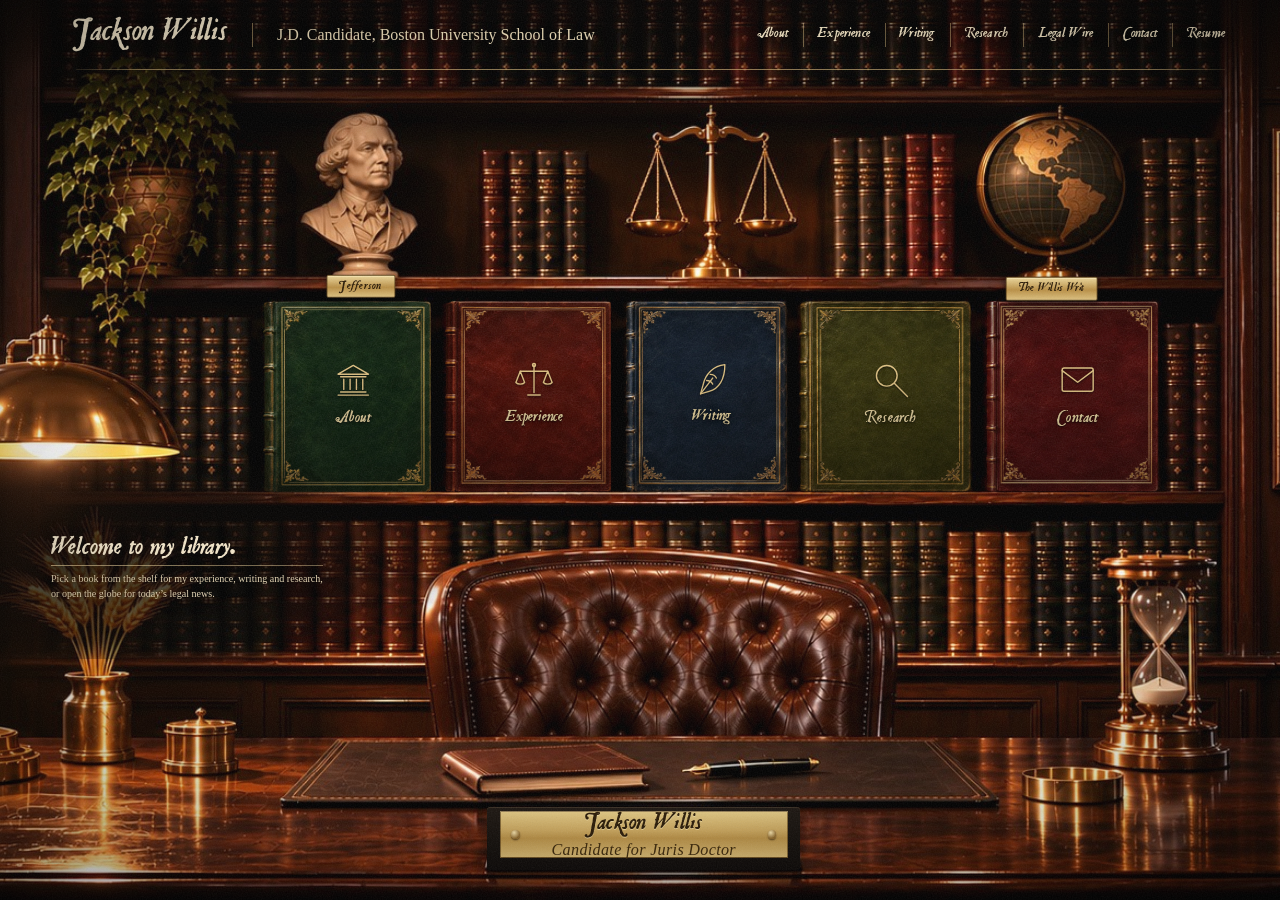
==== index.html @ cd0fd659 "Mobile: open book is the default with desktop proportions; forgiving taps near controls Co-Authored-" ====
<!DOCTYPE html>
<html lang="en">
<head>
<meta charset="utf-8">
<meta name="viewport" content="width=device-width, initial-scale=1, viewport-fit=cover">
<meta name="theme-color" content="#070504">
<title>The Willis Writ | Jackson Willis</title>
<meta name="description" content="Portfolio of Jackson Willis, law student at Boston University School of Law: experience, writing, research, and contact.">
<link rel="preload" as="image" href="library-v2.jpg" media="(min-aspect-ratio: 23/20)">
<link rel="preload" as="image" href="library-m.jpg" media="(max-aspect-ratio: 23/20)">
<style>
/* ==========================================================================
   SCENE (the photographic library plate, header, headline, nav)
   ========================================================================== */
@font-face {
  font-family: 'JSL Ancient'; src: url('JSLAncientItalic-J.ttf') format('truetype');
  font-style: normal; font-weight: 100 900; font-display: swap;
}
* { box-sizing: border-box; }
html, body {
  margin: 0; height: 100%; overflow: hidden; overscroll-behavior: none;
  background: #070504; color: #eadfc8;
  font-family: 'Times New Roman', Times, 'Times New Roman', serif;
  -webkit-font-smoothing: antialiased; -webkit-tap-highlight-color: transparent;
}
button { font: inherit; color: inherit; }
i { font-style: normal; display: block; }
.vh { position: absolute; width: 1px; height: 1px; overflow: hidden; clip: rect(0 0 0 0); white-space: nowrap; }
#viewport { position: fixed; left: 0; top: 0; right: 0; bottom: 0; overflow: hidden; }
#room { position: absolute; left: 0; top: 0; right: 0; bottom: 0; overflow: hidden; background: #070504; }

@keyframes fadein { from { opacity: 0; } to { opacity: 1; } }

#bgblur {
  display: block; position: absolute; left: -8%; top: -8%; right: -8%; bottom: -8%;
  background-position: center; background-size: cover; background-repeat: no-repeat; filter: blur(18px) brightness(.5) saturate(1.1);
}
.pt #bgblur { display: block; }

#world {
  position: absolute; left: 0; top: 0; overflow: visible;
  background-position: 0 0; background-size: 100% 100%; background-repeat: no-repeat;
  transition: transform 1100ms cubic-bezier(.6, .02, .2, 1), filter 1100ms ease;
  will-change: transform; animation: fadein 1400ms ease backwards;
}
.pt #world {
  -webkit-mask-image: linear-gradient(to bottom, rgba(0,0,0,0) 0, #000 7%), linear-gradient(to right, rgba(0,0,0,0) 0, #000 5%, #000 95%, rgba(0,0,0,0) 100%);
  mask-image: linear-gradient(to bottom, rgba(0,0,0,0) 0, #000 7%), linear-gradient(to right, rgba(0,0,0,0) 0, #000 5%, #000 95%, rgba(0,0,0,0) 100%);
  -webkit-mask-composite: source-in; mask-composite: intersect;
}
#world.pushed { transform: scale(1.5); filter: blur(7px) brightness(.42); }
.pt #world.pushed { transform: scale(1.25); filter: blur(6px) brightness(.4); }

/* the real cover art, used on the shelf, in flight, and on the opened book */
.cv { position: relative; background-repeat: no-repeat; background-size: 100% 100%; background-position: 0 0; color: #dcc48c; }
.cv .cv-in { position: absolute; left: 12%; right: 5%; top: 0; bottom: 0; display: flex; flex-direction: column; align-items: center; justify-content: center; text-align: center; padding-bottom: 3%; }
.cv .cv-ic { width: 29%; color: #dfc283; }
/* on a phone the shelf covers are tiny: label and icon are scaled up together so the label is never under the minimum text size (--lb is set in layout) */
.hs .cv-in { transform: scale(var(--lb, 1)); }
.cv .cv-ic svg { width: 100%; height: auto; display: block; filter: drop-shadow(0 1px 1px rgba(0, 0, 0, .7)); }
.cv h2 { margin: .55em 0 0; font: normal 400 3em/1.1 'JSL Ancient', 'Times New Roman', Times, serif; letter-spacing: .01em; text-transform: none; text-indent: 0;
  color: #e8d49f; background: none; filter: none; text-shadow: 0 1px 2px rgba(0, 0, 0, .8), 0 0 10px rgba(0, 0, 0, .4); }
.cv.shade::after { content: ""; position: absolute; left: 0; top: 0; right: 0; bottom: 0; pointer-events: none; border-radius: 3px; transition: opacity 500ms ease;
  background: linear-gradient(180deg, rgba(0, 0, 0, .2), rgba(0, 0, 0, 0) 32%, rgba(0, 0, 0, .3)); }
.cv.shade.lit::after, .hs.hov::after { opacity: 0; }

.slot { position: absolute; opacity: 0; transition: opacity 180ms ease; pointer-events: none;
  background: linear-gradient(90deg, #0d0705, #1b100a 45%, #0c0705); box-shadow: inset 0 0 14px 4px rgba(0, 0, 0, .9); }
.slot.on, .slot.hov { opacity: 1; }
.hs {
  position: absolute; pointer-events: none; border-radius: 2px;
  transform-origin: 50% 100%;
  will-change: transform, filter;
  transition: transform 280ms cubic-bezier(.2, .8, .2, 1), filter 280ms ease;
}
.hs.hov {
  transform: translateY(-2.2%) scale(1.03);
  filter: brightness(1.16) saturate(1.08) drop-shadow(0 0 12px rgba(232, 188, 108, .55)) drop-shadow(0 12px 12px rgba(0, 0, 0, .65));
}
.hot-book { position: absolute; z-index: 3; border: 0; padding: 0; background: transparent; cursor: pointer; border-radius: 3px; }
.hot-book:focus-visible { outline: 2px solid #e4cd92; outline-offset: 3px; }

#hud { position: absolute; left: 0; top: 0; right: 0; bottom: 0; z-index: 5; pointer-events: none; transition: opacity 700ms ease; animation: fadein 1800ms ease backwards; }
.opening #hud { opacity: 0; }
#hud > * { pointer-events: auto; }
#hud::before { content: ""; position: absolute; left: 0; right: 0; top: 0; height: 12vw; max-height: 150px; pointer-events: none;
  background: linear-gradient(180deg, rgba(5, 3, 2, .55), rgba(5, 3, 2, 0)); }

#top { position: absolute; left: 0; right: 0; top: 0; height: 5.5vw; min-height: 56px; max-height: 110px;
  padding: 0 4.3vw 0 5.7vw; display: flex; align-items: center; justify-content: space-between; }
#top::after { content: ""; position: absolute; left: 5.9vw; right: 4.3vw; bottom: 0; height: 1px;
  background: linear-gradient(90deg, rgba(222, 190, 128, .15), rgba(222, 190, 128, .6) 6%, rgba(222, 190, 128, .6) 94%, rgba(222, 190, 128, .15)); }
.brandrow { display: flex; align-items: center; min-width: 0; }
#brand { margin: 0; font: 400 clamp(24px, 2.7vw, 52px)/1 'JSL Ancient', 'Times New Roman', Times, serif; color: #f0e3c6; letter-spacing: .005em; white-space: nowrap; text-shadow: 0 2px 14px rgba(0, 0, 0, .7); }
.brandrow .bar { width: 1px; height: 1.9vw; min-height: 22px; margin: 0 1.9vw 0 1.9vw; background: rgba(222, 190, 128, .5); }
#tag { margin: 0; font: 400 clamp(13px, 1.25vw, 23px)/1 'Times New Roman', Times, serif; color: #e2d3b0; white-space: nowrap; text-shadow: 0 2px 12px rgba(0, 0, 0, .7); }

#nav { display: flex; align-items: center; }
.nv { position: relative; border: 0; background: transparent; cursor: pointer; padding: .5em 1.15vw; white-space: nowrap;
  font: 400 clamp(13px, 1.22vw, 23px)/1 'JSL Ancient', 'Times New Roman', Times, serif; letter-spacing: .01em; color: #eadcbc; text-shadow: 0 2px 10px rgba(0, 0, 0, .8);
  transition: color 200ms ease; }
.nv + .nv::before { content: ""; position: absolute; left: 0; top: 50%; width: 1px; height: 1.5em; margin-top: -.75em; background: rgba(222, 190, 128, .45); }
.nv::after { content: ""; position: absolute; left: 1.15vw; right: 1.15vw; bottom: .1em; height: 1px; background: #e0c488; transform: scaleX(0); transform-origin: 0 50%; transition: transform 260ms ease; }
.nv:hover, .nv:focus-visible { color: #ffe6ae; }
.nv:hover::after, .nv:focus-visible::after { transform: scaleX(1); }
.nv:focus-visible { outline: 2px solid #e4cd92; outline-offset: 2px; border-radius: 3px; }
#nav .nv:last-child { padding-right: 0; }
#nav .nv:last-child::after { right: 0; }

#hero { position: absolute; left: 6vw; top: 58vh; display: table; color: #eee1c6; font-size: 40px; text-shadow: 0 2px 18px rgba(0, 0, 0, .75); }
#hero::before { content: ""; position: absolute; z-index: -1; left: -9em; right: -5em; top: -3.2em; bottom: -2.4em; pointer-events: none;
  background: radial-gradient(ellipse at 42% 52%, rgba(6, 4, 2, .8), rgba(6, 4, 2, .58) 52%, rgba(6, 4, 2, 0) 76%); }
#hero.compact p { display: none; }
#hero h2 { margin: 0; font: 400 1.16em/1 'JSL Ancient', 'Times New Roman', Times, serif; letter-spacing: 0; white-space: nowrap; color: #f1e4c8; }
#hero .hr { height: 1px; margin: .06em 0 .2em; background: linear-gradient(90deg, rgba(232, 208, 156, .7), rgba(232, 208, 156, .45)); }
#hero p { margin: 0; font: 400 .42em/1.5 'Times New Roman', Times, serif; color: #e4d5b4; white-space: nowrap; }

/* portrait and small screens: a slim header (name and tagline on one line, all tabs in one small row), the words sit on the chair under a soft scrim */
.pt #hud::before { height: 112px; max-height: none; background: linear-gradient(180deg, rgba(5, 3, 2, .8), rgba(5, 3, 2, .46) 62%, rgba(5, 3, 2, 0)); }
.pt #top { height: auto; min-height: 0; max-height: none; padding: max(8px, env(safe-area-inset-top)) 12px 7px; flex-direction: column; align-items: stretch; justify-content: flex-start; gap: 5px; }
.pt #top::after { left: 12px; right: 12px; }
.pt .brandrow { flex-direction: row; flex-wrap: wrap; align-items: baseline; gap: 0 9px; text-align: left; }
.pt #brand { font-size: 24px; }
.pt .brandrow .bar { display: none; }
.pt #tag { margin-top: 0; font-size: clamp(11px, 2.95vw, 12px); white-space: nowrap; }
.pt #nav { position: static; flex-wrap: nowrap; justify-content: space-between; gap: 3px; padding: 0 0 3px; overflow-x: auto; scrollbar-width: none; }
.pt #nav::-webkit-scrollbar { display: none; }
.pt .nv { flex: 0 0 auto; padding: .38em clamp(4px, 1.5vw, 6px); font-size: clamp(12px, 3.3vw, 13px); border: 1px solid rgba(214, 182, 118, .42); border-radius: 999px; background: rgba(14, 9, 6, .5); }
.pt .nv + .nv::before, .pt .nv::after { display: none; }
.pt #nav .nv:last-child { padding-right: clamp(4px, 1.5vw, 6px); }
.pt #hero { display: block; text-align: left; }
.pt #hero br { display: none; }
.pt #hero::before { left: -14px; right: -14px; top: -1.5em; bottom: -1.3em;
  background: radial-gradient(ellipse at 50% 50%, rgba(6, 4, 2, .84), rgba(6, 4, 2, .66) 52%, rgba(6, 4, 2, 0) 80%); }
.pt #hero h2 { white-space: normal; }
.pt #hero .hr { width: 3.2em; margin: .22em 0 .3em; background: rgba(232, 208, 156, .6); }
.pt #hero p { font-size: .5em; white-space: normal; }
/* reader buttons on phones: room for the Spread toggle beside the page arrows */
.pt #uibot { gap: 8px; }
.pt #plabel { min-width: 6em; font-size: 16px; }
.pt #uibot { flex-wrap: wrap; row-gap: 8px; }
#viewmodes { display: flex; flex-basis: 100%; justify-content: center; gap: 6px; }
#viewmodes[hidden] { display: none; }
.pt .vm { padding: .42em .95em; letter-spacing: .1em; font-size: 11px; }
.vm.on { background: rgba(86, 58, 26, .92); border-color: rgba(238, 214, 156, .9); color: #f3e3b8; }
.nv.on { color: #ffe6ae; }

#fx {
  position: absolute; left: 0; top: 0; right: 0; bottom: 0; z-index: 900; pointer-events: none;
  background-image: radial-gradient(ellipse at 50% 46%, rgba(0, 0, 0, 0) 56%, rgba(0, 0, 0, .38) 100%), url("data:image/svg+xml;utf8,<svg xmlns='http://www.w3.org/2000/svg' width='240' height='240'><filter id='f' x='0' y='0' width='100%25' height='100%25'><feTurbulence type='fractalNoise' baseFrequency='.8' numOctaves='1' seed='9'/><feColorMatrix values='1 0 0 0 0  1 0 0 0 0  1 0 0 0 0  0 0 0 .1 0'/></filter><rect width='100%25' height='100%25' filter='url(%23f)'/></svg>");
}
#fly { position: absolute; left: 0; top: 0; z-index: 25; pointer-events: none; }
#fly .sp { position: absolute; left: 0; top: 0; border-radius: 3px; transform-origin: 50% 50%;
  filter: drop-shadow(0 16px 22px rgba(0, 0, 0, .6)); will-change: transform; }

@media (max-width: 759px) {
  #uibot { gap: 8px; }
  #plabel { min-width: 6em; font-size: 16px; }
  .cbtn { font-size: 11px; letter-spacing: .18em; }
  #vtitle { font-size: 11px; letter-spacing: .2em; }
  .ui .cbtn { white-space: nowrap; padding: .55em 1em; letter-spacing: .14em; }
}


/* ==========================================================================
   Globe hotspot and brass caption (opens the Legal Wire)
   ========================================================================== */
.hot-globe { position: absolute; z-index: 3; border: 0; padding: 0; background: transparent; cursor: pointer; border-radius: 50% 50% 50% 50% / 46% 46% 54% 54%; }
.hot-globe:focus-visible { outline: 2px solid #e4cd92; outline-offset: 3px; }
.hot-globe::before { content: ""; position: absolute; left: -12%; right: -12%; top: -6%; bottom: 10%; border-radius: 50%; pointer-events: none; opacity: 0; transition: opacity 320ms ease;
  background: radial-gradient(circle at 50% 45%, rgba(255, 222, 150, .42), rgba(255, 196, 110, .16) 52%, rgba(255, 190, 100, 0) 72%); mix-blend-mode: screen; }
.hot-globe::after { content: ""; position: absolute; left: 0; right: 0; top: 5%; bottom: 15%; border-radius: 50%; pointer-events: none; opacity: 0;
  border: 1px solid rgba(240, 208, 140, .7); animation: globepulse 4.8s ease-out 2.4s infinite; }
.hot-globe:hover::before, .hot-globe:focus-visible::before, .hot-globe.hov::before, .hot-globe.flare::before { opacity: 1; }
.hot-globe.flare::before { animation: globeflare 520ms ease-out; }
.opening .hot-globe::after { animation: none; opacity: 0; }
@keyframes globepulse { 0% { opacity: 0; transform: scale(.97); } 18% { opacity: .75; } 100% { opacity: 0; transform: scale(1.12); } }
@keyframes globeflare { 0% { opacity: 0; transform: scale(.9); } 40% { opacity: 1; } 100% { opacity: 1; transform: scale(1.3); } }
@media (prefers-reduced-motion: reduce) { .hot-globe::after { animation: none; } .hot-globe.flare::before { animation: none; } }

.globe-cap, .bust-cap { position: absolute; z-index: 3; transform: translate(-50%, -22%); pointer-events: none; white-space: nowrap;
  padding: .2em .95em .3em; border: 1px solid rgba(58, 36, 8, .75); border-radius: 2px;
  font: normal 400 clamp(11px, 1.02vw, 17px)/1.15 'JSL Ancient', 'Times New Roman', Times, serif; color: #2a1a06; letter-spacing: .02em;
  background: linear-gradient(180deg, #ecd69a, #b98f45 55%, #dcc07e);
  box-shadow: inset 0 1px 0 rgba(255, 240, 196, .65), 0 2px 6px rgba(0, 0, 0, .65); transition: filter 300ms ease; }
.hot-globe:hover + .globe-cap, .hot-globe:focus-visible + .globe-cap, .hot-globe.hov + .globe-cap,
.hot-bust:hover + .bust-cap, .hot-bust:focus-visible + .bust-cap, .hot-bust.hov + .bust-cap { filter: brightness(1.14); }
.pt .globe-cap, .pt .bust-cap { transform: translate(-50%, -85%); font-size: 11px; padding: .15em .7em .25em; }

/* ==========================================================================
   Legal Wire broadsheet
   ========================================================================== */
.paperwrap { position: absolute; left: 50%; top: calc(50% + 18px); width: min(1060px, calc(100vw - 28px)); pointer-events: auto; perspective: 3200px; perspective-origin: 50% 50%;
  transform: translate(-50%, calc(-50% + 34px)) rotate(-.9deg) scale(.972); opacity: 0;
  transition: transform 1000ms cubic-bezier(.18, .8, .22, 1), opacity 380ms ease; }
.paperwrap.on { transform: translate(-50%, -50%) rotate(0deg) scale(1); opacity: 1; }
.paper-shadow { position: absolute; left: 1%; right: 1%; top: 3%; bottom: -1%; box-shadow: 0 34px 80px 10px rgba(0, 0, 0, .7); opacity: 0; transition: opacity 500ms ease; pointer-events: none; }
.paperwrap.unfolded .paper-shadow { opacity: 1; transition: opacity 700ms ease 950ms; }
/* while folded the shadow belongs to the narrower stack, then hands over to the full sheet's */
.paper-shadow-mid { position: absolute; left: 26%; right: 26%; top: 3%; bottom: -1%; box-shadow: 0 30px 62px 6px rgba(0, 0, 0, .6); opacity: 1; transition: opacity 500ms ease 650ms; pointer-events: none; }
.paperwrap.unfolded .paper-shadow-mid { opacity: 0; transition: opacity 700ms ease 950ms; }
.paper { position: relative; box-sizing: border-box; font-size: 17px; font-family: 'Times New Roman', Times, serif; color: #221b12;
  display: flex; flex-direction: column; overflow: hidden;
  height: min(calc(100vh - 128px), 900px); height: min(calc(100dvh - 128px), 900px);
  padding: clamp(14px, 2.2vw, 28px) clamp(16px, 3vw, 40px) 16px; border-radius: 2px;
  background-color: #e8dec4; background-image: url("data:image/svg+xml;utf8,<svg xmlns='http://www.w3.org/2000/svg' width='220' height='220'><filter id='f' x='0' y='0' width='100%25' height='100%25'><feTurbulence type='fractalNoise' baseFrequency='.55 .9' numOctaves='2' seed='11'/><feColorMatrix values='0 0 0 0 .32  0 0 0 0 .24  0 0 0 0 .12  0 0 0 .20 0'/></filter><rect width='100%25' height='100%25' filter='url(%23f)'/></svg>"), linear-gradient(180deg, #ece3cb, #ddd1b2);
  box-shadow: inset 0 0 52px rgba(122, 88, 38, .17), inset 0 0 7px rgba(92, 64, 26, .24);
  clip-path: inset(0 25% 0 25%); }
.paperwrap.opened .paper { clip-path: none; }
/* a much-folded broadsheet. ::after holds the main creases (kept behind the type), ::before the lesser ones,
   which fade out along their length the way old creases do */
.paper { isolation: isolate; }
/* the creases show only while the sheet is folded, and fade out as it opens so the type stays easy to read */
.paper::after, .paper::before { content: ""; position: absolute; left: 0; top: 0; right: 0; bottom: 0; z-index: -1; pointer-events: none; opacity: 1; transition: opacity 450ms ease 700ms; }
.paperwrap.unfolded .paper::after, .paperwrap.unfolded .paper::before { opacity: 0; transition: opacity 650ms ease 950ms; }
.paper::after {
  background:
    linear-gradient(90deg, rgba(0, 0, 0, 0) calc(50% - 30px), rgba(70, 48, 20, .08) calc(50% - 3px), rgba(70, 48, 20, .17) calc(50% - 1px), rgba(255, 250, 232, .42) calc(50% + 1px), rgba(70, 48, 20, .07) calc(50% + 3px), rgba(0, 0, 0, 0) calc(50% + 32px)),
    linear-gradient(180deg, rgba(0, 0, 0, 0) calc(50% - 24px), rgba(70, 48, 20, .08) calc(50% - 2px), rgba(70, 48, 20, .15) calc(50% - 1px), rgba(255, 250, 232, .38) calc(50% + 1px), rgba(70, 48, 20, .06) calc(50% + 3px), rgba(0, 0, 0, 0) calc(50% + 26px)); }
.paper::before {
  background:
    linear-gradient(90deg, rgba(0, 0, 0, 0) calc(25% - 10px), rgba(70, 48, 20, .09) calc(25% - 1px), rgba(255, 250, 232, .30) calc(25% + 1px), rgba(0, 0, 0, 0) calc(25% + 12px)),
    linear-gradient(90deg, rgba(0, 0, 0, 0) calc(75% - 10px), rgba(70, 48, 20, .09) calc(75% - 1px), rgba(255, 250, 232, .30) calc(75% + 1px), rgba(0, 0, 0, 0) calc(75% + 12px)),
    linear-gradient(180deg, rgba(0, 0, 0, 0) calc(25% - 9px), rgba(70, 48, 20, .08) calc(25% - 1px), rgba(255, 250, 232, .28) calc(25% + 1px), rgba(0, 0, 0, 0) calc(25% + 10px)),
    linear-gradient(180deg, rgba(0, 0, 0, 0) calc(75% - 9px), rgba(70, 48, 20, .08) calc(75% - 1px), rgba(255, 250, 232, .28) calc(75% + 1px), rgba(0, 0, 0, 0) calc(75% + 10px)),
    linear-gradient(104deg, rgba(0, 0, 0, 0) calc(38% - 7px), rgba(70, 48, 20, .08) calc(38% - 1px), rgba(255, 250, 232, .26) calc(38% + 1px), rgba(0, 0, 0, 0) calc(38% + 9px)),
    linear-gradient(77deg, rgba(0, 0, 0, 0) calc(63% - 7px), rgba(70, 48, 20, .07) calc(63% - 1px), rgba(255, 250, 232, .24) calc(63% + 1px), rgba(0, 0, 0, 0) calc(63% + 9px)),
    radial-gradient(120% 90% at 0% 0%, rgba(110, 78, 32, .13), rgba(0, 0, 0, 0) 38%),
    radial-gradient(120% 90% at 100% 100%, rgba(110, 78, 32, .15), rgba(0, 0, 0, 0) 40%);
  -webkit-mask-image: linear-gradient(168deg, #000 0, rgba(0, 0, 0, .25) 30%, #000 52%, rgba(0, 0, 0, .35) 78%, #000 100%);
  mask-image: linear-gradient(168deg, #000 0, rgba(0, 0, 0, .25) 30%, #000 52%, rgba(0, 0, 0, .35) 78%, #000 100%); }

/* opening: the paper arrives folded like a gatefold, its two outer quarters laid over the middle half. Both flaps
   swing outward from the centre together. Each flap is a copy of that quarter of the sheet (front) with a blank
   newsprint back; the real sheet takes over once they land. */
.p-flap { position: absolute; top: 0; width: 25%; height: 100%; pointer-events: none; transform-style: preserve-3d;
  transition: transform 1100ms cubic-bezier(.5, .05, .3, 1) 0ms; }
.p-flap.l { left: 0; transform-origin: 100% 50%; transform: rotateY(179deg); }
.p-flap.r { left: 75%; transform-origin: 0 50%; transform: rotateY(-179deg); transition-delay: 70ms; }
.paperwrap.unfolded .p-flap { transform: rotateY(0deg); transition: transform 1400ms cubic-bezier(.42, .08, .28, 1) 260ms; }
.paperwrap.unfolded .p-flap.r { transition-delay: 330ms; }
.paperwrap.opened .p-flap { display: none; }
.p-flap-front, .p-flap-back { position: absolute; left: 0; top: 0; right: 0; bottom: 0; overflow: hidden; -webkit-backface-visibility: hidden; backface-visibility: hidden; }
.p-flap-back { transform: rotateY(180deg); }
.p-flap .p-clone { position: absolute; top: 0; width: 400%; height: 100%; clip-path: none; }
.p-flap.l .p-flap-front .p-clone { left: 0; }
.p-flap.r .p-flap-front .p-clone { left: -300%; }
.p-flap.l .p-flap-back .p-clone { left: -100%; }
.p-flap.r .p-flap-back .p-clone { left: -200%; }
.p-flap-back .p-clone > * { visibility: hidden; }
@media (prefers-reduced-motion: reduce) {
  .paperwrap, .paperwrap.on { transform: translate(-50%, -50%); transition: opacity 300ms ease; }
  .paper { clip-path: none; }
  .p-flap { display: none; }
  .paper-shadow-mid { display: none; }
  .paper-shadow { opacity: 1; transition: none; }
  .paper::before, .paper::after { display: none; }
}

.p-scroll { flex: 1 1 auto; min-height: 0; overflow-y: auto; overscroll-behavior: contain; -webkit-overflow-scrolling: touch;
  scrollbar-width: thin; scrollbar-color: #9c8a63 transparent; padding-right: 2px; }
.mast { text-align: center; padding-top: 2px; }
.mast-name { margin: .1em 0 .04em; font: normal 400 clamp(42px, 7.4vw, 100px)/1.04 'JSL Ancient', 'Times New Roman', Times, serif; letter-spacing: 0; text-transform: none; color: #17110a; }
.mast-name .kw { margin-right: -.1em; }
.mast-date { display: grid; grid-template-columns: 1fr auto 1fr; align-items: center; gap: 12px; padding: 7px 2px; border-top: 3px double #2b2116; border-bottom: 1px solid #2b2116;
  max-height: 40px; overflow: hidden;
  font: normal 400 clamp(13px, 1.3vw, 17px)/1.2 'JSL Ancient', 'Times New Roman', Times, serif; color: #3a2d1a; }

.mast-date > span:first-child { justify-self: start; text-align: left; }
.mast-r { justify-self: end; text-align: right; }
.mast-loc { display: inline-flex; align-items: baseline; gap: .55em; white-space: nowrap; letter-spacing: .03em; color: #2b2116; }
.mast-loc i { font-style: normal; color: #6e1f1a; }
.p-tabs { display: flex; justify-content: center; flex-wrap: wrap; gap: 4px clamp(12px, 2.2vw, 30px); padding: 9px 0 8px;
  background-color: transparent; border-top: 0 double #2b2116; border-bottom: 1px solid rgba(40, 28, 14, .55); }
.p-tab { position: relative; border: 0; background: transparent; cursor: pointer; padding: .2em .1em; color: #4a3a20;
  font: normal 400 clamp(15px, 1.5vw, 19px)/1.2 'JSL Ancient', 'Times New Roman', Times, serif; }
.p-tab::after { content: ""; position: absolute; left: 0; right: 0; bottom: -2px; height: 2px; background: #6e1f1a; transform: scaleX(0); transition: transform 240ms ease; }
.p-tab:hover, .p-tab:focus-visible { color: #1b130a; }
.p-tab.on { color: #5c1713; }
.p-tab.on::after, .p-tab:hover::after { transform: scaleX(1); }
.p-tab:focus-visible { outline: 2px solid #6e1f1a; outline-offset: 3px; }

.p-body { padding-top: 16px; }
.p-load { margin: 30px 0; text-align: center; font-style: italic; color: #6a5a40; }
.p-lead { padding-bottom: 16px; margin-bottom: 18px; border-bottom: 2px solid #2b2116; text-align: center; }
.st { break-inside: avoid; }
.st .sk { margin: 0 0 .3em; font: normal 400 15px/1.2 'JSL Ancient', 'Times New Roman', Times, serif; color: #6e1f1a; letter-spacing: .02em; }
@font-face { font-family: 'Old Standard TT'; font-weight: 700; font-style: normal; font-display: swap; src: url('OldStandardTT-Bold.woff2') format('woff2'); }
.st h3 { margin: 0; font: 700 1.34em/1.14 'Old Standard TT', 'Times New Roman', Times, serif; letter-spacing: 0; text-transform: none; text-indent: 0; color: #1d160d; }
.st h3 a { color: inherit; text-decoration: none; background-image: linear-gradient(currentColor, currentColor); background-size: 0 1px; background-repeat: no-repeat; background-position: 0 100%; transition: background-size 260ms ease; }
.st h3 a:hover, .st h3 a:focus-visible { background-size: 100% 1px; }
.st h3 a:focus-visible { outline: 2px solid #6e1f1a; outline-offset: 2px; }
.st .ss { margin: .4em 0 0; font: italic 400 14px/1.3 'Times New Roman', Times, serif; color: #5a4a30; }
.st.lead .sk { font-size: 18px; }
.st.lead h3 { margin: 0 auto; max-width: 24em; font-size: clamp(24px, 2.9vw, 40px); line-height: 1.1; }
.st.lead .ss { font-size: 15px; }
.p-cols { column-count: 3; column-gap: 32px; column-rule: 1px solid rgba(40, 28, 14, .4); }
.p-cols .st { padding-bottom: 14px; margin-bottom: 14px; border-bottom: 1px dotted rgba(40, 28, 14, .5); }
.p-foot { margin-top: 12px; padding-top: 8px; border-top: 1px solid rgba(40, 28, 14, .5); text-align: center; font: italic 400 13px/1.3 'Times New Roman', Times, serif; color: #6a5a40; }
.p-empty { max-width: 34em; margin: 0 auto; padding: 26px 8px 14px; text-align: center; }
.p-empty h3 { margin: 0 0 .4em; font: normal 400 2em/1.1 'JSL Ancient', 'Times New Roman', Times, serif; letter-spacing: 0; text-transform: none; color: #1d160d; }
.p-empty p { margin: 0 0 .8em; color: #4a3a20; }
.p-empty ul { list-style: none; margin: 0; padding: 0; columns: 2; column-gap: 24px; text-align: left; }
.p-empty li { margin: 0 0 .5em; }
.p-empty a { color: #5c1713; text-decoration: underline; text-underline-offset: 3px; }

@media (max-width: 900px) { .p-cols { column-count: 2; } }
@media (max-width: 640px) {
  .paperwrap { width: calc(100vw - 20px); top: calc(50% + 24px); }
  .mast-date { grid-template-columns: auto 1fr; gap: 8px; }
  .mast-r, .mast-loc i, .mast-loc .loc-kc { display: none; }
  .mast-loc { justify-self: end; }
  .paper { font-size: 16px; height: calc(100vh - 150px); height: calc(100dvh - 150px); }
  .p-cols { column-count: 1; column-rule: 0; }
  .st.lead h3 { font-size: 30px; }
  .p-empty ul { columns: 1; }
}

/* the left board is animated from script so it follows the cover */
.book.dual .bd.bl { transition: none; }

/* ==========================================================================
   Jefferson bust and the letter it opens
   ========================================================================== */
.hot-bust { position: absolute; z-index: 3; border: 0; padding: 0; background: transparent; cursor: pointer; border-radius: 44% 44% 10% 10% / 40% 40% 8% 8%; }
.hot-bust:focus-visible { outline: 2px solid #e4cd92; outline-offset: 3px; }
.hot-bust::before { content: ""; position: absolute; left: -14%; right: -14%; top: -8%; bottom: 2%; border-radius: 50%; pointer-events: none; opacity: 0; transition: opacity 320ms ease;
  background: radial-gradient(circle at 50% 45%, rgba(255, 222, 150, .40), rgba(255, 196, 110, .15) 52%, rgba(255, 190, 100, 0) 72%); mix-blend-mode: screen; }
.hot-bust:hover::before, .hot-bust:focus-visible::before, .hot-bust.hov::before, .hot-bust.flare::before { opacity: 1; }
.hot-bust.flare::before { animation: globeflare 520ms ease-out; }

.letterwrap { position: absolute; left: 50%; top: calc(50% + 14px); width: min(780px, calc(100vw - 28px)); pointer-events: auto;
  transform: translate(-50%, -44%) rotate(-3.5deg) scale(.93); opacity: 0; transition: transform 1000ms cubic-bezier(.2, .8, .2, 1), opacity 480ms ease; }
.letterwrap.on { transform: translate(-50%, -50%) rotate(-.7deg) scale(1); opacity: 1; }
.letter-shadow { position: absolute; left: 2%; right: 2%; top: 4%; bottom: -1%; box-shadow: 0 34px 80px 8px rgba(0, 0, 0, .7); pointer-events: none; }
.letter { position: relative; box-sizing: border-box; color: #2a1b10;
  padding: clamp(26px, 5.2vw, 64px) clamp(24px, 5.6vw, 72px) clamp(22px, 4vw, 48px);
  background-color: #e9dcb8;
  background-image:
    radial-gradient(ellipse at 12% 18%, rgba(150, 100, 40, .20), rgba(150, 100, 40, 0) 38%),
    radial-gradient(ellipse at 88% 82%, rgba(120, 75, 25, .26), rgba(120, 75, 25, 0) 42%),
    radial-gradient(circle at 70% 12%, rgba(130, 85, 30, .12), rgba(130, 85, 30, 0) 18%),
    linear-gradient(180deg, rgba(0, 0, 0, 0) 31.5%, rgba(80, 50, 15, .10) 33%, rgba(255, 245, 215, .22) 34.2%, rgba(0, 0, 0, 0) 35.5%, rgba(0, 0, 0, 0) 64.5%, rgba(80, 50, 15, .10) 66%, rgba(255, 245, 215, .22) 67.2%, rgba(0, 0, 0, 0) 68.5%),
    url("data:image/svg+xml;utf8,<svg xmlns='http://www.w3.org/2000/svg' width='220' height='220'><filter id='f' x='0' y='0' width='100%25' height='100%25'><feTurbulence type='fractalNoise' baseFrequency='.55 .9' numOctaves='2' seed='11'/><feColorMatrix values='0 0 0 0 .32  0 0 0 0 .24  0 0 0 0 .12  0 0 0 .20 0'/></filter><rect width='100%25' height='100%25' filter='url(%23f)'/></svg>"), linear-gradient(180deg, #efe3c2, #e0cf9f);
  box-shadow: inset 0 0 70px rgba(110, 70, 20, .42), inset 0 0 14px rgba(90, 55, 15, .35);
  clip-path: polygon(0.4% 0.8%, 8% 0.2%, 17% 0.9%, 29% 0.3%, 41% 0.8%, 55% 0.2%, 68% 0.9%, 82% 0.3%, 93% 0.8%, 99.6% 0.5%,
    99.8% 12%, 99.3% 27%, 99.9% 43%, 99.4% 58%, 99.8% 73%, 99.3% 88%, 99.7% 99.4%,
    92% 99.8%, 80% 99.2%, 66% 99.8%, 52% 99.3%, 38% 99.9%, 24% 99.3%, 11% 99.8%, 0.5% 99.5%,
    0.2% 86%, 0.8% 71%, 0.1% 56%, 0.7% 41%, 0.2% 26%, 0.8% 12%); }
.lt-scroll { max-height: min(calc(100vh - 190px), 760px); max-height: min(calc(100dvh - 190px), 760px); overflow-y: auto; overscroll-behavior: contain; scrollbar-width: thin; scrollbar-color: #9c8a63 transparent;
  padding: 12px 20px 30px; margin: -12px -20px -30px; /* room for swash and descender overhang, which the scroll box would otherwise clip */
  font-family: 'JSL Ancient', 'Times New Roman', Times, serif; }
.lt-date { text-align: right; font-size: clamp(17px, 1.9vw, 24px); line-height: 1.2; color: #4a3520; }
.lt-to { margin-top: .5em; font-size: clamp(18px, 2.1vw, 26px); line-height: 1.2; color: #3a2915; }
.lt-body { margin-top: clamp(14px, 2.4vw, 28px); font-size: clamp(22px, 2.75vw, 34px); line-height: 1.42; color: #231509; text-shadow: 0 0 1px rgba(35, 21, 9, .35); }
.lt-body p { margin: 0 0 .55em; }
.lt-body .w { opacity: 0; filter: blur(2px); transition: opacity 380ms ease, filter 380ms ease; }
.letterwrap.on .lt-body .w { opacity: 1; filter: none; }
.lt-sign { position: relative; margin-top: clamp(10px, 2vw, 24px); text-align: right; }
.lt-sig { display: block; margin: 0 0 0 auto; width: clamp(190px, 30vw, 340px); height: auto; overflow: visible; }
.lt-ink { fill: #1c1108; }
.lt-sig mask path { fill: none; stroke: #fff; stroke-width: 3.6; stroke-linecap: round; stroke-linejoin: round; stroke-dasharray: 1 2; stroke-dashoffset: 1.01; transition-property: stroke-dashoffset; transition-timing-function: linear; }
.letterwrap.on .lt-sig mask path { stroke-dashoffset: 0; }
  clip-path: inset(-10% 100% -10% -4%); transition: clip-path 1100ms cubic-bezier(.4, .1, .3, 1); }
.letter.still .w, .letter.still .lt-sig mask path { transition: none !important; }
@media (prefers-reduced-motion: reduce) { .lt-body .w, .lt-sig mask path { transition: none !important; transition-delay: 0ms !important; } .lt-sig mask path { stroke-dashoffset: 0 !important; } }
@media (max-width: 640px) {
  .letterwrap { top: calc(50% + 6px); }
  .lt-body { font-size: clamp(20px, 5.4vw, 26px); }
}
#stage.on { pointer-events: auto; }

a.nv { text-decoration: none; display: inline-flex; align-items: center; }

/* closed book: only the cover is drawn, so no page edge can show around its rounded corners */
.book.seal .base, .book.seal .leaf:not(.cover) { visibility: hidden; }
.book { touch-action: pan-y; }
/* leaves nobody can see right now (see showLeaves in app.js) */
.leaf.far, .base.far { visibility: hidden; }

/* Page block sits just inside the cover boards, like a real book.
   --tk (top, right, bottom) and --tl (spine side) tuck the page block inside the cover's silhouette. Script sets them
   from the cover's actual angle (see trackTuck), so the pages are fully tucked while the cover is flat and grow out
   only as the cover swings away. Nothing here depends on a timer, so no frame can show paper beyond the cover. */
@property --tk { syntax: '<number>'; inherits: true; initial-value: 0; }
@property --tl { syntax: '<number>'; inherits: true; initial-value: 0; }
.leaf.top { --tk: 0; --tl: 0; }
/* Only the first page leaf is in view while the cover swings, so only it carries the animated tuck (its own --tk and --tl,
   so the custom property change restyles just that leaf and not the whole book). Every other face has a fixed clip:
   fully tucked while class "tuck" is on the book (hidden under the first leaf), the plain inset afterwards. */
.leaf.top .face.front { clip-path: inset(calc(2px + 7px * var(--tk)) calc(2px + 7px * var(--tk)) calc(2px + 7px * var(--tk)) calc(34px * var(--tl))); }
.book.single .leaf.top .face.front { clip-path: inset(calc(2px + 7px * var(--tk)) calc(2px + 7px * var(--tk)) calc(2px + 7px * var(--tk)) calc(2px + 32px * var(--tl))); }
.leaf:not(.cover):not(.top) .face.front, .base .face { clip-path: inset(2px 2px 2px 0); }
.book.single .leaf:not(.cover):not(.top) .face.front, .book.single .base .face { clip-path: inset(2px); }
.book.tuck .leaf:not(.cover):not(.top) .face.front, .book.tuck .base .face { clip-path: inset(9px 9px 9px 34px); }
.book.single.tuck .leaf:not(.cover):not(.top) .face.front, .book.single.tuck .base .face { clip-path: inset(9px 9px 9px 34px); }
.leaf:not(.cover) .face.back { clip-path: inset(2px 0 2px 2px); }

/* the back board only overhangs the cover once the book is open; a closed book is just its cover.
   Boards and page-edge strips are out of the picture while the cover is in the first half of its swing (class "bare",
   set and cleared by turnTo), so beside a swinging cover there is only the page block it uncovers. The board fades in
   once the cover is past about 100 degrees and goes quickly on the way back. A sealed book is already at opacity 0, so
   unsealing and baring in the same frame cannot flash. */
.book .bd { opacity: 1; transition: top calc(600ms * var(--K, 1)) ease calc(560ms * var(--K, 1)), bottom calc(600ms * var(--K, 1)) ease calc(560ms * var(--K, 1)), right calc(600ms * var(--K, 1)) ease calc(560ms * var(--K, 1)), left calc(600ms * var(--K, 1)) ease calc(560ms * var(--K, 1)), opacity calc(240ms * var(--K, 1)) ease-out 0ms; }
.book.snug .bd { top: 0; bottom: 0; transition-delay: 0ms; transition-duration: calc(380ms * var(--K, 1)), calc(380ms * var(--K, 1)), calc(380ms * var(--K, 1)), calc(380ms * var(--K, 1)), calc(240ms * var(--K, 1)); }
.book.seal .bd, .book.bare .bd { opacity: 0; }
.book.seal .bd { visibility: hidden; }
.book.bare .bd { transition-duration: calc(600ms * var(--K, 1)), calc(600ms * var(--K, 1)), calc(600ms * var(--K, 1)), calc(600ms * var(--K, 1)), calc(70ms * var(--K, 1)); }
.book.snug.bare .bd { transition-duration: calc(380ms * var(--K, 1)), calc(380ms * var(--K, 1)), calc(380ms * var(--K, 1)), calc(380ms * var(--K, 1)), calc(70ms * var(--K, 1)); }
.book.bare .stk { visibility: hidden; }
.book.dual.snug .bd.br { right: 0; }
.book.single.snug .bd.br { left: 0; right: 0; }

/* organization mark on experience pages (images live in img/; the figure removes itself if a file is missing) */
.pg .orgmark { display: flex; align-items: center; justify-content: center; height: 6.4em; margin: 0 0 .6em; padding: 0; }
.pg .orgmark img { display: block; max-width: 90%; max-height: 100%; width: auto; height: auto; object-fit: contain; }
.pg .orgmark img[src$="/sec.png"], .pg .orgmark img[src$="img/sec.png"] { height: 5.6em; width: auto; }
.pg .orgmark img[src$="/senate-psi.png"], .pg .orgmark img[src$="img/senate-psi.png"] { height: 5.6em; width: auto; }
.pg .orgmark img[src$="/kansas-house.png"], .pg .orgmark img[src$="img/kansas-house.png"] { height: 5.6em; width: auto; }
.pg .orgmark img[src$="/wyandotte-da.png"], .pg .orgmark img[src$="img/wyandotte-da.png"] { height: 5.9em; width: auto; }
.pg.jsl h3, .pg.jsl p { font-family: 'JSL Ancient', 'Times New Roman', Times, serif; }
.pg.jsl p { font-size: 1.25em; line-height: 1.3; }
.pg .orgmark img[src$="/alms-group.png"], .pg .orgmark img[src$="img/alms-group.png"] { height: 5.5em; width: auto; }
.pg .orgmark img[src$="/viper.png"], .pg .orgmark img[src$="img/viper.png"] { height: 5.4em; width: auto; }
.pg .orgmark img[src$="/scrimsher-law.png"], .pg .orgmark img[src$="img/scrimsher-law.png"] { height: 5.5em; width: auto; }
.pg .orgmark img[src$="/sporting-kc.png"], .pg .orgmark img[src$="img/sporting-kc.png"] { height: 6.2em; width: auto; }
.pg .orgmark img[src$="bu-law.png"] { width: 9.4em; height: auto; }
.pg .orgmark img[src$="bcbs-kansas.png"] { width: 13.4em; height: auto; max-width: 96%; }

/* Desk nameplate: a crisp brass plaque laid over the one in the photograph, in the site's own type */
.desk-plate { position: absolute; z-index: 3; pointer-events: none; box-sizing: border-box; padding: .22em .62em .62em; border-radius: 3px;
  background: linear-gradient(180deg, #1c1510, #0b0806); box-shadow: 0 1px 0 rgba(255, 220, 160, .12) inset, 0 .5em .7em rgba(0, 0, 0, .5); }
.dp-face { position: relative; height: 100%; box-sizing: border-box; display: flex; flex-direction: column; align-items: center; justify-content: center; text-align: center; white-space: nowrap; color: #2a1a06;
  border-radius: 1px; background: linear-gradient(180deg, #e2c985 0, #c9a55c 42%, #b78f45 58%, #d6b872 100%);
  box-shadow: inset 0 0 0 1px rgba(70, 44, 10, .55), inset 0 1px 0 rgba(255, 244, 205, .7), inset 0 -1px 0 rgba(90, 58, 14, .5); }
.dp-face::before, .dp-face::after { content: ""; position: absolute; top: 50%; width: .42em; height: .42em; margin-top: -.21em; border-radius: 50%;
  background: radial-gradient(circle at 35% 30%, #f6e2aa, #8a6428 70%); box-shadow: 0 .06em .08em rgba(40, 24, 4, .6); }
.dp-face::before { left: 4%; } .dp-face::after { right: 4%; }
.dp-face b { display: block; font: normal 400 1.3em/1.05 'JSL Ancient', 'Times New Roman', Times, serif; letter-spacing: .01em; text-shadow: 0 1px 0 rgba(255, 238, 190, .55); }
.dp-face i { display: block; margin-top: .12em; font: italic 400 .8em/1.1 'Times New Roman', Times, serif; letter-spacing: .02em; color: #3b2709; }
/* on a phone the plate is small and its second line must still be 11px, so the frame and line spacing tighten */
.pt .desk-plate { padding: 2px 8px 4px; }
.pt .dp-face b { font-size: 1.02em; line-height: 1; }
.pt .dp-face i { margin-top: .04em; line-height: 1.05; }

/* ==========================================================================
   STAGE (the open book, shown over the desk)
   ========================================================================== */
#stage { position: absolute; left: 0; top: 0; right: 0; bottom: 0; z-index: 20; visibility: hidden; pointer-events: none; }
#stage.on { visibility: visible; }
#dim {
  position: absolute; left: 0; top: 0; right: 0; bottom: 0; opacity: 0; transition: opacity 900ms ease;
  background: radial-gradient(ellipse at 50% 46%, rgba(0, 0, 0, 0) 28%, rgba(0, 0, 0, .55) 100%);
}
#stage.dimmed #dim { opacity: 1; }
#mount { position: absolute; left: 0; top: 0; right: 0; bottom: 0; }

.bookwrap {
  position: absolute; left: 50%; width: 0; height: 0; pointer-events: none; opacity: 0;
  transform: translate3d(0, -72vh, 0) rotate(-9deg) scale(.7);
  transition: transform 900ms cubic-bezier(.2, .75, .25, 1), opacity 500ms ease;
}
.bookwrap.landed { transform: none; opacity: 1; }
/* the fully open book on an upright phone lies on its side so both pages get the long edge of the screen */
.bookwrap.landed.rot { transform: rotate(90deg); }
.bookwrap.rot .book { touch-action: pan-x; }

.book { position: absolute; pointer-events: auto; isolation: isolate; }
.book.dual { transform: translateX(-25%); transition: transform 1000ms cubic-bezier(.5, .05, .2, 1); }
.book.dual.open { transform: none; }
.book.noanim, .book.noanim * { transition: none !important; }

/* leather boards behind the pages */
.bd {
  position: absolute; top: -11px; bottom: -11px; border-radius: 5px;
  background-image: url("data:image/svg+xml;utf8,<svg xmlns='http://www.w3.org/2000/svg' width='180' height='180'><filter id='f' x='0' y='0' width='100%25' height='100%25'><feTurbulence type='fractalNoise' baseFrequency='.85' numOctaves='2' seed='3'/><feColorMatrix values='0 0 0 0 0  0 0 0 0 0  0 0 0 0 0  0 0 0 .55 -.08'/></filter><rect width='100%25' height='100%25' filter='url(%23f)'/></svg>"), linear-gradient(135deg, rgba(255, 255, 255, .09), rgba(0, 0, 0, 0) 40%, rgba(0, 0, 0, .3));
  box-shadow: 0 1px 2px rgba(0, 0, 0, .7), 8px 12px 22px rgba(0, 0, 0, .5), 0 30px 60px rgba(0, 0, 0, .45), inset 0 0 0 1px rgba(0, 0, 0, .4), inset 0 1px 0 rgba(255, 255, 255, .1);
}
.book.dual .bd.br { left: 50%; right: -11px; border-radius: 2px 6px 6px 2px; }
.book.dual .bd.bl { left: -11px; width: calc(50% + 11px); border-radius: 6px 2px 2px 6px; transform: scaleX(0); transform-origin: 100% 50%; }
.book.dual.open .bd.bl { transform: scaleX(1); }
.book.single .bd.br { left: -11px; right: -11px; }
.book.single .bd.bl { display: none; }
/* stacked page edges at the outer sides; their width follows the reader's position in the book */
.stk {
  position: absolute; top: -3px; bottom: -3px; width: 0; transition: width 900ms ease;
  background-image: linear-gradient(90deg, rgba(0, 0, 0, .0), rgba(0, 0, 0, .18)), repeating-linear-gradient(90deg, #ece4cf 0 1px, #b9ad8c 1px 2px);
  box-shadow: 0 0 3px rgba(0, 0, 0, .5);
}
.stk.l { right: 100%; border-radius: 2px 0 0 2px; }
.stk.r { left: 100%; border-radius: 0 2px 2px 0; }
.book.single .stk.l { display: none; }

/* leaves (the cover and every page that can turn) */
.base, .leaf { position: absolute; top: 0; bottom: 0; }
.book.dual .base, .book.dual .leaf { left: 50%; width: 50%; }
.book.single .base, .book.single .leaf { left: 0; width: 100%; }
.leaf { transform-origin: 0 50%; transform-style: preserve-3d; transform: perspective(2600px) rotateY(0deg); }
.leaf.flipped { transform: perspective(2600px) rotateY(-180deg); }
.book.single .leaf.flipped { opacity: 0; }
.face { position: absolute; left: 0; top: 0; right: 0; bottom: 0; overflow: hidden; backface-visibility: hidden; -webkit-backface-visibility: hidden; }
.face.back { transform: rotateY(180deg); }
.base { z-index: 0; }

/* paper */
.sheet { background-color: #efe9d9; background-image: url("data:image/svg+xml;utf8,<svg xmlns='http://www.w3.org/2000/svg' width='220' height='220'><filter id='f' x='0' y='0' width='100%25' height='100%25'><feTurbulence type='fractalNoise' baseFrequency='.55 .9' numOctaves='2' seed='11'/><feColorMatrix values='0 0 0 0 .32  0 0 0 0 .24  0 0 0 0 .12  0 0 0 .20 0'/></filter><rect width='100%25' height='100%25' filter='url(%23f)'/></svg>"), linear-gradient(180deg, #f3eee0, #ebe4d0); }
.sheet::after { content: ""; position: absolute; left: 0; top: 0; right: 0; bottom: 0; pointer-events: none; }
.sheet.r::after { background: linear-gradient(90deg, rgba(35, 22, 8, .46) 0, rgba(35, 22, 8, .2) 3.5%, rgba(35, 22, 8, .07) 11%, rgba(35, 22, 8, 0) 22%, rgba(35, 22, 8, 0) 93%, rgba(35, 22, 8, .12) 100%); }
.sheet.l::after { background: linear-gradient(270deg, rgba(35, 22, 8, .46) 0, rgba(35, 22, 8, .2) 3.5%, rgba(35, 22, 8, .07) 11%, rgba(35, 22, 8, 0) 22%, rgba(35, 22, 8, 0) 93%, rgba(35, 22, 8, .12) 100%); }
.book.single .sheet.r::after { background: linear-gradient(90deg, rgba(35, 22, 8, .24), rgba(35, 22, 8, 0) 8%, rgba(35, 22, 8, 0) 96%, rgba(35, 22, 8, .1)); }
.sheet.blank::before { content: ""; position: absolute; left: 12%; right: 12%; top: 12%; bottom: 12%; border: 1px solid rgba(120, 90, 40, .14); }
.folio { position: absolute; left: 0; right: 0; bottom: .95em; text-align: center; font: normal 400 .95em 'JSL Ancient', 'Times New Roman', Times, serif; color: rgba(70, 50, 25, .62); pointer-events: none; z-index: 1; }

/* cover: foil-stamped leather */
.cf {
  color: #d4b878; background-color: #5b2229; border-radius: 3px 6px 6px 3px;
  background-image: url("data:image/svg+xml;utf8,<svg xmlns='http://www.w3.org/2000/svg' width='180' height='180'><filter id='f' x='0' y='0' width='100%25' height='100%25'><feTurbulence type='fractalNoise' baseFrequency='.85' numOctaves='2' seed='3'/><feColorMatrix values='0 0 0 0 0  0 0 0 0 0  0 0 0 0 0  0 0 0 .55 -.08'/></filter><rect width='100%25' height='100%25' filter='url(%23f)'/></svg>"), linear-gradient(135deg, rgba(255, 255, 255, .1), rgba(255, 255, 255, 0) 38%, rgba(0, 0, 0, .34));
  box-shadow: inset 0 0 0 1px rgba(0, 0, 0, .4), inset 0 1px 0 rgba(255, 255, 255, .1);
}
.cf .cf-frame { position: absolute; left: 10%; right: 7%; top: 5%; bottom: 5%; border: 1px solid rgba(206, 176, 112, .85); }
.cf .cf-frame::after { content: ""; position: absolute; left: 5px; right: 5px; top: 5px; bottom: 5px; border: 1px solid rgba(206, 176, 112, .4); }
.cf .cf-in { position: absolute; left: 13%; right: 10%; top: 0; bottom: 0; display: flex; flex-direction: column; align-items: center; justify-content: center; text-align: center; }
.cf .mono {
  width: 3.1em; height: 3.1em; display: flex; align-items: center; justify-content: center; border: 1px solid rgba(206, 176, 112, .8); border-radius: 50%;
  font: 600 1.05em 'Times New Roman', Times, serif; letter-spacing: .1em; text-indent: .1em; color: #d8bf84;
}
.cf .cf-rule { width: 54%; height: 1px; margin: 1.3em 0; background: linear-gradient(90deg, rgba(206, 176, 112, 0), rgba(206, 176, 112, .85), rgba(206, 176, 112, 0)); }
.cf h2 {
  margin: 0; font: 600 1.9em/1.1 'Times New Roman', Times, serif; letter-spacing: .3em; text-indent: .3em; text-transform: uppercase;
  color: transparent; background: linear-gradient(180deg, #ecd69f, #b8914e 55%, #dcc183); -webkit-background-clip: text; background-clip: text;
  filter: drop-shadow(0 1px 0 rgba(0, 0, 0, .65));
}
.cf p { margin: 0; font: normal 400 1.3em/1.3 'JSL Ancient', 'Times New Roman', Times, serif; color: #bfa56f; text-shadow: 0 1px 0 rgba(0, 0, 0, .5); }
.cf .hinge { position: absolute; left: 0; top: 0; bottom: 0; width: 7%; background: linear-gradient(90deg, rgba(0, 0, 0, .6), rgba(255, 255, 255, .08) 40%, rgba(0, 0, 0, .55) 62%, rgba(0, 0, 0, 0)); }

/* corner click zones */
.hot { position: absolute; bottom: 0; width: 76px; height: 76px; z-index: 300; border: 0; padding: 0; background: transparent; cursor: pointer; }
.hot.l { left: 0; } .hot.r { right: 0; }
.hot::after { content: ""; position: absolute; bottom: 0; width: 0; height: 0; transition: width 220ms, height 220ms; background: linear-gradient(135deg, rgba(0, 0, 0, 0), rgba(60, 35, 10, .35)); }
.hot.r::after { right: 0; clip-path: polygon(100% 0, 100% 100%, 0 100%); }
.hot.l::after { left: 0; clip-path: polygon(0 0, 100% 100%, 0 100%); }
.hot:hover::after, .hot:focus-visible::after { width: 44px; height: 44px; }
.hot[disabled] { display: none; }
.hot:focus-visible { outline: 2px solid #b8842a; }

/* ==========================================================================
   PAGE CONTENT
   ========================================================================== */
.pg {
  position: absolute; left: 0; top: 0; right: 0; bottom: 0; overflow: hidden;
  padding: 2.4em 2.2em 3.2em; color: #2b231a; line-height: 1.42; font-size: 1.12em;
  font-family: 'Times New Roman', Times, serif;
}
.book.dual .face.r .pg { padding-left: 2.7em; }
.book.dual .face.l .pg { padding-right: 2.7em; }
/* the upright spread on a phone: pages are narrow, so margins and the gutter tighten */
.book.tight .pg { padding: 1.5em 1.1em 2.3em; }
.book.tight .face.r .pg { padding-left: 1.8em; }
.book.tight .face.l .pg { padding-right: 1.8em; }
.book.tight .folio { font-size: 11px; }
.book.tight .cf h2 { letter-spacing: .16em; text-indent: .16em; font-size: 1.6em; }
.book.tight .pg .roleline { flex-direction: column; align-items: flex-start; gap: .2em 0; }
.book.tight .pg .roleline .dates { text-align: left; }
.book.tight .pg .roleline .dates.wrap { max-width: none; }
.pg h3 { margin: 0; font: 700 1.02em/1.2 'Times New Roman', Times, serif; letter-spacing: .26em; text-transform: uppercase; color: #4a1d24; }
.pg h3::after { content: ""; display: block; width: 3em; height: 1px; margin: .7em 0 1em; background: linear-gradient(90deg, #9c7c3e, rgba(156, 124, 62, 0)); }
.pg h4 { margin: 1.2em 0 .08em; font: 600 1.22em/1.2 'Times New Roman', Times, serif; color: #241a10; }
.pg h3 + h4 { margin-top: .2em; }
.pg .meta { margin: 0 0 .5em; font: normal 400 1.12em/1.3 'JSL Ancient', 'Times New Roman', Times, serif; color: #6b5a43; }
/* Experience pages: organization and place centered, role on the left and dates on the right, as on the resume */
.pg .orgline { text-align: center; margin: 0 0 .12em; }
.pg .orgline h4 { margin: 0; font-size: 1.12em; text-wrap: balance; }
.pg .orgline .loc { display: block; margin-top: .1em; font: italic 400 .98em/1.2 'Times New Roman', Times, serif; color: #6b5a43; }
.pg .roleline { display: flex; align-items: baseline; justify-content: space-between; gap: .15em 1em; margin: 0 0 .6em; padding-bottom: .38em;
  border-bottom: 1px solid rgba(156, 124, 62, .38); font: normal 400 1.1em/1.3 'JSL Ancient', 'Times New Roman', Times, serif; color: #6b5a43; }
.pg .roleline .role { flex: 1 1 auto; min-width: 0; }
.pg .roleline.tight { gap: .15em .5em; }
.pg .roleline .dates { flex: none; text-align: right; white-space: nowrap; color: #4a3a26; }
.pg .roleline .dates.wrap { white-space: normal; max-width: 10.5em; }
.pg p { margin: .5em 0; hyphens: none; -webkit-hyphens: none; }
.pg ol { margin: .6em 0; padding-left: 1.5em; }
.pg li { margin: .45em 0; padding-left: .2em; }
.pg a { color: #6e1f2b; text-decoration-thickness: 1px; text-underline-offset: 3px; cursor: pointer; }
.pg a:hover { color: #9a2a3b; }
.pg .todo, .todo { color: #9b3b2e; font-style: italic; background: rgba(155, 59, 46, .09); border-radius: 2px; }
.pg .contact { list-style: none; padding: 0; }
.pg .contact li { padding: .6em 0; border-bottom: 1px solid rgba(120, 90, 40, .25); }
.pg .contact span { display: inline-block; min-width: 5.6em; font: 700 .85em 'Times New Roman', Times, serif; letter-spacing: .2em; text-transform: uppercase; color: #6b5a43; }
.pg .fillr { display: flex; align-items: center; justify-content: center; overflow: hidden; pointer-events: none; }
.pg .ornsvg { display: block; flex: none; width: auto; max-width: 100%; mix-blend-mode: multiply; opacity: .93; }
.pg.title { display: flex; flex-direction: column; align-items: center; justify-content: center; text-align: center; padding: 2em; }
.pg.title .mono {
  width: 3.3em; height: 3.3em; display: flex; align-items: center; justify-content: center; border: 1px solid rgba(120, 90, 40, .7); border-radius: 50%;
  font: 600 1.1em 'Times New Roman', Times, serif; letter-spacing: .1em; text-indent: .1em; color: #7a5f2c;
}
.pg.title .kicker { margin: 1.4em 0 .25em; font: normal 400 1.2em/1.2 'JSL Ancient', 'Times New Roman', Times, serif; color: #7d6544; }
.pg.title h2 { margin: .1em 0; font: 600 1.7em/1.15 'Times New Roman', Times, serif; letter-spacing: .22em; text-indent: .22em; text-transform: uppercase; color: #3b1820; }
.pg.title .orn { width: 7em; height: 1px; margin: 1.2em auto; position: relative; background: linear-gradient(90deg, rgba(156, 124, 62, 0), #9c7c3e, rgba(156, 124, 62, 0)); }
.pg.title .orn::after { content: ""; position: absolute; left: 50%; top: 50%; width: 6px; height: 6px; margin: -3px 0 0 -3px; transform: rotate(45deg); background: #9c7c3e; }
.pg.title .sub { margin: .1em 0; font: normal 400 1.5em/1.25 'JSL Ancient', 'Times New Roman', Times, serif; color: #2b231a; }
.pg.title .sub2 { margin: .5em 0 0; font: 600 .9em 'Times New Roman', Times, serif; letter-spacing: .22em; text-transform: uppercase; color: #6b5a43; }

/* ==========================================================================
   CONTROLS (shown while a book is open)
   ========================================================================== */
.ui { position: absolute; left: 0; right: 0; z-index: 500; opacity: 0; transition: opacity 500ms; pointer-events: none; }
.ui.show { opacity: 1; }
.ui.show button { pointer-events: auto; }
#uitop { top: max(12px, env(safe-area-inset-top)); display: flex; justify-content: space-between; align-items: center; padding: 0 clamp(12px, 2vw, 24px); }
#vtitle { font: 600 13px 'Times New Roman', Times, serif; letter-spacing: .36em; text-transform: uppercase; color: #dccaa0; text-shadow: 0 1px 6px #000; }
#uibot { bottom: max(14px, env(safe-area-inset-bottom)); display: flex; justify-content: center; align-items: center; gap: 14px; }
.cbtn {
  display: inline-flex; align-items: center; gap: .55em; cursor: pointer; border: 1px solid rgba(206, 176, 112, .5); border-radius: 999px;
  padding: .55em 1.2em; background: rgba(14, 9, 6, .62); color: #dccaa0; font: 600 12px 'Times New Roman', Times, serif;
  letter-spacing: .22em; text-transform: uppercase; backdrop-filter: blur(4px); -webkit-backdrop-filter: blur(4px);
  transition: background 200ms, border-color 200ms;
}
.cbtn:hover { background: rgba(50, 32, 16, .85); border-color: rgba(228, 205, 146, .8); }
.cbtn:focus-visible { outline: 2px solid #e4cd92; outline-offset: 2px; }
.cbtn svg { width: 13px; height: 13px; }
.cbtn[hidden] { display: none; }
.vm { white-space: nowrap; }
.nbtn { width: 42px; height: 42px; padding: 0; justify-content: center; font-size: 20px; letter-spacing: 0; }
.nbtn[disabled] { opacity: .28; cursor: default; }
#plabel { min-width: 9em; text-align: center; font: normal 400 18px 'JSL Ancient', 'Times New Roman', Times, serif; color: #d8c9a6; text-shadow: 0 1px 6px #000; }

</style>
<noscript>
<style>
  html, body { overflow: auto !important; height: auto !important; }
  #viewport { display: none !important; }
  #library-data { display: block !important; max-width: 720px; margin: 2rem auto; padding: 1.5rem; background: #f3e9d2; color: #2a1d12; font-size: 18px; }
  #library-data .vol { margin-bottom: 2rem; }
</style>
</noscript>
</head>

<body>
<div id="viewport">
  <div id="room">
    <div id="bgblur"></div>
    <div id="world"></div>
    <div id="hud">
      <header id="top">
        <div class="brandrow">
          <h1 id="brand">Jackson Willis</h1>
          <span class="bar"></span>
          <p id="tag">J.D. Candidate, Boston University School of Law</p>
        </div>
        <nav id="nav" aria-label="Portfolio volumes"></nav>
      </header>
      <section id="hero">
        <h2>Welcome to my library.</h2>
        <div class="hr"></div>
        <p>Pick a book from the shelf for my experience, writing and research, <br>or open the globe for today&rsquo;s legal news.</p>
      </section>
    </div>
  </div>

  <div id="fx"></div>
  <div id="fly"></div>

  <div id="stage" role="dialog" aria-modal="true" aria-hidden="true">
    <div id="dim"></div>
    <div id="mount"></div>
    <div class="ui" id="uitop">
      <span id="vtitle"></span>
      <button class="cbtn" id="btn-close" type="button">
        <svg viewBox="0 0 14 14" fill="none" stroke="currentColor" stroke-width="2" stroke-linecap="round"><path d="M2 2l10 10M12 2L2 12"/></svg>
        Return to shelf
      </button>
    </div>
    <div class="ui" id="uibot">
      <button class="cbtn nbtn" id="btn-prev" type="button" aria-label="Previous pages">&#8249;</button>
      <span id="plabel" aria-live="polite"></span>
      <button class="cbtn nbtn" id="btn-next" type="button" aria-label="Next pages">&#8250;</button>
      <div id="viewmodes" role="group" aria-label="Reading view">
        <button class="cbtn vm on" type="button" data-mode="one" aria-pressed="true" aria-label="One page at a time">Page</button>
        <button class="cbtn vm" type="button" data-mode="open" aria-pressed="false" aria-label="Book fully open, upright">Open</button>
        <button class="cbtn vm" type="button" data-mode="turn" aria-pressed="false" aria-label="Book fully open, turned on its side">Sideways</button>
      </div>
    </div>
  </div>
</div>

<div id="library-data" hidden>

  <section class="vol" data-id="about" data-label="About" data-theme="about" data-sub="Who I am">
    <article class="pg title">
      <div class="mono">JW</div>
      <p class="kicker">Volume I</p>
      <h2>Jackson Willis</h2>
      <div class="orn"></div>
      <p class="sub">Juris Doctor Candidate</p>
      <p class="sub2">Boston University School of Law</p>
    </article>
    <article class="pg">
      <h3>About this site</h3>
      <p>This site is a law library, and everything in it opens.</p>
        <ol>
          <li><strong>The shelf.</strong> Click a book to take it down.</li>
          <li><strong>Turning pages.</strong> Use the corners, arrows, arrow keys, or swipe. Escape puts the book back.</li>
          <li><strong>The globe</strong> opens <em>The Willis Writ</em>, a daily paper on the SEC, privacy, Congress and the Court, with links to sources.</li>
          <li><strong>The Jefferson bust</strong> hands you a passage from his letters.</li>
        </ol>
      </article>
    <article class="pg">
      <h3>About me</h3>
      <p>I am a law student at Boston University School of Law, originally from Tonganoxie, Kansas, with roots in the Kansas City area.</p>
      <p>Before law school I worked in Kansas on very different kinds of work. I helped pioneer a marketing internship program at Blue Cross and Blue Shield of Kansas, and I did rental property work for a family-owned business with more than 100 homes.</p>
      <p>Since then I have worked in a district attorney's office, on a U.S. Senate investigative subcommittee, in the legal office of Sporting Kansas City, and now in the Division of Enforcement at the U.S. Securities and Exchange Commission.</p>
    </article>
    <article class="pg">
      <h3>Focus</h3>
      <p>My work so far falls into three areas.</p>
      <ol>
        <li><strong>Investigations and enforcement.</strong> A district attorney's office, the Senate's Permanent Subcommittee on Investigations, and the SEC's Division of Enforcement.</li>
        <li><strong>Privacy, health, and media law.</strong> Client work in the BU/MIT Student Innovations Law Clinic.</li>
        <li><strong>Commercial and international matters.</strong> Discovery and contract review in-house, and empirical research on investor-state dispute settlement reform.</li>
      </ol>
    </article>
    <article class="pg">
      <h3>Education</h3>
      <h4>Boston University School of Law</h4>
      <p class="meta">Boston, MA &middot; Juris Doctor candidate &middot; expected May 2027</p>
      <p>GPA 3.42, and 3.79 in my second year. Dean's Award for the top student in Introduction to Risk Management and Compliance (Fall 2025).</p>
      <p>International Law Journal, First Generation Professionals, Business Law Society, and International Law Society.</p>
    </article>
    <article class="pg">
      <h4>Kansas State University</h4>
      <p class="meta">Manhattan, KS &middot; Dual B.S. in Political Science and Strategic Communications &middot; May 2022</p>
      <p>Magna cum laude, GPA 3.91. Foundation Plus, Bieker, Salgo, McCoy Jr., Hollinger, and Tietze Scholarships.</p>
      <p>Co-founder and president of the Alpha Sigma Phi fraternity. Elected senator and A&amp;S caucus leader in the Student Governing Association, where I led the largest caucus and shared oversight in the allocation of more than $15M in student fees. Also a Cats' Cupboard ambassador, and a member of Chimes Junior Honorary, Legislative Advocates, and the Catalyst Program.</p>
    </article>
    <article class="pg">
      <h3>Looking ahead</h3>
      <p>I am looking for full-time work in Washington, D.C. after graduation, with a focus on privacy or investigative work.</p>
      <p>If you would like to talk, the <a data-open="contact">Contact volume</a> has everything you need. The <a data-open="experience">Experience volume</a> is the best place to see what I have actually done.</p>
      <p class="meta">The views on this site are my own. They do not represent my employer, my school, or any government agency.</p>
    </article>
    <article class="pg jsl">
      <h3>Interests</h3>
      <p>Small engine repair, restoring antique electronics, motorcycling, photography, GitHub projects, and Kansas politics.</p>
    </article>
  </section>

  <section class="vol" data-id="experience" data-label="Experience" data-theme="navy" data-sub="Government, in-house, and clinical work">
    <article class="pg title">
      <div class="mono">JW</div>
      <p class="kicker">Volume II</p>
      <h2>Experience</h2>
      <div class="orn"></div>
      <p class="sub">Government, in-house, and clinical work</p>
    </article>
    <article class="pg">
      <h3>Resume</h3>
      <p>My full resume is available as a PDF.</p>
      <p><a href="resume.pdf" target="_blank" rel="noopener">Download resume (PDF)</a></p>
      <p>The pages that follow give a closer look at each position, most recent first.</p>
    </article>
    <article class="pg org">
      <figure class="orgmark"><img src="img/sec.png" alt="" loading="lazy" onerror="this.parentNode.remove()"></figure>
      <div class="orgline"><h4>U.S. Securities and Exchange Commission, Division of Enforcement</h4><span class="loc">Washington, DC</span></div>
      <div class="roleline"><span class="role">Legal Extern<br>SEC Scholars Program</span><span class="dates">September 2026 - Present</span></div>
      <p>I conduct legal research and analyze financial records for investigative and distribution attorneys. I draft memoranda, court motions, and Commission-directed action memoranda, and evaluate distribution methodologies and safeguards.</p>
    </article>
    <article class="pg org">
      <figure class="orgmark"><img src="img/sporting-kc.png" alt="" loading="lazy" onerror="this.parentNode.remove()"></figure>
      <div class="orgline"><h4>OnGoal LLC (Sporting Kansas City)</h4><span class="loc">Kansas City, KS</span></div>
      <div class="roleline"><span class="role">Legal Intern</span><span class="dates">June 2026 - August 2026</span></div>
      <p>I drafted memoranda on promissory estoppel and detrimental reliance, compiled discovery materials, and analyzed vendor, facilities, and sponsorship contracts. I also led the reorganization of legal records into a new filing system and drafted an AI use policy.</p>
    </article>
    <article class="pg org">
      <figure class="orgmark"><img src="img/bu-law.png" alt="" loading="lazy" onerror="this.parentNode.remove()"></figure>
      <div class="orgline"><h4>Boston University School of Law</h4><span class="loc">Boston, MA</span></div>
      <div class="roleline"><span class="role">Research Assistant,<br>Professor Weijia Rao</span><span class="dates">June 2026 - August 2026</span></div>
      <p>I coded delegates' statements from UNCITRAL Working Group III proceedings for an empirical study by Professor Rao and Niccol&ograve; Ridi. I matched statements to reform proposals, flagged expressions of support, and grouped other claims by theme.</p>
      <p>More on this project is in the <a data-open="research">Research volume</a>.</p>
    </article>
    <article class="pg org">
      <figure class="orgmark"><img src="img/scrimsher-law.png" alt="" loading="lazy" onerror="this.parentNode.remove()"></figure>
      <div class="orgline"><h4>Scrimsher Law</h4><span class="loc">Tonganoxie, KS</span></div>
      <div class="roleline"><span class="role">Legal Intern</span><span class="dates">May 2026 - August 2026</span></div>
      <p>I conducted legal research and drafted memoranda for a newly established law practice. I assessed practice management software (Clio, MyCase, Smokeball) and workflow automation tools (Zapier) to support firm operations.</p>
    </article>
    <article class="pg org">
      <figure class="orgmark"><img src="img/bu-law.png" alt="" loading="lazy" onerror="this.parentNode.remove()"></figure>
      <div class="orgline"><h4>BU/MIT Student Innovations Law Clinic</h4><span class="loc">Boston, MA</span></div>
      <div class="roleline"><span class="role">Clinical Student,<br>Privacy, Health, and Media Practice Group</span><span class="dates">September 2025 - May 2026</span></div>
      <p>I counseled student entrepreneurs at BU and MIT on privacy, health, and media law. I analyzed HIPAA, COPPA, and FDA rules, and drafted terms of service and privacy policies.</p>
    </article>
    <article class="pg org">
      <figure class="orgmark"><img src="img/wyandotte-da.png" alt="" loading="lazy" onerror="this.parentNode.remove()"></figure>
      <div class="orgline"><h4>Wyandotte County District Attorney's Office</h4><span class="loc">Kansas City, KS</span></div>
      <div class="roleline"><span class="role">Legal Intern</span><span class="dates">July 2025 - August 2025</span></div>
      <p>I drafted motions and replies, conducted legal research, and reviewed cases for statutory and procedural compliance, including statute of limitations analyses. I observed courtroom proceedings and provided administrative support in traffic court.</p>
    </article>
    <article class="pg org">
      <figure class="orgmark"><img src="img/senate-psi.png" alt="" loading="lazy" onerror="this.parentNode.remove()"></figure>
      <div class="orgline"><h4>U.S. Senate, Permanent Subcommittee on Investigations</h4><span class="loc">Washington, DC</span></div>
      <div class="roleline"><span class="role">Law Clerk</span><span class="dates">June 2024 - September 2024</span></div>
      <p>I conducted legal research and drafted memoranda, reports, and official correspondence. I assisted in deposition preparation and execution, attended proceedings, analyzed documents and records, and supported Subcommittee staff on investigations.</p>
    </article>
    <article class="pg">
      <h3>Before law school</h3>
      <p>The pages that follow cover the work I did as an undergraduate and in the years around it. It taught me a good deal about contracts, tenants, customers, and constituents long before I studied the law.</p>
    </article>
    <article class="pg org">
      <figure class="orgmark"><img src="img/viper.png" alt="" loading="lazy" onerror="this.parentNode.remove()"></figure>
      <div class="orgline"><h4>Viper Rental &amp; Construction</h4><span class="loc">Tonganoxie, KS</span></div>
      <div class="roleline tight"><span class="role">Property Management and<br>Maintenance Assistant</span><span class="dates">May 2022 - August 2023<br>October 2024 - December 2024</span></div>
      <p>I managed lease drafting, property showings, tenant relations, and office communications, and did rental home maintenance, construction, and rehabilitation for a family-owned business with a portfolio of more than 100 homes.</p>
    </article>
    <article class="pg org">
      <figure class="orgmark"><img src="img/bcbs-kansas.png" alt="" loading="lazy" onerror="this.parentNode.remove()"></figure>
      <div class="orgline"><h4>Blue Cross and Blue Shield of Kansas (BCBSKS)</h4><span class="loc">Topeka, KS</span></div>
      <div class="roleline"><span class="role">Product Marketing Intern</span><span class="dates">July 2021 - December 2021</span></div>
      <p>I pioneered the company's product marketing internship program, creating content, researching competitors, and coordinating events. I independently developed and launched a new naming and marketing structure for the Small-Group product line.</p>
    </article>
    <article class="pg org">
      <figure class="orgmark"><img src="img/alms-group.png" alt="" loading="lazy" onerror="this.parentNode.remove()"></figure>
      <div class="orgline"><h4>The Alms Group</h4><span class="loc">Manhattan, KS</span></div>
      <div class="roleline"><span class="role">Marketing Assistant</span><span class="dates">June 2020 - August 2020</span></div>
      <p>I improved website traffic and increased engagement for property listings and philanthropic initiatives by 31%.</p>
    </article>
    <article class="pg org">
      <figure class="orgmark"><img src="img/kansas-house.png" alt="" loading="lazy" onerror="this.parentNode.remove()"></figure>
      <div class="orgline"><h4>Kansas House of Representatives</h4><span class="loc">Topeka, KS</span></div>
      <div class="roleline"><span class="role">Legislative Intern, Rep. Jan Kessinger</span><span class="dates">January 2020 - March 2020</span></div>
      <p>I researched legislation, drafted policy memoranda, attended hearings, and managed constituent correspondence.</p>
    </article>
  </section>

  <section class="vol" data-id="writing" data-label="Writing" data-theme="brown" data-sub="Scholarship and memoranda">
    <article class="pg title">
      <div class="mono">JW</div>
      <p class="kicker">Volume III</p>
      <h2>Writing</h2>
      <div class="orn"></div>
      <p class="sub">Scholarship and memoranda</p>
    </article>
    <article class="pg">
      <h3>Law journal note</h3>
      <p class="meta">Note proposing an international space resource authority &middot; International Law Journal, to be published 2027</p>
    </article>
  </section>

  <section class="vol" data-id="research" data-label="Research" data-theme="slate" data-sub="Empirical work on dispute settlement reform">
    <article class="pg title">
      <div class="mono">JW</div>
      <p class="kicker">Volume IV</p>
      <h2>Research</h2>
      <div class="orn"></div>
      <p class="sub">Empirical work on dispute settlement reform</p>
    </article>
    <article class="pg">
      <h3>UNCITRAL Working Group III</h3>
      <p class="meta">Research Assistant, Professor Weijia Rao, with co-author Niccol&ograve; Ridi &middot; June 2026 - August 2026</p>
      <p>An empirical study of state positions on investor-state dispute settlement reform.</p>
      <p>I analyzed and coded delegates' statements from UNCITRAL Working Group III proceedings. I matched statements to reform proposals in the final report, flagged expressions of support, and grouped additional claims by theme.</p>
    </article>
    <article class="pg">
      <h3>The Willis Writ</h3>
      <p class="meta">A daily legal newspaper, behind the globe on the shelf</p>
      <p><em>The Willis Writ</em> gathers headlines from public sources on regulatory and policy developments where law, technology and public policy meet, and sorts them by subject.</p>
      <p>It reads the way a paper reads. The most recent story leads the front page, shorter stories run in columns beneath it, and each beat has its own section.</p>
      <p><a data-open="news">Open The Willis Writ</a></p>
    </article>
    <article class="pg">
      <h3>The five sections</h3>
      <ol>
        <li><strong>SEC.</strong> Press releases and speeches from the Commission.</li>
        <li><strong>Privacy.</strong> FTC notices, California's privacy agency, and law-firm alerts.</li>
        <li><strong>Regulations.</strong> Proposed and final rules from the Federal Register, beginning with the SEC and the FTC.</li>
        <li><strong>Congress.</strong> Bills sent to the President or signed into law, from Congress.gov and GovTrack.</li>
        <li><strong>Supreme Court.</strong> Coverage of the Court from SCOTUSblog.</li>
      </ol>
    </article>
    <article class="pg">
      <h3>How it works</h3>
      <ol>
        <li>Each morning an automated job collects the latest items from every source.</li>
        <li>Each source is fetched on its own. If one fails, its last good stories stay in the paper, so a single broken feed never leaves a section empty.</li>
        <li>The paper carries headlines and links only. Nothing is rewritten or summarized, and every story opens at its source.</li>
        <li>The site stays a single static page. The paper reads one small data file, and the daily job is what updates it.</li>
      </ol>
    </article>
  </section>

  <section class="vol" data-id="contact" data-label="Contact" data-theme="plum" data-sub="Get in touch">
    <article class="pg title">
      <div class="mono">JW</div>
      <p class="kicker">Volume V</p>
      <h2>Contact</h2>
      <div class="orn"></div>
      <p class="sub">Get in touch</p>
    </article>
    <article class="pg">
      <h3>Contact</h3>
      <ol class="contact">
        <li><span>Email</span> <a href="mailto:jjwillis@bu.edu">jjwillis@bu.edu</a></li>
        <li><span>LinkedIn</span> <a href="https://www.linkedin.com/in/jjwillis111" target="_blank" rel="noopener">linkedin.com/in/jjwillis111</a></li>
        <li><span>Based</span> Washington, DC</li>
        <li><span>Resume</span> <a href="resume.pdf" target="_blank" rel="noopener">Download (PDF)</a></li>
      </ol>
    </article>
  </section>

</div>

<script>
(function () {
  'use strict';

  /* ==================================================================
     Helpers
     ================================================================== */
  var doc = document;
  function $(s, r) { return (r || doc).querySelector(s); }
  function $$(s, r) { return Array.prototype.slice.call((r || doc).querySelectorAll(s)); }
  function el(tag, cls, html) { var e = doc.createElement(tag); if (cls) e.className = cls; if (html != null) e.innerHTML = html; return e; }
  function esc(s) { return String(s).replace(/&/g, '&amp;').replace(/</g, '&lt;').replace(/>/g, '&gt;'); }
  function clamp(v, a, b) { return Math.max(a, Math.min(b, v)); }

  var reduce = !!(window.matchMedia && window.matchMedia('(prefers-reduced-motion: reduce)').matches);
  var K = reduce ? 0.02 : (window.__K || 1);                       // time multiplier for all animations
  document.documentElement.style.setProperty('--K', K);                 // CSS transitions that must follow K read this
  function later(ms, fn) { return setTimeout(fn, ms * K); }

  /* ==================================================================
     Settings you may want to edit
     ================================================================== */
  var PLATES = {
    l: { img: 'library-v2.jpg', w: 1910, h: 823, rect: {
      about:      [610, 275, 154, 175],
      experience: [776, 275, 152, 175],
      writing:    [941, 275, 148, 175],
      research:   [1100, 275, 157, 175],
      contact:    [1271, 275, 157, 175]
    }, globe: [1262, 98, 138, 160], bust: [645, 100, 108, 156], desk: [815, 738, 286, 58] },
    p: { img: 'library-m.jpg', w: 941, h: 1672, rect: {
      about:      [105, 539, 146, 241],
      experience: [265, 539, 144, 241],
      writing:    [426, 539, 146, 241],
      research:   [586, 539, 144, 241],
      contact:    [746, 539, 146, 241]
    }, globe: [718, 320, 162, 190], bust: [250, 332, 126, 178], desk: [281, 1348, 385, 80] }
  };
  var IW = 1910, IH = 823;
  // Colors of the board edges around the pages, matched to each cover.
  var THEMES = {
    about: '#16301a', experience: '#5e1a0e', writing: '#17243a',
    research: '#46410f', contact: '#561212'
  };
  var ICONS = {
    about: '<svg viewBox="0 0 64 64" fill="none" stroke="currentColor" stroke-width="2.2" stroke-linejoin="round" stroke-linecap="round"><path d="M8 24L32 10l24 14z"/><path d="M12 28h40M12 52h40M8 57h48"/><path d="M17 32v16M27 32v16M37 32v16M47 32v16"/></svg>',
    experience: '<svg viewBox="0 0 64 64" fill="none" stroke="currentColor" stroke-width="2.2" stroke-linejoin="round" stroke-linecap="round"><path d="M32 8v44M22 56h20M10 18h44"/><path d="M10 18L3 36a8 5 0 0 0 14 0zM54 18l-7 18a8 5 0 0 0 14 0z"/><circle cx="32" cy="8" r="2.4"/></svg>',
    writing: '<svg viewBox="0 0 64 64" fill="none" stroke="currentColor" stroke-width="2.2" stroke-linejoin="round" stroke-linecap="round"><path d="M54 6C36 8 22 20 18 40l-4 14 14-4C44 46 54 30 54 6z"/><path d="M14 54l20-26M30 22c4 0 8 2 10 6M24 32c4 0 8 2 10 6"/></svg>',
    legal: '<svg viewBox="0 0 64 64" fill="none" stroke="currentColor" stroke-width="2.2" stroke-linejoin="round" stroke-linecap="round"><path d="M8 56h50"/><path d="M12 56V40h8v16M26 56V32h8v24M40 56V38h8v18"/><path d="M10 28l14-10 10 6 22-16"/><path d="M46 8h10v10"/></svg>',
    research: '<svg viewBox="0 0 64 64" fill="none" stroke="currentColor" stroke-width="2.2" stroke-linejoin="round" stroke-linecap="round"><circle cx="26" cy="26" r="16"/><path d="M38 38l20 20"/></svg>',
    contact: '<svg viewBox="0 0 64 64" fill="none" stroke="currentColor" stroke-width="2.2" stroke-linejoin="round" stroke-linecap="round"><rect x="8" y="14" width="48" height="36" rx="3"/><path d="M8 18l24 18 24-18"/></svg>'
  };

  /* ==================================================================
     Read the content
     ================================================================== */
  var VOLS = [], BY = {};
  $$('#library-data .vol').forEach(function (s) {
    var v = { id: s.getAttribute('data-id'), label: s.getAttribute('data-label'),
              sub: s.getAttribute('data-sub') || '', pages: $$('.pg', s) };
    VOLS.push(v); BY[v.id] = v;
  });

  // Which logo files exist. Learned at load so pagination can leave out a logo that will not show.
  var IMGOK = {};
  $$('#library-data .orgmark img').forEach(function (im) {
    var u = im.getAttribute('src'); if (!u || u in IMGOK) return;
    var t = new Image(); t.onload = function () { IMGOK[u] = true; }; t.onerror = function () { IMGOK[u] = false; }; t.src = u;
  });

  var NEWS = { id: 'news', label: 'Legal Wire', sub: 'Law, regulation and the courts', pages: [] };
  VOLS.splice(Math.max(0, VOLS.length - 1), 0, NEWS); BY.news = NEWS;
  var JEFF = { id: 'jefferson', label: 'Thomas Jefferson', sub: '', pages: [] }; BY.jefferson = JEFF;

  var viewport = $('#viewport'), room = $('#room'), world = $('#world'), hero = $('#hero'), top = $('#top'), nav = $('#nav'), fly = $('#fly');
  var stage = $('#stage'), mount = $('#mount');
  var ui = { top: $('#uitop'), bot: $('#uibot'), title: $('#vtitle'), label: $('#plabel'),
             close: $('#btn-close'), prev: $('#btn-prev'), next: $('#btn-next'), modes: $('#viewmodes') };
  // Smallest text allowed on a phone: the size of the Jefferson plaque caption.
  var MINTXT = 11;

  /* ==================================================================
     Scene: nav buttons and clickable books
     ================================================================== */
  function pos(e, r) {
    e.style.left = (r[0] / IW * 100) + '%'; e.style.top = (r[1] / IH * 100) + '%';
    e.style.width = (r[2] / IW * 100) + '%'; e.style.height = (r[3] / IH * 100) + '%';
  }
  function coverInner(v) {
    return '<div class="cv-in"><div class="cv-ic">' + (ICONS[v.id] || '') + '</div><h2>' + esc(v.label) + '</h2></div>';
  }
  function coverImg(v) { return 'url(cover-' + v.id + '.webp)'; }

  function buildScene() {
    VOLS.forEach(function (v) {
      var nb = el('button', 'nv', esc(v.label));
      nb.type = 'button'; nb.setAttribute('data-vol', v.id);
      nb.addEventListener('click', function () { openVol(v.id, nb); });
      nav.appendChild(nb);
      v.nav = nb;

      if (!PLATES.l.rect[v.id]) return;
      var slot = el('div', 'slot');
      var hs = el('div', 'hs cv shade', coverInner(v)); hs.style.backgroundImage = coverImg(v);
      var b = el('button', 'hot-book', '<span class="vh">Open the ' + esc(v.label) + ' volume</span>');
      b.type = 'button'; b.setAttribute('data-id', v.id);
      var canHover = window.matchMedia ? window.matchMedia('(hover: hover)') : null;
      var on = function (ev) {
        if (S.open) { return; }
        if (ev && ev.type === 'focus' && !b.matches(':focus-visible')) { return; }
        if (ev && ev.type === 'mouseenter' && canHover && !canHover.matches) { return; }
        hs.classList.add('hov'); slot.classList.add('hov');
      };
      var off = function () { hs.classList.remove('hov'); slot.classList.remove('hov'); };
      b.addEventListener('click', function () { openVol(v.id, b); });
      b.addEventListener('mouseenter', on); b.addEventListener('focus', on);
      b.addEventListener('mouseleave', off); b.addEventListener('blur', off);
      v.nav.addEventListener('mouseenter', on); v.nav.addEventListener('mouseleave', off);
      world.appendChild(slot); world.appendChild(hs); world.appendChild(b);
      v.slot = slot; v.hs = hs; v.hot = b;
    });

    var rl = el('a', 'nv nv-resume', 'Resume');
    rl.href = 'resume.pdf'; rl.target = '_blank'; rl.rel = 'noopener';
    nav.appendChild(rl);

    var gb = el('button', 'hot-globe', '<span class="vh">Open The Willis Writ newspaper</span>');
    gb.type = 'button'; gb.setAttribute('data-id', 'news');
    var gc = el('div', 'globe-cap', '<span>The Willis Writ</span>');
    gb.addEventListener('click', function () { openVol('news', gb); });
    NEWS.nav.addEventListener('mouseenter', function () { if (!S.open) gb.classList.add('hov'); });
    NEWS.nav.addEventListener('mouseleave', function () { gb.classList.remove('hov'); });
    world.appendChild(gb); world.appendChild(gc);
    S.globe = gb; S.cap = gc; NEWS.hot = gb;

    var jb = el('button', 'hot-bust', '<span class="vh">Read a passage from Thomas Jefferson</span>');
    jb.type = 'button'; jb.setAttribute('data-id', 'jefferson');
    var jc = el('div', 'bust-cap', '<span>Jefferson</span>');
    jb.addEventListener('click', function () { openVol('jefferson', jb); });
    world.appendChild(jb); world.appendChild(jc);
    S.bust = jb; S.bcap = jc; JEFF.hot = jb;
    var dp = el('div', 'desk-plate', '<div class="dp-face"><b>Jackson Willis</b><i>Candidate for Juris Doctor</i></div>');
    dp.setAttribute('aria-hidden', 'true'); world.appendChild(dp); S.desk = dp;
  }
  var bgblur = $('#bgblur');
  function applyPlate(key) {
    if (S.plateKey === key) return;
    S.plateKey = key;
    var p = PLATES[key];
    IW = p.w; IH = p.h;
    world.style.backgroundImage = 'url(' + p.img + ')';
    bgblur.style.backgroundImage = 'url(' + p.img + ')';
    VOLS.forEach(function (v) {
      if (!v.hs) return;
      v.rect = p.rect[v.id];
      pos(v.slot, v.rect); pos(v.hs, v.rect); pos(v.hot, v.rect);
    });
    if (S.globe && p.globe) {
      var g = p.globe;
      pos(S.globe, g);
      S.cap.style.left = ((g[0] + g[2] / 2) / IW * 100) + '%';
      S.cap.style.top = ((g[1] + g[3]) / IH * 100) + '%';
    }
    if (S.desk && p.desk) pos(S.desk, p.desk);
    if (S.bust && p.bust) {
      var bb = p.bust;
      pos(S.bust, bb);
      S.bcap.style.left = ((bb[0] + bb[2] / 2) / IW * 100) + '%';
      S.bcap.style.top = ((bb[1] + bb[3]) / IH * 100) + '%';
    }
  }
  function btnFor(id) { var v = BY[id]; return v ? (v.hot || v.nav) : null; }

  /* ==================================================================
     Layout
     ================================================================== */
  var W = 0, H = 0, dual = true, portrait = false;
  // rmode (starts on 'open'): how the reader views a book on a phone: 'one' page at a time, 'open' (the two-page spread upright, as on a desktop),
  // or 'turn' (the spread lying on its side so both pages get the long edge of the screen). wide: a spread is in force (phones
  // only; desktop and landscape tablets always show the spread). rotBook: the turned layout is in force. tight: the upright
  // spread on a phone, with smaller type and tighter page margins.
  var rmode = 'open', wide = false, rotBook = false, tight = false;
  var sc = { s: 1, ox: 0, oy: 0 };

  function fitHero(fs, availW) {
    hero.style.fontSize = fs + 'px';
    var w = hero.offsetWidth;
    if (w > availW && availW > 80) { fs = fs * availW / w; hero.style.fontSize = fs + 'px'; }
  }

  function layout() {
    W = window.innerWidth; H = window.innerHeight;
    var natDual = W >= 760;
    wide = !natDual && rmode !== 'one';
    rotBook = wide && rmode === 'turn' && H > W;
    tight = wide && rmode === 'open' && H > W;
    dual = natDual || wide;
    if (ui.modes) { ui.modes.hidden = natDual; }
    portrait = (W / H < 1.15) || W < 700;
    viewport.classList.toggle('pt', portrait);
    applyPlate(portrait ? 'p' : 'l');
    var s, ox, oy, org;
    if (!portrait) {
      s = Math.max(W / IW, H / IH);
      ox = (W - IW * s) / 2; oy = (H - IH * s) / 2;
      var left = Math.max(ox + 116 * s, W * 0.04);
      hero.classList.remove('compact');
      hero.style.left = Math.round(left) + 'px'; hero.style.right = '';
      hero.style.top = Math.round(Math.max(oy + 490 * s, 0)) + 'px';
      fitHero(Math.max(20, 52 * s), (ox + 680 * s) - left - 16);
      org = [955 * s, 760 * s];
    } else {
      s = W / 860;
      if (IH * s > H) s = H / IH;
      ox = W / 2 - 470 * s; oy = H - IH * s;
      var hl = W < 700 ? 22 : Math.round(W * 0.08);
      hero.classList.remove('compact');
      hero.style.left = hl + 'px'; hero.style.right = hl + 'px';
      hero.style.top = Math.round(oy + 872 * s) + 'px';
      fitHero(clamp(W * 0.072, 24, 44), W - 2 * hl);
      var np = $('#nameplate');
      var limit = np ? np.getBoundingClientRect().top - 12 : H * 0.8;
      if (hero.offsetTop + hero.offsetHeight > limit) { hero.classList.add('compact'); }
      org = [470 * s, 1250 * s];
    }
    sc.s = s; sc.ox = ox; sc.oy = oy;
    world.style.left = Math.round(ox) + 'px'; world.style.top = Math.round(oy) + 'px';
    world.style.width = Math.round(IW * s) + 'px'; world.style.height = Math.round(IH * s) + 'px';
    world.style.transformOrigin = Math.round(org[0]) + 'px ' + Math.round(org[1]) + 'px';
    // The plaque's second line is 0.8em, so the base size never drops below MINTXT / 0.8 on a phone.
    if (S.desk) S.desk.style.fontSize = Math.max(PLATES[S.plateKey].desk[2] * s / 15.5, portrait ? MINTXT / 0.8 : 0) + 'px';
    // The label on a shelf cover is the flying cover's label at its shelf size (font F at book width P, scaled by shelf width / P),
    // so the cover and the real one on the shelf match exactly when the flight ends. The shelf covers are small on a phone,
    // so the label and icon are scaled up together (--lb) until the label is at least MINTXT; the flying cover does the same
    // (see counter), so the hand-off is seamless.
    var bd = bookDims(), lf = bookFs(bd.P);
    VOLS.forEach(function (v) {
      if (!v.hs) return;
      var f = v.rect[2] * s * lf / bd.P;
      v.hs.style.fontSize = f + 'px';
      v.hs.style.setProperty('--lb', Math.max(1, MINTXT / (3 * f)).toFixed(3));
    });

    if (S.open && !S.busy) rebuildOpen();
    else if (S.open) S.dirty = true;
  }

  // shelf: the size the closed book has on its way to and from the shelf, which is never the reader's wide layout
  function bookDims(shelf) {
    var P, Hh;
    if (dual) {
      if (rotBook) {
        // the open book lies on its side: its length runs down the screen between the two button bars
        P = Math.min((H - 170) / 2, 400);
        Hh = Math.min(W - 12, P * 1.4);
        P = Math.min(P, Hh * 0.95);
      } else if (tight) {
        // the upright spread on a phone: two small pages side by side, in the same proportions as on a desktop
        P = Math.floor((W - 14) / 2);
        Hh = Math.min(H * 0.76, P * 1.38);
      } else {
        P = Math.min(W * 0.455, 560);
        Hh = Math.min(H * 0.76, P * 1.38);
        P = Math.min(P, Hh * 0.8);
      }
    } else {
      P = Math.min(W - 30, 520);
      Hh = Math.min(H * 0.76, P * 1.4);
    }
    return { P: Math.round(P), Hh: Math.round(Hh) };
  }
  function landRect() {
    var d = bookDims();
    return { cx: W / 2, cy: H * 0.5 - 4, w: d.P, h: d.Hh };
  }
  function shelfRect(v) {
    var r = v.rect;
    return { cx: sc.ox + (r[0] + r[2] / 2) * sc.s, cy: sc.oy + (r[1] + r[3] / 2) * sc.s, w: r[2] * sc.s, h: r[3] * sc.s };
  }

  /* ==================================================================
     Flying sprite (the book lifting from the shelf to the desk)
     ================================================================== */
  function makeSprite(v, from, lit) {
    var d = bookDims();
    var sp = el('div', 'sp cv shade' + (lit ? ' lit' : ''), coverInner(v));
    sp.style.backgroundImage = coverImg(v);
    sp.style.width = d.P + 'px'; sp.style.height = d.Hh + 'px';
    sp.style.fontSize = bookFs(d.P) + 'px';
    fly.appendChild(sp);
    sp.style.transform = tf(from, d, 0, 1);
    var cin = sp.firstChild;
    if (cin) cin.style.transform = counter(sp.style.transform);
    return sp;
  }
  // The flying cover is stretched from the shape of the open book to the shape of its shelf slot. Its label gets the inverse
  // vertical stretch (about its own center), so the text and icon keep their proportions all the way and match the shelf at the end.
  // It also carries the same boost as the shelf cover (--lb in layout): when the cover is small enough that its label would
  // fall under MINTXT, label and icon are scaled up together by exactly that much, and the boost fades to 1 as the cover grows.
  function counter(t) {
    var m = /scale\(([-\d.e]+),\s*([-\d.e]+)\)/.exec(t);
    if (!m) return '';
    var sx = parseFloat(m[1]), sy = parseFloat(m[2]);
    var F = bookFs(bookDims().P);
    var b = Math.max(1, MINTXT / (3 * F * sx));
    return 'scale(' + b + ',' + (b * sx / sy) + ')';
  }
  function tf(r, d, rot, mul) {
    return 'translate(' + Math.round(r.cx - d.P / 2) + 'px,' + Math.round(r.cy - d.Hh / 2) + 'px) rotate(' + rot + 'deg) scale(' + ((r.w / d.P) * mul) + ',' + ((r.h / d.Hh) * mul) + ')';
  }
  function anim(sp, frames, dur, easing) {
    var cin = sp.firstChild, cf = null;
    if (cin && frames.every(function (f) { return f.transform; })) {
      cf = frames.map(function (f) { var o = { transform: counter(f.transform) }; if (f.offset != null) o.offset = f.offset; return o; });
    }
    if (!sp.animate) { sp.style.transform = frames[frames.length - 1].transform; if (cf) cin.style.transform = cf[cf.length - 1].transform; return { onfinish: null, finished: null }; }
    var opt = { duration: Math.max(1, dur * K), easing: easing || 'ease', fill: 'forwards' };
    if (cf && cin.animate) cin.animate(cf, opt);
    return sp.animate(frames, opt);
  }

  /* ==================================================================
     Book state
     ================================================================== */
  var S = { open: false, busy: false, turning: false, id: null, btn: null, next: null, spread: 0, total: 0,
            dual: true, leaves: [], book: null, wrap: null, dirty: false, vol: null, sp: null };

  function fillFace(face, src, idx) {
    if (!src) { face.className += ' blank'; return; }
    var c = src.cloneNode(true);
    $$('img[data-src]', c).forEach(function (im) { im.src = im.getAttribute('data-src'); });
    $$('img[data-art]', c).forEach(function (i) { var k = i.getAttribute('data-art'); (ARTLIVE[k] = ARTLIVE[k] || []).push(i); if (ARTURL[k]) i.src = ARTURL[k]; });
    face.appendChild(c);
    if (c.className.indexOf('title') < 0) face.appendChild(el('div', 'folio', '&middot; ' + (idx + 1) + ' &middot;'));
    $$('a[data-open]', c).forEach(function (a) {
      a.addEventListener('click', function (e) { e.preventDefault(); S.next = a.getAttribute('data-open'); closeVol(); });
    });
  }

  /* ==================================================================
     Pagination. Books never scroll: a page whose text is too long for the
     leaf is split (headings stay with the text that follows them) and the
     rest carries over onto the next page. Pages with room to spare are
     then dressed with a vine band or an illustrated panel (no text).
     ================================================================== */
  /* ------------------------------------------------------------------
     Page fillers: flat-colour wood-engraving style plates (olive vines,
     teal lattice, vermilion linework), original art drawn in code.
     ------------------------------------------------------------------ */
  var ARTS = {
    crane: { OL: '#76853a', OLD: '#5d6b2b', TL: '#5e9b96', TLD: '#3f7f7b', VM: '#c4563a', CR: '#f1e7cf', PK: '#e8aa9c', PKD: '#d68474', LL: '#f1e7cf', vig: 0 },
    sepia: { OL: '#6d5736', OLD: '#4b3a22', TL: '#9a8159', TLD: '#5e4930', VM: '#3f2d1b', CR: '#ead9b1', PK: '#c3a47c', PKD: '#7e6141', LL: '#ead9b1', vig: .5 },
    heavy: { OL: '#1f1810', OLD: '#17110b', TL: '#9a8159', TLD: '#5e4930', VM: '#1f1810', CR: 'none', PK: '#c3a47c', PKD: '#7e6141', LL: '#ead9b1', vig: 0, pen: 2 },
    sketch: { OL: '#3a2e1d', OLD: '#2d2417', TL: '#9a8159', TLD: '#5e4930', VM: '#2d2417', CR: 'none', PK: '#c3a47c', PKD: '#7e6141', LL: '#ead9b1', vig: 0, pen: 1 },
    dark:  { OL: '#4d5a2a', OLD: '#2f391b', TL: '#1f3a3a', TLD: '#0f2222', VM: '#2a1a0c', CR: '#d4b46a', PK: '#a8624f', PKD: '#5d2f24', LL: '#c9a85a', vig: .35 }
  };
  var OL, OLD, TL, TLD, VM, CR, PK, PKD, LL, ARTV, HAT, PEN, PW = 1, WASH, BLOB, ARTN = 0;
  function setArt(n) {
    var a = ARTS[n] || ARTS.crane;
    OL = a.OL; OLD = a.OLD; TL = a.TL; TLD = a.TLD; VM = a.VM; CR = a.CR; PK = a.PK; PKD = a.PKD; LL = a.LL; ARTV = a.vig; PEN = a.pen || 0; PW = PEN > 1 ? 1.5 : 1; WASH = 'rgba(150,118,72,' + (PEN > 1 ? .34 : .2) + ')'; BLOB = 'rgba(176,140,86,' + (PEN > 1 ? .36 : .22) + ')';
    HAT = ' stroke="' + VM + '" stroke-width=".8" fill="none" stroke-linecap="round"';
  }
  // Default look is the pencil sketch. Other looks: ?art=crane, sepia, dark or heavy on the page address.
  setArt((/[?&]art=(\w+)/.exec(location.search) || [])[1] || 'sketch');
  // Soft dark edge, like an aged print.
  function vignette(x, y, w, h, shape) {
    if (!ARTV) return '';
    var id = 'vg' + (++ARTN);
    return '<defs><radialGradient id="' + id + '" cx=".5" cy=".5" r=".72"><stop offset=".55" stop-color="#2a1a08" stop-opacity="0"/><stop offset="1" stop-color="#2a1a08" stop-opacity="' + ARTV + '"/></radialGradient></defs>' +
      (shape === 'c' ? '<circle cx="' + (x + w / 2) + '" cy="' + (y + h / 2) + '" r="' + (w / 2) + '"' : '<rect x="' + x + '" y="' + y + '" width="' + w + '" height="' + h + '"') + ' fill="url(#' + id + ')"/>';
  }
  var LEAF = 'M0 0 C-2 -3 -7 -3 -10 -6 C-8 -8 -9 -11 -12 -12 C-9 -14 -7 -15 -6 -18 C-4 -17 -2 -19 0 -23 C2 -19 4 -17 6 -18 C7 -15 9 -14 12 -12 C9 -11 8 -8 10 -6 C7 -3 2 -3 0 0 Z';
  function f1(n) { return Math.round(n * 10) / 10; }
  function bez(s, t) {
    var u = 1 - t, x = u*u*u*s[0] + 3*u*u*t*s[2] + 3*u*t*t*s[4] + t*t*t*s[6], y = u*u*u*s[1] + 3*u*u*t*s[3] + 3*u*t*t*s[5] + t*t*t*s[7];
    var dx = 3*u*u*(s[2]-s[0]) + 6*u*t*(s[4]-s[2]) + 3*t*t*(s[6]-s[4]), dy = 3*u*u*(s[3]-s[1]) + 6*u*t*(s[5]-s[3]) + 3*t*t*(s[7]-s[5]);
    return [x, y, Math.atan2(dy, dx) * 180 / Math.PI];
  }
  function leafG(x, y, rot, sc) {
    if (PEN) return '<g transform="translate(' + f1(x) + ' ' + f1(y) + ') rotate(' + f1(rot) + ') scale(' + sc + ')"><path d="' + LEAF + '" fill="' + WASH + '" stroke="' + OL + '" stroke-width="' + (.95 * PW) + '" stroke-linejoin="round"/>' +
      '<path d="M0 -1 V-19 M0 -6 L-6 -10 M0 -6 L6 -10 M0 -11 L-5 -15 M0 -11 L5 -15" fill="none" stroke="' + OL + '" stroke-width="' + (.55 * PW) + '" opacity=".9"/>' +
      '<path d="M2 -3 L8 -7 M2 -6 L9.5 -11 M2.5 -12 L6.5 -15 M3 -16 L5 -17.5" fill="none" stroke="' + OL + '" stroke-width=".5" opacity=".6"/></g>';
    return '<g transform="translate(' + f1(x) + ' ' + f1(y) + ') rotate(' + f1(rot) + ') scale(' + sc + ')"><path d="' + LEAF + '" fill="' + OL + '"/>' +
      '<path d="M0 -1 V-19 M0 -6 L-6 -10 M0 -6 L6 -10 M0 -11 L-5 -15 M0 -11 L5 -15" fill="none" stroke="' + CR + '" stroke-width=".7" stroke-linecap="round" opacity=".75"/></g>';
  }
  function grapes(x, y, sc) {
    var pts = [[-5,0],[0,0],[5,0],[-2.5,4.5],[2.5,4.5],[0,9]], s = '<g transform="translate(' + f1(x) + ' ' + f1(y) + ') scale(' + sc + ')"><path d="M0 -6 L0 0" stroke="' + OLD + '" stroke-width="1" fill="none"/>', i;
    for (i = 0; i < pts.length; i++) s += '<circle cx="' + pts[i][0] + '" cy="' + (pts[i][1] + 2) + '" r="2.8" fill="' + (PEN ? WASH : PK) + '" stroke="' + (PEN ? OL : PKD) + '" stroke-width="' + (PEN ? .7 : .6) + '"/>' + (PEN ? '<path d="M' + (pts[i][0] - 1) + ' ' + (pts[i][1] + 3) + ' q1.5 1.4 2.8 -.4" fill="none" stroke="' + OL + '" stroke-width=".45"/>' : '');
    return s + '</g>';
  }
  function tendril(x, y, rot, sc) {
    return '<path transform="translate(' + f1(x) + ' ' + f1(y) + ') rotate(' + f1(rot) + ') scale(' + sc + ')" d="M0 0 C6 -4 12 0 10 6 C8 11 1 9 3 4 C4 2 6 3 5.5 4.5" fill="none" stroke="' + OLD + '" stroke-width="1" stroke-linecap="round"/>';
  }

  var LEAFV = [
    { d: LEAF, v: 'M0 -1 V-19 M0 -6 L-6 -10 M0 -6 L6 -10 M0 -11 L-5 -15 M0 -11 L5 -15' },
    { d: 'M0 0 C-3 -2 -9 -3 -12 -8 C-8 -9 -6 -11 -5 -15 C-3 -14 -1 -17 0 -22 C1 -17 3 -14 5 -15 C6 -11 8 -9 12 -8 C9 -3 3 -2 0 0 Z', v: 'M0 -1 V-19 M0 -5 L-8 -8 M0 -5 L8 -8 M0 -12 L-3.5 -14.5 M0 -12 L3.5 -14.5' },
    { d: 'M0 0 C-4 -3 -8 -8 -6 -13 L-9 -14 L-6 -17 L-8 -20 L-3 -20 L0 -25 L3 -20 L8 -20 L6 -17 L9 -14 L6 -13 C8 -8 4 -3 0 0 Z', v: 'M0 -1 V-23 M0 -7 L-5 -11 M0 -7 L5 -11 M0 -13 L-5 -16.5 M0 -13 L5 -16.5' }
  ];
  // Vine drawn like the objects: tinted wash, hatching on one half of each leaf, then three thin wobbling pencil passes.
  function penVine(segs, o) {
    var id = o.id, r = rng(o.seed || 5), d = 'M' + segs[0][0] + ' ' + segs[0][1], lines = '', shapes = '', hatch = '', k = 0, sc = o.leaf || 1, p, side, v, T, scl, q, qs, i, gx, gy;
    segs.forEach(function (s) { d += ' C' + s.slice(2).join(' '); });
    lines += '<path d="' + d + '" fill="none"/>';
    segs.forEach(function (s, idx) {
      qs = o.sparse ? [[.3, .9], [.78, .75]] : [[.22, .8], [.55, 1], [.85, .7]];
      qs.forEach(function (qq) {
        p = bez(s, qq[0]); side = (k % 2) ? 1 : -1; v = LEAFV[Math.floor(r() * 3)];
        scl = qq[1] * sc * (.8 + r() * .4);
        T = 'translate(' + f1(p[0]) + ' ' + f1(p[1]) + ') rotate(' + f1(p[2] + side * (52 + r() * 26) + 90) + ') scale(' + f1(scl) + ')';
        shapes += '<path transform="' + T + '" d="' + v.d + '"/>';
        hatch += '<g transform="' + T + '" clip-path="url(#lh' + id + ')"><path d="' + v.d + '"/></g>';
        lines += '<g transform="' + T + '" fill="none"><path d="' + v.d + '"/><path d="' + v.v + '" stroke-width=".6"/></g>';
        k++;
      });
      p = bez(s, .4);
      lines += '<path transform="translate(' + f1(p[0]) + ' ' + f1(p[1]) + ') rotate(' + f1(p[2] + (idx % 2 ? 150 : -30)) + ') scale(.9)" d="M0 0 C6 -4 12 0 10 6 C8 11 1 9 3 4 C4 2 6 3 5.5 4.5" fill="none"/>';
      if (o.fruit && idx % 2 === o.fruit - 1) {
        p = bez(s, .68); gx = p[0] + 2; gy = p[1] + 3;
        [[-5, 0], [0, 0], [5, 0], [-2.5, 4.5], [2.5, 4.5], [0, 9]].forEach(function (c) {
          shapes += '<circle cx="' + f1(gx + c[0] * .9) + '" cy="' + f1(gy + (c[1] + 2) * .9) + '" r="2.5"/>';
          lines += '<circle cx="' + f1(gx + c[0] * .9) + '" cy="' + f1(gy + (c[1] + 2) * .9) + '" r="2.5" fill="none"/><path d="M' + f1(gx + c[0] * .9 - .6) + ' ' + f1(gy + (c[1] + 2) * .9 + 1) + ' q1.4 1.2 2.4 -.6" fill="none" stroke-width=".45"/>';
        });
        lines += '<path d="M' + f1(gx) + ' ' + f1(gy - 5) + ' L' + f1(gx) + ' ' + f1(gy + 1) + '" fill="none"/>';
      }
    });
    var cap = ' stroke="' + OL + '" stroke-linecap="round" stroke-linejoin="round"';
    return '<g fill="' + WASH + '" stroke="none">' + shapes + '</g>' +
      '<g fill="url(#ht' + id + ')" stroke="none" opacity="' + (PEN > 1 ? .85 : .65) + '">' + hatch + '</g>' +
      '<g filter="url(#wa' + id + ')"' + cap + ' stroke-width="' + (1.05 * PW) + '" opacity=".92">' + lines + '</g>' +
      '<g filter="url(#wb' + id + ')" transform="translate(-.5 .5)"' + cap + ' stroke-width="' + (.62 * PW) + '" opacity=".5">' + lines + '</g>' +
      '<g filter="url(#wc' + id + ')" transform="translate(.7 -.3)"' + cap + ' stroke-width="' + (.45 * PW) + '" opacity=".4">' + lines + '</g>';
  }
  // segs: list of cubic segments [x0,y0,c1x,c1y,c2x,c2y,x1,y1]; fruit: 0/1 to hang grapes
  function vine(segs, o) {
    o = o || {};
    if (PEN && o.id) return penVine(segs, o);
    var d = 'M' + segs[0][0] + ' ' + segs[0][1], g = '', i, k = 0, p, side, sc = o.leaf || 1;
    segs.forEach(function (s) { d += ' C' + s.slice(2).join(' '); });
    segs.forEach(function (s, idx) {
      (o.sparse ? [[.3, .9], [.78, .75]] : [[.22, .8], [.55, 1], [.85, .7]]).forEach(function (q) {
        p = bez(s, q[0]); side = (k++ % 2) ? 1 : -1;
        g += leafG(p[0], p[1], p[2] + side * 62 + 90, q[1] * sc);
      });
      p = bez(s, .4); g += tendril(p[0], p[1], p[2] + (idx % 2 ? 150 : -30), .9 * sc);
      if (o.fruit && idx % 2 === o.fruit - 1) { p = bez(s, .68); g += grapes(p[0] + 2, p[1] + 3, .9 * sc); }
    });
    if (PEN) return '<path d="' + d + '" fill="none" stroke="' + OL + '" stroke-width="' + ((o.w || 2) * .62 * PW) + '" stroke-linecap="round"/><path transform="translate(.9 .6)" d="' + d + '" fill="none" stroke="' + OL + '" stroke-width=".5" opacity=".55" stroke-linecap="round"/>' + g;
    return '<path d="' + d + '" fill="none" stroke="' + OL + '" stroke-width="' + (o.w || 2) + '" stroke-linecap="round"/>' + g;
  }
  function latticePanel(x, y, w, h, step, seed) {
    var s = '<rect x="' + x + '" y="' + y + '" width="' + w + '" height="' + h + '" fill="' + TL + '"/>', i, j, r = seed || 7;
    for (i = 0; i < Math.floor(w / step); i++) for (j = 0; j < Math.floor(h / step); j++) {
      r = (r * 9301 + 49297) % 233280;
      if (r / 233280 > .72) s += '<rect x="' + (x + i * step + .8) + '" y="' + (y + j * step + .8) + '" width="' + (step - 1.6) + '" height="' + (step - 1.6) + '" fill="' + TLD + '" opacity=".85"/>';
    }
    s += '<path fill="none" stroke="' + LL + '" stroke-width=".8" opacity=".7" d="';
    for (i = 1; i < w / step; i++) s += 'M' + (x + i * step) + ' ' + y + ' V' + (y + h);
    for (j = 1; j < h / step; j++) s += 'M' + x + ' ' + (y + j * step) + ' H' + (x + w);
    return s + '"/><rect x="' + x + '" y="' + y + '" width="' + w + '" height="' + h + '" fill="none" stroke="' + TLD + '" stroke-width="2.2"/>';
  }
  // Legal subjects, drawn in an 80 x 110 box.
  var OBJECTS = [
    function scales() {
      var s = '<path d="M40 20 V96" stroke-width="3.2"/><circle cx="40" cy="14" r="4.4"/><path d="M33 22 H47"/><path d="M12 31 Q40 22 68 31" stroke-width="2.6" fill="none"/><circle cx="12" cy="31" r="2.6"/><circle cx="68" cy="31" r="2.6"/>';
      s += '<path d="M12 31 L2 63 M12 31 L22 63 M68 31 L58 63 M68 31 L78 63" stroke-width=".9" fill="none"/>';
      s += '<path d="M0 63 Q12 79 24 63 Z"/><path d="M56 63 Q68 79 80 63 Z"/><path d="M30 96 H50 L54 104 H26 Z"/><path d="M22 104 H58 V109 H22 Z"/>';
      s += '<path d="M5 67 Q12 73 19 67 M9 70 Q12 74 15 70 M61 67 Q68 73 75 67 M65 70 Q68 74 71 70 M32 40 V92 M48 40 V92"' + HAT.replace('fill="none"', 'fill="none" opacity=".0"') + '/>';
      return s + '<path d="M36 36 V90 M44 36 V90" stroke-width=".7" opacity=".7"/>';
    },
    function gavel() {
      var s = '<g transform="rotate(-32 38 44)"><rect x="14" y="24" width="48" height="22" rx="4.5"/><path d="M25 24 V46 M51 24 V46" stroke-width="1.4"/><rect x="34" y="46" width="8" height="54" rx="3"/>';
      s += '<path d="M18 29 H22 M18 34 H22 M18 39 H22 M54 29 H58 M54 34 H58 M54 39 H58 M37 56 V94 M39.5 56 V94"' + HAT + '/></g>';
      return s + '<ellipse cx="40" cy="98" rx="34" ry="6.5"/><path d="M8 98 V104 Q40 114 72 104 V98" fill="' + CR + '"/><path d="M14 102 Q40 109 66 102"' + HAT + '/>';
    },
    function courthouse() {
      var s = '<path d="M5 41 L40 15 L75 41 Z"/><circle cx="40" cy="31" r="4.6"/><path d="M14 38 L40 20 L66 38"' + HAT + '/><rect x="5" y="41" width="70" height="7"/>', i, cx;
      for (i = 0; i < 5; i++) {
        cx = 14 + i * 13;
        s += '<rect x="' + (cx - 3.4) + '" y="52" width="6.8" height="35"/><rect x="' + (cx - 5.2) + '" y="48" width="10.4" height="4.4"/><rect x="' + (cx - 5.2) + '" y="87" width="10.4" height="3.6"/>';
        s += '<path d="M' + (cx - 1.1) + ' 53 V86 M' + (cx + 1.3) + ' 53 V86"' + HAT + '/>';
      }
      return s + '<rect x="3" y="91" width="74" height="5"/><rect x="0" y="96" width="80" height="5"/><rect x="0" y="101" width="80" height="7"/><path d="M6 44 H74"' + HAT + '/>';
    },
    function book() {
      var s = '<path d="M5 68 C22 60 34 62 40 70 C46 62 58 60 75 68 V98 C58 90 46 92 40 100 C34 92 22 90 5 98 Z"/><path d="M40 70 V100" stroke-width="1.6"/>';
      s += '<path d="M11 75 Q24 71 34 76 M11 81 Q24 77 34 82 M11 87 Q24 83 34 88 M46 76 Q56 71 69 75 M46 82 Q56 77 69 81 M46 88 Q56 83 69 87"' + HAT + '/>';
      s += '<path d="M64 6 C78 14 80 36 58 60 C56 42 52 24 64 6 Z"/><path d="M64 6 C58 28 54 46 46 68" stroke-width="1.4" fill="none"/>';
      return s + '<path d="M62 16 L70 21 M60 23 L71 29 M58 31 L70 38 M56 40 L66 48 M54 48 L61 55 M58 22 L52 26 M56 32 L51 36"' + HAT + '/>';
    }
  ];
  function objectG(k, tx, ty, sc) {
    return '<g transform="translate(' + tx + ' ' + ty + ') scale(' + sc + ')" fill="' + CR + '" stroke="' + VM + '" stroke-width="1.8" stroke-linejoin="round" stroke-linecap="round">' + OBJECTS[k % OBJECTS.length]() + '</g>';
  }

  /* ---- Hand-drawn (graphite and wash) rendering ---- */
  function rng(sd) { return function () { sd = (sd * 9301 + 49297) % 233280; return sd / 233280; }; }
  function penDefs(id, w, h) {
    return '<defs>' +
      '<filter id="wb' + id + '" x="-8%" y="-8%" width="116%" height="116%"><feTurbulence type="fractalNoise" baseFrequency=".03" numOctaves="2" seed="' + (id % 7 + 2) + '" result="n"/><feDisplacementMap in="SourceGraphic" in2="n" scale="' + (PEN > 1 ? 3.6 : 2.2) + '" xChannelSelector="R" yChannelSelector="G"/></filter>' +
      '<filter id="wa' + id + '" x="-10%" y="-10%" width="120%" height="120%"><feTurbulence type="fractalNoise" baseFrequency=".05" numOctaves="2" seed="' + (id % 5 + 11) + '" result="n"/><feDisplacementMap in="SourceGraphic" in2="n" scale="2.6" xChannelSelector="R" yChannelSelector="G"/></filter>' +
      '<filter id="wc' + id + '" x="-10%" y="-10%" width="120%" height="120%"><feTurbulence type="fractalNoise" baseFrequency=".07" numOctaves="2" seed="' + (id % 6 + 23) + '" result="n"/><feDisplacementMap in="SourceGraphic" in2="n" scale="3.6" xChannelSelector="R" yChannelSelector="G"/></filter>' +
      '<linearGradient id="lm' + id + '" gradientUnits="userSpaceOnUse" x1="34" y1="0" x2="82" y2="0"><stop offset="0" stop-color="#000"/><stop offset="1" stop-color="#fff"/></linearGradient>' +
      '<linearGradient id="ln' + id + '" gradientUnits="userSpaceOnUse" x1="52" y1="0" x2="82" y2="0"><stop offset="0" stop-color="#000"/><stop offset="1" stop-color="#fff"/></linearGradient>' +
      '<mask id="sm' + id + '" maskUnits="userSpaceOnUse" x="-20" y="-20" width="130" height="160"><rect x="-20" y="-20" width="130" height="160" fill="url(#lm' + id + ')"/></mask>' +
      '<mask id="sn' + id + '" maskUnits="userSpaceOnUse" x="-20" y="-20" width="130" height="160"><rect x="-20" y="-20" width="130" height="160" fill="url(#ln' + id + ')"/></mask>' +
      '<filter id="gr' + id + '" x="0" y="0" width="100%" height="100%"><feTurbulence type="fractalNoise" baseFrequency=".85" numOctaves="2" seed="' + (id % 5 + 1) + '" result="g"/><feColorMatrix in="g" type="matrix" values="0 0 0 0 0 0 0 0 0 0 0 0 0 0 0 0 0 0 -' + (PEN > 1 ? 1.0 : 1.5) + ' ' + (PEN > 1 ? 1.9 : 1.75) + '" result="m"/><feComposite in="SourceGraphic" in2="m" operator="in"/></filter>' +
      '<filter id="bl' + id + '" x="-30%" y="-30%" width="160%" height="160%"><feGaussianBlur stdDeviation="7"/></filter>' +
      '<pattern id="ht' + id + '" width="' + (PEN > 1 ? 2.1 : 2.7) + '" height="3.2" patternUnits="userSpaceOnUse" patternTransform="rotate(-38)"><path d="M0 0 V3.2" stroke="' + OL + '" stroke-width="' + (.55 * PW) + '"/></pattern>' +
      '<pattern id="hx' + id + '" width="3" height="3" patternUnits="userSpaceOnUse" patternTransform="rotate(32)"><path d="M0 0 V3" stroke="' + OL + '" stroke-width=".5"/></pattern>' +
      '<clipPath id="lh' + id + '"><rect x="0" y="-30" width="14" height="32"/></clipPath>' +
      '<clipPath id="sd' + id + '"><rect x="' + (PEN > 1 ? 30 : 46) + '" y="-5" width="60" height="125"/></clipPath><clipPath id="sx' + id + '"><rect x="56" y="-5" width="30" height="125"/></clipPath>' +
      '<radialGradient id="rg' + id + '"><stop offset=".72" stop-color="#fff"/><stop offset="1" stop-color="#000"/></radialGradient>' +
      '<mask id="mk' + id + '" maskUnits="userSpaceOnUse" x="0" y="0" width="' + w + '" height="' + h + '"><rect width="' + w + '" height="' + h + '" fill="#000"/><ellipse cx="' + (w / 2) + '" cy="' + (h / 2) + '" rx="' + (w / 2 * 1.12) + '" ry="' + (h / 2 * 1.2) + '" fill="url(#rg' + id + ')"/></mask></defs>';
  }
  // Charcoal ground strokes under an object, dense in the middle like a cast shadow.
  function scribbleGround(cx, y, hw, seed, n) {
    var r = rng(seed), g = '', i, x, len, yy, wd;
    for (i = 0; i < n; i++) {
      len = hw * (.35 + r() * .9); x = cx - hw + r() * (2 * hw - len); yy = y + (r() - .5) * 9 * (1 - Math.abs((x + len / 2 - cx) / hw) * .5);
      wd = (.6 + r() * 1.3) * PW;
      g += '<path d="M' + f1(x) + ' ' + f1(yy) + ' q' + f1(len / 2) + ' ' + f1((r() - .5) * 2.4) + ' ' + f1(len) + ' ' + f1((r() - .5) * 1.4) + '" fill="none" stroke="' + OL + '" stroke-width="' + f1(wd) + '" stroke-linecap="round" opacity="' + f1(Math.min(1, (.35 + r() * .45) * (PEN > 1 ? 1.25 : 1))) + '"/>';
    }
    return g;
  }
  // Faint blue-grey underdrawing, like the pencil sketches that show through the page.
  function ghostSketch(seed, w, h, n) {
    var r = rng(seed), g = '', i, x, y;
    for (i = 0; i < n; i++) {
      x = r() * w; y = r() * h;
      g += '<path d="M' + f1(x) + ' ' + f1(y) + ' c' + f1(r() * 30 - 8) + ' ' + f1(r() * 22 - 14) + ' ' + f1(r() * 40) + ' ' + f1(r() * 26 - 6) + ' ' + f1(r() * 50 + 10) + ' ' + f1(r() * 14 - 4) + '" fill="none" stroke="#7d8aa6" stroke-width="' + f1((.6 + r() * .9) * PW) + '" stroke-linecap="round" opacity="' + f1((.18 + r() * .22) * (PEN > 1 ? 1.5 : 1)) + '"/>';
    }
    return g;
  }
  function pln(d) { return '<path d="' + d + '" fill="none"/>'; }
  function pshp(d) { return '<path d="' + d + '"/>'; }
  function pchain(x1, y1, x2, y2, n) {
    var s = '', i, t, dx = x2 - x1, dy = y2 - y1, L = Math.hypot(dx, dy), a = Math.atan2(dy, dx) * 180 / Math.PI, cx, cy;
    for (i = 0; i < n; i++) {
      t = (i + .5) / n; cx = x1 + dx * t; cy = y1 + dy * t;
      s += i % 2 ? pln('M' + f1(cx - dx / n * .3) + ' ' + f1(cy - dy / n * .3) + ' L' + f1(cx + dx / n * .3) + ' ' + f1(cy + dy / n * .3))
                 : '<ellipse cx="' + f1(cx) + '" cy="' + f1(cy) + '" rx="' + f1(L / n * .58) + '" ry="1.15" transform="rotate(' + f1(a) + ' ' + f1(cx) + ' ' + f1(cy) + ')" fill="none"/>';
    }
    return s;
  }
  var PENOBJ = [
    function scales() {
      var s = '';
      s += pshp('M13 108 L67 108 L65 103 L15 103 Z') + pshp('M20 103 H60 V98.4 H20 Z') + pshp('M28 98.4 H52 L50 94 H30 Z');
      s += pshp('M34.6 94 C35.8 70 36.4 50 37 36 L43 36 C43.6 50 44.2 70 45.4 94 Z') + pln('M38 92 C38.4 70 38.8 52 39 38 M40.2 92 V38 M42.2 92 C41.8 70 41.4 52 41.2 38');
      s += pshp('M35.4 36 C35.6 33.4 44.4 33.4 44.6 36 L43.4 38.6 H36.6 Z');
      s += pshp('M8 32.6 C22 27 58 27 72 32.6 L72 35.2 C58 30 22 30 8 35.2 Z') + pln('M40 27.6 V25.4');
      s += '<circle cx="40" cy="30.6" r="4.3"/><circle cx="40" cy="30.6" r="1.4"/><circle cx="40" cy="21.6" r="3.4"/><circle cx="8" cy="34" r="2.5"/><circle cx="72" cy="34" r="2.5"/>';
      [[8, 1, 14, 27], [8, 14, 14, 14], [72, 53, 66, 79]].forEach(function () {});
      s += pchain(8, 36, 1.4, 66, 6) + pchain(8, 36, 14, 63.2, 6) + pchain(8, 36, 26.6, 66, 7);
      s += pchain(72, 36, 53.4, 66, 7) + pchain(72, 36, 66, 63.2, 6) + pchain(72, 36, 78.6, 66, 6);
      [14, 66].forEach(function (cx) {
        s += '<ellipse cx="' + cx + '" cy="66" rx="13.2" ry="3.4"/>' + pshp('M' + (cx - 13.2) + ' 66 C' + (cx - 12) + ' 77 ' + (cx + 12) + ' 77 ' + (cx + 13.2) + ' 66 C' + (cx + 9) + ' 69.4 ' + (cx - 9) + ' 69.4 ' + (cx - 13.2) + ' 66 Z');
        s += pln('M' + (cx - 7) + ' 72 C' + (cx - 2) + ' 74.2 ' + (cx + 2) + ' 74.2 ' + (cx + 7) + ' 72');
      });
      return s;
    },
    function gavel() {
      var s = pshp('M6 98 V104.5 C8 111 72 111 74 104.5 V98 C70 103.5 10 103.5 6 98 Z') + '<ellipse cx="40" cy="98" rx="34" ry="6.4"/><ellipse cx="40" cy="98" rx="21" ry="3.5" fill="none"/><ellipse cx="40" cy="98" rx="9" ry="1.5" fill="none"/>';
      s += pln('M7.5 102 C22 108 58 108 72.5 102 M12 106 C26 110 54 110 68 106');
      s += '<g transform="translate(0 5) rotate(-32 38 44)">';
      s += pshp('M34.6 46 C35.8 58 37 68 37.2 78 C37.3 86 35 90 35.2 95 C35.4 100.6 42.6 100.6 42.8 95 C43 90 40.8 86 40.9 78 C41 68 42.2 58 43.4 46 Z') + pln('M38 50 V90 M40.2 52 V82 M36.6 64 Q39 65.4 41.4 64 M36.8 72 Q39 73.4 41.2 72');
      s += pshp('M16 27.5 L19.5 24 H56.5 L60 27.5 V42.5 L56.5 46 H19.5 L16 42.5 Z') + pln('M22.5 24 V46 M26.5 24 V46 M49.5 24 V46 M53.5 24 V46');
      s += pln('M30 29.5 H46 M31 33.5 H47.5 M30 37.5 H46 M32 41.8 H45 M17.5 33 H21 M17.5 38 H21 M56 33 H59 M56 38 H59');
      s += '</g>';
      return s;
    },
    function courthouse() { return OBJECTS[2](); },
    function book() {
      var s = '', i, y, S = [64, 5, 59, 28, 54, 50, 50, 66], p, t, r = rng(7), len;
      s += pshp('M3 99 L1 103.5 C18 95.5 33 97.5 40 105.5 C47 97.5 62 95.5 79 103.5 L77 99 C61 91 47 93 40 101 C33 93 19 91 3 99 Z');
      s += pshp('M3 74.5 C19 66.5 33 68.5 40 76.5 C47 68.5 61 66.5 77 74.5 L77 99 C61 91 47 93 40 101 C33 93 19 91 3 99 Z') + pln('M40 76.5 V101');
      s += pln('M5 77.4 C19 70.4 32 72.4 38 79.4 M5 80.4 C19 73.4 32 75.4 38 82.4 M75 77.4 C61 70.4 48 72.4 42 79.4 M75 80.4 C61 73.4 48 75.4 42 82.4');
      for (i = 0; i < 6; i++) {
        y = 84 + i * 2.9; len = 20 + r() * 7;
        s += pln('M' + f1(9) + ' ' + f1(y - 4.2 + i * .15) + ' C16 ' + f1(y - 7 + i * .1) + ' 25 ' + f1(y - 6.6) + ' ' + f1(9 + len) + ' ' + f1(y - 1.8 + r()));
        s += pln('M' + f1(71) + ' ' + f1(y - 4.2 + i * .15) + ' C64 ' + f1(y - 7 + i * .1) + ' 55 ' + f1(y - 6.6) + ' ' + f1(71 - len * .9) + ' ' + f1(y - 1.8 + r()));
      }
      s += pshp('M42.6 100.5 L44 110 L46.4 107.6 L48.8 110 L49 99 Z');
      s += pshp('M64 5 C79 18 75 44 50 66.5 C55 48 60 28 64 5 Z') + pln('M64 5 C59 28 54 50 50 66.5 M50 66.5 L48.6 71.5');
      for (t = .1; t < .9; t += .055) {
        p = bez(S, t); var a = (p[2] - 70) * Math.PI / 180, L = 13 * Math.pow(Math.sin(Math.PI * Math.min(t * 1.05, 1)), .6) * (.8 + r() * .35);
        s += pln('M' + f1(p[0]) + ' ' + f1(p[1]) + ' l' + f1(Math.cos(a) * L) + ' ' + f1(Math.sin(a) * L));
      }
      return s;
    },
    function scroll() {
      var s = '', i, r = rng(13), w;
      s += pshp('M14 24 C13 40 15 60 14 84 H66 C67 60 65 40 66 24 Z');
      s += pshp('M12 14.5 H68 C73.5 14.5 73.5 24.5 68 24.5 H12 C6.5 24.5 6.5 14.5 12 14.5 Z') + pln('M12 14.5 C7.4 14.5 7.4 24.5 12 24.5 C14.6 24.5 14.6 18.6 12 18.6 M68 14.5 C72 16 72 23 68 24.5');
      s += pshp('M12 83.5 H68 C73.5 83.5 73.5 93.5 68 93.5 H12 C6.5 93.5 6.5 83.5 12 83.5 Z') + pln('M12 83.5 C7.4 83.5 7.4 93.5 12 93.5 C14.6 93.5 14.6 87.6 12 87.6 M68 83.5 C72 85 72 92 68 93.5');
      s += pln('M22 31 H58 M26 33.8 H54');
      for (i = 0; i < 6; i++) {
        w = 34 + r() * 8; s += pln('M20 ' + f1(40 + i * 5.4) + ' C28 ' + f1(38.6 + i * 5.4) + ' 36 ' + f1(42 + i * 5.4) + ' ' + f1(20 + w) + ' ' + f1(40.4 + i * 5.4));
      }
      s += pshp('M36 80 L31 99 L35.4 96 L38 101 L40 88 Z') + pshp('M44 80 L49 99 L44.6 96 L42 101 L40 88 Z');
      s += '<circle cx="40" cy="76.5" r="8.2"/><circle cx="40" cy="76.5" r="5.4" fill="none"/>' + pln('M40 72.4 L41.2 75.4 L44.2 75.6 L41.9 77.5 L42.7 80.5 L40 78.8 L37.3 80.5 L38.1 77.5 L35.8 75.6 L38.8 75.4 Z');
      return s;
    },
    function books() {
      var s = '', i, S = [64, 7, 60, 22, 54, 34, 50, 46], p, t, a, L, r = rng(3);
      function bk(x, y, w, h, k) {
        var o = '', i, py = y + 3.2, ph = h - 6.4;
        o += pshp('M' + x + ' ' + y + ' H' + (x + w) + ' V' + (y + 3.2) + ' H' + x + ' Z') + pshp('M' + x + ' ' + (y + h - 3.2) + ' H' + (x + w) + ' V' + (y + h) + ' H' + x + ' Z');
        o += pshp('M' + (x + 1.6) + ' ' + py + ' H' + (x + w - 1) + ' V' + (py + ph) + ' H' + (x + 1.6) + ' Z');
        for (i = 1; i < 5; i++) o += pln('M' + (x + 3) + ' ' + f1(py + ph * i / 5) + ' H' + (x + w - 2.4));
        o += pshp('M' + x + ' ' + y + ' C' + (x - 5.5 - k) + ' ' + (y + h * .3) + ' ' + (x - 5.5 - k) + ' ' + (y + h * .7) + ' ' + x + ' ' + (y + h) + ' Z') + pln('M' + (x - 2.6) + ' ' + (y + 3) + ' V' + (y + h - 3));
        return o;
      }
      s += bk(10, 86, 62, 19, 0) + bk(16, 66, 52, 18, 1) + bk(11, 48, 58, 17, 2);
      for (t = .08; t < .9; t += .07) {
        p = bez(S, t); a = (p[2] - 68) * Math.PI / 180; L = 11 * Math.pow(Math.sin(Math.PI * Math.min(t * 1.05, 1)), .6) * (.8 + r() * .35);
        s += pln('M' + f1(p[0]) + ' ' + f1(p[1]) + ' l' + f1(Math.cos(a) * L) + ' ' + f1(Math.sin(a) * L));
      }
      s += pshp('M64 7 C77 17 73 36 50 46 C55 34 60 20 64 7 Z') + pln('M64 7 C60 22 54 34 50 46');
      return s;
    }
  ];
  // Real drawn extent of each design (in its own 80x110 box), so the art can be centered and the ground and cream wash can follow it.
  var OBOX = {};
  function objBox(k) {
    k = k % PENOBJ.length;
    if (OBOX[k]) return OBOX[k];
    var ns = 'http://www.w3.org/2000/svg', sv = document.createElementNS(ns, 'svg'), g = document.createElementNS(ns, 'g'), b;
    sv.setAttribute('width', 300); sv.setAttribute('height', 300); sv.setAttribute('viewBox', '-60 -60 200 220');
    sv.style.cssText = 'position:absolute;left:-9999px;top:0;visibility:hidden';
    g.innerHTML = PENOBJ[k]();
    sv.appendChild(g); document.body.appendChild(sv);
    try { b = g.getBBox(); b = { x: b.x, y: b.y, w: b.width, h: b.height }; } catch (e) { b = { x: 0, y: 0, w: 80, h: 110 }; }
    document.body.removeChild(sv);
    if (!(b.w > 4 && b.h > 4)) b = { x: 0, y: 0, w: 80, h: 110 };
    return (OBOX[k] = b);
  }
  function placeObj(k, cx, cy, maxW, maxH, sc0) {
    var b = objBox(k), sc = Math.min(maxW / b.w, maxH / b.h, sc0);
    return { tx: cx - (b.x + b.w / 2) * sc, ty: cy - (b.y + b.h / 2) * sc, sc: sc, w: b.w * sc, h: b.h * sc };
  }
  function penObject(k, tx, ty, sc, id) {
    var o = (PENOBJ[k % PENOBJ.length]()).replace(/ stroke-width="[^"]*"/g, ''), T = 'translate(' + tx + ' ' + ty + ') scale(' + sc + ')';
    return '<g transform="' + T + '" stroke-linejoin="round" stroke-linecap="round">' +
      '<g fill="' + WASH + '" stroke="none">' + o + '</g>' +
      '<g mask="url(#sm' + id + ')" fill="url(#ht' + id + ')" stroke="none" opacity="' + (PEN > 1 ? .95 : .7) + '">' + o + '</g>' +
      '<g mask="url(#sn' + id + ')" fill="url(#hx' + id + ')" stroke="none" opacity="' + (PEN > 1 ? .8 : .55) + '">' + o + '</g>' +
      '<g filter="url(#wa' + id + ')" fill="none" stroke="' + OL + '" stroke-width="' + (1.1 * PW) + '" opacity=".95">' + o + '</g>' +
      '<g filter="url(#wb' + id + ')" transform="translate(-.5 .5)" fill="none" stroke="' + OL + '" stroke-width="' + (.65 * PW) + '" opacity=".55">' + o + '</g>' +
      '<g filter="url(#wc' + id + ')" transform="translate(.7 -.3)" fill="none" stroke="' + OL + '" stroke-width="' + (.45 * PW) + '" opacity=".4">' + o + '</g></g>';
  }
  function penWrap(id, w, h, inner) {
    return penDefs(id, w, h) + '<g mask="url(#mk' + id + ')"><g filter="url(#gr' + id + ')"><g filter="url(#wb' + id + ')">' + inner + '</g></g></g>';
  }
  function penPlate(k) {
    var id = ++ARTN, o = placeObj(k, 100, 84, 88, 104, 1.1), gy = 84 + o.h / 2 + 5,
      inner = '<ellipse cx="100" cy="90" rx="66" ry="64" fill="' + BLOB + '" filter="url(#bl' + id + ')"/>' + ghostSketch(31 + k * 7, 200, 160, 9) +
      '<g opacity=".72">' + vine(VL, { fruit: 2, leaf: .9, sparse: 1, id: id, seed: 3 + k * 5 }) + '<g transform="translate(200 0) scale(-1 1)">' + vine(VL, { fruit: 1, leaf: .9, sparse: 1, id: id, seed: 11 + k * 7 }) + '</g></g>' +
      scribbleGround(100, gy, Math.max(40, o.w * .55), 17 + k * 3, PEN > 1 ? 44 : 26) + penObject(k, o.tx, o.ty, o.sc, id);
    return '<svg class="ornsvg plate" viewBox="0 0 200 170" aria-hidden="true">' + penWrap(id, 200, 170, inner) + '</svg>';
  }
  function penBand(k, medal) {
    var id = ++ARTN, vb = medal ? '0 0 302 100' : '0 12 302 56', inner = '', o, cy = 47, vineSvg;
    vineSvg = vine(BL.map(function (a) { return a.map(function (n, i) { return i % 2 ? n + (medal ? 10 : 0) : n; }); }), { fruit: 1, leaf: .85, w: 1.8, id: id, seed: 19 + k * 3 });
    if (medal) {
      o = placeObj(k, 151, cy, 62, 52, .8);
      inner += '<ellipse cx="151" cy="' + (cy + 3) + '" rx="48" ry="38" fill="' + BLOB + '" filter="url(#bl' + id + ')"/>' + ghostSketch(5 + k * 3, 302, 90, 6);
      // the vine tucks behind the drawing: an oval cut-out where the object sits
      inner += '<mask id="vc' + id + '" maskUnits="userSpaceOnUse" x="0" y="0" width="302" height="100"><rect width="302" height="100" fill="#fff"/>' +
        '<ellipse cx="151" cy="' + (cy + 2) + '" rx="' + f1(o.w / 2 + 9) + '" ry="' + f1(o.h / 2 + 8) + '" fill="#000" filter="url(#bl' + id + ')"/></mask>' +
        '<g mask="url(#vc' + id + ')">' + vineSvg + '</g>' +
        scribbleGround(151, cy + o.h / 2 + 3, Math.max(30, o.w * .6), 9 + k * 5, 16) + penObject(k, o.tx, o.ty, o.sc, id);
    } else {
      inner += ghostSketch(5 + k * 3, 302, 56, 6) + vineSvg;
    }
    return '<svg class="ornsvg band' + (medal ? ' med' : '') + '" viewBox="' + vb + '" aria-hidden="true">' + penWrap(id, 302, medal ? 100 : 68, inner) + '</svg>';
  }
  var VL = [[50,166, 22,160, 24,136, 44,128],[44,128, 68,120, 36,100, 44,84],[44,84, 52,66, 30,52, 40,36],[40,36, 46,22, 60,14, 80,8]];
  function svgPlate(k) {
    if (PEN) return penPlate(k);
    var v = vine(VL, { fruit: 2, leaf: 1 });
    return '<svg class="ornsvg plate" viewBox="0 0 200 170" aria-hidden="true">' + latticePanel(64, 16, 72, 140, 9, 11 + k * 5) + objectG(k, 66.4, 40, .84) + vignette(64, 16, 72, 140) +
      '<rect x="64" y="16" width="72" height="140" fill="none" stroke="' + TLD + '" stroke-width="2.2"/>' +
      v + '<g transform="translate(200 0) scale(-1 1)">' + vine(VL, { fruit: 1, leaf: 1 }) + '</g></svg>';
  }
  var BL = [[4,40, 30,10, 54,68, 92,40],[92,40, 120,16, 138,64, 168,40],[168,40, 198,14, 216,62, 252,38],[252,38, 270,26, 286,40, 298,34]];
  function svgBand(k, medal) {
    if (PEN) return penBand(k, medal);
    var h = medal ? 100 : 56, y0 = medal ? 50 : 28, sy = 1;
    var s = '<svg class="ornsvg band' + (medal ? ' med' : '') + '" viewBox="0 ' + (medal ? 0 : 12) + ' 302 ' + (medal ? 100 : 56) + '" aria-hidden="true">';
    s += vine(BL.map(function (a) { return a.map(function (n, i) { return i % 2 ? n + (medal ? 10 : 0) : n; }); }), { fruit: 1, leaf: .9, w: 1.8 });
    if (medal) {
      s += '<circle cx="151" cy="50" r="30" fill="' + TL + '"/><circle cx="151" cy="50" r="30" fill="none" stroke="' + TLD + '" stroke-width="2.4"/><circle cx="151" cy="50" r="25" fill="none" stroke="' + LL + '" stroke-width=".8" opacity=".7"/>' + objectG(k, 151 - 40 * .34, 50 - 55 * .34, .34) + vignette(121, 20, 60, 60, 'c');
    }
    return s + '</svg>';
  }


  // ?gallery shows every design for review.
  if (/[?&]gallery\b/.test(location.search)) window.addEventListener('load', function () {
    var n = PEN ? PENOBJ.length : OBJECTS.length, names = ['Scales', 'Gavel', 'Courthouse', 'Book and quill', 'Scroll and seal', 'Law books'], h = '', k;
    for (k = 0; k < n; k++) h += '<div class="gc"><div class="gp">' + svgPlate(k) + '</div><div class="gb">' + svgBand(k, true) + '</div><p>' + (k + 1) + '. ' + (names[k] || '') + '</p></div>';
    var d = document.createElement('div');
    d.id = 'gallery'; d.innerHTML = h;
    d.style.cssText = 'position:fixed;inset:0;z-index:99999;overflow:auto;background:#e6dcc3;display:flex;flex-wrap:wrap;gap:28px;padding:28px;font:16px "Times New Roman",serif;color:#3a2e1d';
    document.body.appendChild(d);
    var st = document.createElement('style');
    st.textContent = '#gallery .gc{width:330px;text-align:center}#gallery .gp svg{height:260px;width:auto;max-width:100%}#gallery .gb svg{width:100%;height:auto}#gallery p{margin:6px 0 0}';
    document.head.appendChild(st);
  });

  // Free height, in px, under the last element of a page that sits in the measuring leaf.
  function pageRoom(pg, slack) {
    var cs = getComputedStyle(pg), fsz = parseFloat(cs.fontSize) || 16;
    var limit = pg.clientHeight - parseFloat(cs.paddingBottom) - (slack || 0) * fsz;
    var last = pg.lastElementChild, bottom = parseFloat(cs.paddingTop) || 0;
    if (last) bottom = last.offsetTop + last.offsetHeight + (parseFloat(getComputedStyle(last).marginBottom) || 0);
    return { room: limit - bottom, em: fsz, limit: limit };
  }

  /* The pencil art is drawn with SVG filters (turbulence, displacement, grain). Left live inside a page face that is
     rotated and clipped on every frame of the cover swing, they make the swing stutter. So each piece is drawn once into
     a bitmap while the book is being built, and the swing waits for the bitmaps (whenArtReady). The vector version shows
     at once and is swapped for the bitmap as soon as it is decoded. */
  var ARTJOBS = [], BLOBS = [], ARTLIVE = {}, ARTURL = {}, ARTKEY = 0;
  function bakeArt(box, sv, str) {
    var r = sv.getBoundingClientRect();
    if (!(r.width > 4 && r.height > 4)) return;
    var sc = Math.min(2, Math.max(1.5, window.devicePixelRatio || 1)),
      W = Math.round(r.width * sc), Hp = Math.round(r.height * sc), im = new Image(), uri;
    uri = 'data:image/svg+xml;charset=utf-8,' + encodeURIComponent(
      str.replace('<svg ', '<svg xmlns="http://www.w3.org/2000/svg" width="' + W + '" height="' + Hp + '" '));
    im.className = sv.getAttribute('class'); im.alt = ''; im.draggable = false; im.setAttribute('aria-hidden', 'true');
    im.style.height = sv.style.height; im.src = uri;
    var key = ++ARTKEY; im.setAttribute('data-art', key);
    box.replaceChild(im, sv);
    ARTJOBS.push(new Promise(function (res) {
      var raw = new Image();
      raw.onload = function () {
        try {
          var c = document.createElement('canvas');
          c.width = W; c.height = Hp;
          c.getContext('2d').drawImage(raw, 0, 0, W, Hp);
          c.toBlob(function (b) {
            if (!b) { res(); return; }
            var u = URL.createObjectURL(b), live = ARTLIVE[key] || [];
            BLOBS.push(u); ARTURL[key] = u;
            // the book shows clones of these pages (fillFace), so the bitmap goes to every live copy
            Promise.all(live.map(function (i) { i.src = u; return i.decode ? i.decode().catch(function () {}) : null; })).then(res, res);
          }, 'image/png');
        } catch (e) { res(); }
      };
      raw.onerror = function () { res(); };
      raw.src = uri;
    }));
  }
  // Paginating and baking take a while, so they start as soon as a book is picked, while it is still flying off the shelf
  // (that flight runs on the compositor and does not mind a busy main thread). buildBook picks the result up if the
  // book size has not changed in the meantime.
  var PRE = null;
  function resetArt() {
    BLOBS.forEach(function (u) { try { URL.revokeObjectURL(u); } catch (e) {} });
    BLOBS = []; ARTJOBS = []; ARTLIVE = {}; ARTURL = {};
  }
  function bookFs(P) { return tight ? MINTXT : clamp(P / 28, 13.5, 19); }
  function prepBook(v) {
    var d = dual, dm = bookDims(), P = dm.P, Hh = dm.Hh, fs = bookFs(P);
    resetArt();
    var pages = paginate(v.pages, d, P, Hh, fs);
    PRE = { id: v.id, d: d, P: P, Hh: Hh, pages: pages, ready: ARTJOBS.length ? Promise.all(ARTJOBS) : null };
  }
  function whenArtReady(fn) {
    var done = false;
    function go() { if (!done) { done = true; fn(); } }
    if (!S.artReady) { go(); return; }
    S.artReady.then(go, go);
    setTimeout(go, 900 * K);
  }

  function paginate(src, dual, P, Hh, fs) {
    var sh = el('div', 'book ' + (dual ? 'dual' : 'single') + (tight ? ' tight' : ''));
    sh.style.cssText = 'position:absolute;left:-99999px;top:0;visibility:hidden;pointer-events:none;width:' + (dual ? 2 * P : P) + 'px;height:' + Hh + 'px;font-size:' + fs + 'px';
    var base = el('div', 'base'), face = el('div', 'face sheet r');
    base.appendChild(face); sh.appendChild(base); mount.appendChild(sh);

    function fits(pg) { return pageRoom(pg, .6).room >= -0.5; }
    function fresh(model, more) {
      var p = model.cloneNode(false);
      if (more) p.className += ' more';
      face.innerHTML = ''; face.appendChild(p); return p;
    }
    function textsOf(n) {
      var w = document.createTreeWalker(n, NodeFilter.SHOW_TEXT), t, a = [];
      while ((t = w.nextNode())) a.push(t);
      return a;
    }
    function boundaries(n) {
      var ts = textsOf(n), out = [], i, re, m, s, e;
      for (i = 0; i < ts.length; i++) {
        s = ts[i].nodeValue; re = /\s+/g;
        while ((m = re.exec(s))) { e = m.index + m[0].length; if (e < s.length || i < ts.length - 1) out.push([i, e]); }
      }
      return out;
    }
    function cutAt(n, b) {
      var c = n.cloneNode(true), t = textsOf(c)[b[0]], r = document.createRange();
      r.setStart(t, b[1]); r.setEnd(c, c.childNodes.length);
      var frag = r.extractContents(), tail = n.cloneNode(false);
      tail.removeAttribute('id'); tail.appendChild(frag); tail.className += ' cont';
      return { head: c, tail: tail };
    }
    // Split a paragraph at a word boundary so the head just fills the page. Returns the tail, or null.
    function splitPara(cur, node) {
      var bs = boundaries(node), lo = -1, hi = bs.length - 1, mid, cut, lh;
      if (bs.length < 6) return null;
      while (lo < hi) {
        mid = Math.ceil((lo + hi + 1) / 2); cut = cutAt(node, bs[mid]);
        cur.appendChild(cut.head); var ok = fits(cur); cur.removeChild(cut.head);
        if (ok) lo = mid; else hi = mid - 1;
      }
      while (lo > 0 && bs.length - lo < 5) lo--;           // keep a few words for the next page
      if (lo < 0) return null;
      cut = cutAt(node, bs[lo]); cur.appendChild(cut.head);
      lh = parseFloat(getComputedStyle(cut.head).lineHeight) || (parseFloat(getComputedStyle(cut.head).fontSize) * 1.42);
      if (cut.head.offsetHeight < lh * 1.9 || !fits(cur)) { cur.removeChild(cut.head); return null; }   // no orphan lines
      return cut.tail;
    }
    // Split a list between items. Returns the remainder list, or null.
    function splitList(cur, node) {
      var shell = node.cloneNode(false), k = 0, li;
      shell.removeAttribute('id'); cur.appendChild(shell);
      while ((li = node.firstElementChild)) {
        shell.appendChild(li);
        if (!fits(cur)) { shell.removeChild(li); node.insertBefore(li, node.firstChild); break; }
        k++;
      }
      if (!k) { cur.removeChild(shell); return null; }
      if (!node.firstElementChild) return 'done';
      if (node.tagName === 'OL') node.setAttribute('start', (parseInt(node.getAttribute('start') || '1', 10) + k));
      return node;
    }
    function keepNext(e) {
      return e.tagName === 'H3' || e.tagName === 'H4' || e.classList.contains('orgmark') || e.classList.contains('orgline') || e.classList.contains('roleline') ||
        (e.classList.contains('meta') && e.previousElementSibling && e.previousElementSibling.tagName === 'H4');
    }

    var out = [];
    src.forEach(function (page) {
      if (!page) { out.push(page); return; }
      var model = page.cloneNode(true);
      $$('.orgmark', model).forEach(function (f) { var im = f.querySelector('img'); if (!im || IMGOK[im.getAttribute('src')] === false) f.parentNode.removeChild(f); });
      $$('img', model).forEach(function (im) { im.setAttribute('data-src', im.getAttribute('src') || ''); im.removeAttribute('src'); });
      if (model.className.indexOf('title') >= 0) { out.push(model); return; }
      var queue = [].slice.call(model.children), cur = fresh(model, false), node, tail, held, guard = 0;
      queue.forEach(function (c) { model.removeChild(c); });
      while (queue.length && guard++ < 400) {
        node = queue.shift(); cur.appendChild(node);
        if (fits(cur)) continue;
        cur.removeChild(node);
        tail = node.tagName === 'P' ? splitPara(cur, node) : (node.tagName === 'OL' || node.tagName === 'UL') ? splitList(cur, node) : null;
        if (tail === 'done') continue;
        held = [];
        if (!tail) {
          if (!cur.children.length) { cur.appendChild(node); out.push(cur); cur = fresh(model, true); continue; }   // taller than a leaf: let it be
          while (cur.children.length > 1 && keepNext(cur.lastElementChild)) held.unshift(cur.removeChild(cur.lastElementChild));
          tail = node;
        }
        out.push(cur); cur = fresh(model, true);
        queue.unshift.apply(queue, held.concat([tail]));
      }
      if (cur.children.length) out.push(cur);
    });

    // Dress leftover room with a period plate: a vine band, or a lattice panel for the big gaps.
    var oi = 0;
    out.forEach(function (pg) {
      if (!pg || pg.className.indexOf('title') >= 0) return;
      face.innerHTML = ''; face.appendChild(pg);
      var r = pageRoom(pg, 0), gap = r.room / r.em, box, k, sv, hh, str;
      if (gap < 5) return;
      k = oi++;
      str = gap < 10 ? svgBand(k, false) : gap < 17 ? svgBand(k, true) : svgPlate(k);
      box = el('div', 'fillr', str);
      box.style.height = Math.floor(r.room - r.em * .7) + 'px';
      box.style.marginTop = (r.em * .35) + 'px';
      pg.appendChild(box);
      sv = box.firstChild;
      hh = gap < 10 ? Math.min(gap - 2.5, 3.4) : gap < 17 ? Math.min(gap - 2.5, 8) : Math.min(gap - 2.2, 17.5);
      sv.style.height = hh + 'em';
      if (PEN) bakeArt(box, sv, str);
    });
    face.innerHTML = '';
    mount.removeChild(sh);
    return out;
  }

  function buildBook(v, startSpread, instant) {
    mount.innerHTML = '';
    var d = dual, dm = bookDims(), P = dm.P, Hh = dm.Hh, pages;
    var fs = bookFs(P);
    if (PRE && PRE.id === v.id && PRE.d === d && PRE.P === P && PRE.Hh === Hh) {
      pages = PRE.pages; S.artReady = PRE.ready;
    } else {
      resetArt();
      pages = paginate(v.pages, d, P, Hh, fs);
      S.artReady = ARTJOBS.length ? Promise.all(ARTJOBS) : null;
    }
    PRE = null;
    if (d && pages.length % 2) pages.push(null);
    var n = pages.length;
    var color = THEMES[v.id] || '#5b2229';

    var wrap = el('div', 'bookwrap' + (rotBook ? ' rot' : ''));
    wrap.style.top = Math.round(H * 0.5 - 4) + 'px';
    var book = el('div', 'book ' + (d ? 'dual' : 'single') + (tight ? ' tight' : ''));
    book.style.width = (d ? 2 * P : P) + 'px';
    book.style.height = Hh + 'px';
    book.style.left = (d ? -P : -P / 2) + 'px';
    book.style.top = (-Hh / 2) + 'px';
    book.style.fontSize = fs + 'px';

    var bl = el('div', 'bd bl'), br = el('div', 'bd br');
    bl.style.backgroundColor = br.style.backgroundColor = color;
    var kl = el('div', 'stk l'), kr = el('div', 'stk r');
    book.appendChild(bl); book.appendChild(br); book.appendChild(kl); book.appendChild(kr);

    var base = el('div', 'base');
    var bf = el('div', 'face sheet r'); fillFace(bf, pages[n - 1], n - 1); base.appendChild(bf);
    book.appendChild(base);

    var leaves = [];
    function mkLeaf(cls) { var l = el('div', 'leaf ' + (cls || '')); leaves.push(l); book.appendChild(l); return l; }

    var cover = mkLeaf('cover');
    var cf = el('div', 'face front cv', coverInner(v)); cf.style.backgroundImage = coverImg(v);
    var cb = el('div', 'face back sheet l');
    if (d) fillFace(cb, pages[0], 0); else cb.className += ' blank';
    cover.appendChild(cf); cover.appendChild(cb);

    var j;
    if (d) {
      for (j = 1; j <= (n - 2) / 2; j++) {
        var lf = mkLeaf();
        var f1 = el('div', 'face front sheet r'); fillFace(f1, pages[2 * j - 1], 2 * j - 1);
        var f2 = el('div', 'face back sheet l'); fillFace(f2, pages[2 * j], 2 * j);
        lf.appendChild(f1); lf.appendChild(f2);
      }
    } else {
      for (j = 1; j <= n - 1; j++) {
        var lf2 = mkLeaf();
        var g1 = el('div', 'face front sheet r'); fillFace(g1, pages[j - 1], j - 1);
        var g2 = el('div', 'face back sheet l blank');
        lf2.appendChild(g1); lf2.appendChild(g2);
      }
    }

    // logos and any other page images are decoded before the cover swings, not on the first frames of the swing
    var dec = [].slice.call(book.querySelectorAll('img[data-src]')).map(function (im) { return im.decode ? im.decode().catch(function () {}) : null; });
    if (dec.length) { S.artReady = Promise.all([S.artReady].concat(dec)); }

    var hl = el('button', 'hot l'); hl.type = 'button'; hl.setAttribute('aria-label', 'Previous pages');
    var hr = el('button', 'hot r'); hr.type = 'button'; hr.setAttribute('aria-label', 'Next pages');
    hl.addEventListener('click', function () { step(-1); });
    hr.addEventListener('click', function () { step(1); });
    book.appendChild(hl); book.appendChild(hr);

    var sx = 0, sy = 0, st = 0, sid = null;
    book.addEventListener('pointerdown', function (e) {
      if (e.pointerType === 'mouse') { return; }
      sx = e.clientX; sy = e.clientY; st = e.timeStamp; sid = e.pointerId;
    });
    book.addEventListener('pointerup', function (e) {
      if (e.pointerId !== sid) { return; }
      sid = null;
      var dx = e.clientX - sx, dy = e.clientY - sy;
      if (rotBook) { var t0 = dx; dx = dy; dy = -t0; }   // the book is turned a quarter, so its sideways is the screen's up and down
      var ax = Math.abs(dx), ay = Math.abs(dy);
      var flick = ax > 26 && ax / Math.max(1, e.timeStamp - st) > 0.35;
      if ((ax > 44 || flick) && ax > ay * 1.2) { step(dx < 0 ? 1 : -1); }
    });
    book.addEventListener('pointercancel', function () { sid = null; });
    book.addEventListener('click', function (e) {
      if (e.target.closest && e.target.closest('a, button, input, textarea, select, label')) { return; }
      var r = book.getBoundingClientRect();
      step((rotBook ? e.clientY >= r.top + r.height / 2 : e.clientX >= r.left + r.width / 2) ? 1 : -1);
    });

    wrap.appendChild(book); mount.appendChild(wrap);

    S.stkL = kl; S.stkR = kr; S.stkT = clamp(P * 0.02, 5, 9);
    S.dual = d; S.leaves = leaves; S.book = book; S.wrap = wrap; S.hotL = hl; S.hotR = hr;
    S.total = d ? n / 2 : n;
    S.spread = startSpread || 0;
    S.vol = v; S.base = base;
    showLeaves(S.spread - 3, S.spread + 2);

    book.classList.add('noanim');
    leaves.forEach(function (l, i) {
      var fl = i < S.spread;
      l.classList.toggle('flipped', fl);
      l.style.zIndex = fl ? i : leaves.length - i;
    });
    book.classList.toggle('open', S.spread > 0);
    book.classList.toggle('seal', S.spread === 0);
    book.classList.toggle('snug', S.spread === 0); book.classList.toggle('tuck', S.spread === 0);
    if (leaves[1]) { leaves[1].classList.add('top'); }
    tuckSet(leaves[1], S.spread === 0 ? 1 : 0, S.spread === 0 ? 1 : 0);
    S.queued = null;
    if (instant) wrap.classList.add('landed');
    void book.offsetWidth;
    requestAnimationFrame(function () { requestAnimationFrame(function () { book.classList.remove('noanim'); }); });
    updateUI();
  }

  /* ==================================================================
     Turning pages
     ================================================================== */
  /* The cover leaf turns with this curve. The left board, the page-edge strips and the
     recentering of the book all follow the same curve, so nothing moves ahead of the cover. */
  var LEAF_EASE = 'cubic-bezier(.45,.05,.25,1)';
  function bezier(x1, y1, x2, y2) {
    return function (t) {
      var lo = 0, hi = 1, m = t, i;
      for (i = 0; i < 24; i += 1) {
        m = (lo + hi) / 2;
        var x = 3 * (1 - m) * (1 - m) * m * x1 + 3 * (1 - m) * m * m * x2 + m * m * m;
        if (x < t) { lo = m; } else { hi = m; }
      }
      return 3 * (1 - m) * (1 - m) * m * y1 + 3 * (1 - m) * m * m * y2 + m * m * m;
    };
  }
  var leafCurve = bezier(0.45, 0.05, 0.25, 1);
  var CROSS = (function () { var lo = 0, hi = 1, m, i; for (i = 0; i < 30; i += 1) { m = (lo + hi) / 2; if (leafCurve(m) < 0.5) { lo = m; } else { hi = m; } } return m; })();
  // The left board is the inside of the cover once it has swung past vertical,
  // so its width is the cover's horizontal reach to the left: max(0, -cos(angle)).
  function trackBoard(bl, opening, ms) {
    var kf = [], n = 32, i;
    for (i = 0; i <= n; i += 1) {
      var t = i / n, a = leafCurve(t);
      if (!opening) { a = 1 - a; }
      kf.push({ offset: t, transform: 'scaleX(' + Math.max(0, -Math.cos(Math.PI * a)).toFixed(4) + ')' });
    }
    if (!bl.animate) { return; }
    bl.getAnimations().forEach(function (x) { x.cancel(); });
    var an = bl.animate(kf, { duration: Math.max(1, ms), easing: 'linear', fill: 'forwards' });
    an.onfinish = function () { an.cancel(); };
  }

  // The page block is tucked inside the cover while the cover is nearly flat. --tk (edges) fades out over the first
  // few degrees of the turn, --tl (spine side) over the first quarter turn. Both follow the cover's own angle, so
  // opening and closing are mirror images and no frame can show paper outside the cover's silhouette.
  var BARE_OPEN = 0.43, BARE_CLOSE = 0.30;   // fractions of the turn: cover is about 105 degrees open at 0.43 opening, about 125 at 0.30 closing
  var TK_DEG = 8, TL_DEG = 90;
  function tuckAt(deg) { return [Math.max(0, 1 - deg / TK_DEG), Math.max(0, 1 - deg / TL_DEG)]; }
  function tuckSet(el, tk, tl) { if (!el) { return; } el.style.setProperty('--tk', tk); el.style.setProperty('--tl', tl); }
  function trackTuck(book, opening, ms) {
    var bk = book.querySelector('.leaf.top'), end = tuckAt(opening ? 180 : 0), kf = [], n = 24, i;
    if (!bk) { return; }
    if (bk.getAnimations) { bk.getAnimations().forEach(function (x) { if (x.__tuck) { x.cancel(); } }); }
    tuckSet(bk, end[0], end[1]);
    if (!bk.animate) { return; }
    // Both values are already 0 once the cover is past 90 degrees (CROSS is the moment it gets there), so only that
    // half of the turn is animated. Running the animation to the end would restyle every page face on every frame for nothing.
    for (i = 0; i <= n; i += 1) {
      var t = opening ? CROSS * i / n : CROSS + (1 - CROSS) * i / n, a = leafCurve(t), v;
      if (!opening) { a = 1 - a; }
      v = tuckAt(a * 180);
      kf.push({ offset: i / n, '--tk': v[0].toFixed(4), '--tl': v[1].toFixed(4) });
    }
    var span = opening ? CROSS : 1 - CROSS;
    var an = bk.animate(kf, { duration: Math.max(1, ms * span), delay: opening ? 0 : ms * CROSS, easing: 'linear', fill: opening ? 'forwards' : 'both' });
    an.__tuck = true;
    an.onfinish = function () { an.cancel(); };
  }

  /* At any moment only the leaves around the current spread can be seen (the one turning and the pages it uncovers).
     Every other leaf is taken out of the render (class "far"), which cuts the overdraw a long book would otherwise
     cost on every frame of a turn. lo and hi are leaf indices; the cover (0) is never touched here. */
  function showLeaves(lo, hi) {
    if (!S.leaves) { return; }
    S.leaves.forEach(function (l, i) { if (i) { l.classList.toggle('far', i < lo || i > hi); } });
    if (S.base) { S.base.classList.toggle('far', hi < S.leaves.length - 1); }
  }

  function flipEl(j, fwd, dur, delay) {
    var l = S.leaves[j], N = S.leaves.length;
    setTimeout(function () {
      if (!S.leaves[j] || S.leaves[j] !== l) return;
      var d = dur * K;
      l.style.transition = 'transform ' + d + 'ms ' + LEAF_EASE + ', opacity ' + (fwd ? '160ms linear ' + Math.round(d * 0.62) + 'ms' : '100ms linear 0ms');
      // Turning forward, later leaves land on top of earlier ones. Turning back, a leaf starts
      // above the pile on the left, then drops beneath the leaves that follow it once it has
      // swung past vertical, so the next leaf (and finally the cover) always lands on top.
      l.style.zIndex = fwd ? 200 + j : 200 + j;
      if (!fwd) { setTimeout(function () { l.style.zIndex = 200 + N - j; }, d * CROSS); }
      l.classList.toggle('flipped', fwd);
      setTimeout(function () { l.style.zIndex = fwd ? j : N - j; }, d + 30);
    }, delay * K);
  }

  function turnTo(target, opts, done) {
    var cur = S.spread;
    if (target === cur) { if (done) done(); return; }
    var dir = target > cur ? 1 : -1, n = Math.abs(target - cur);
    if (cur === 0 && S.book) { S.book.classList.remove('seal'); S.book.classList.remove('snug'); S.book.classList.add('bare'); S.book.classList.add('tuck'); }
    var dur = (opts && opts.dur) || (n > 1 ? 560 : 900);
    var stagger = n > 1 ? 130 : 0;
    var list = [], s;
    for (s = cur; s !== target; s += dir) list.push(dir > 0 ? s : s - 1);
    showLeaves(Math.min(cur, target) - 3, Math.max(cur, target) + 2);
    list.forEach(function (j, i) { flipEl(j, dir > 0, dur, i * stagger); });
    S.spread = target;
    S.turning = true;
    var edge = (cur === 0 || target === 0), cdl = edge ? list.indexOf(0) * stagger : 0;
    [S.stkL, S.stkR].forEach(function (k, ki) {
      if (!k) { return; }
      if (ki === 0 && target === 0) { k.style.transition = 'width ' + Math.round((cdl + dur * 0.16) * K) + 'ms ease-in'; return; }
      k.style.transition = edge ? ('width ' + Math.round(dur * (target === 0 ? 0.36 : 0.4) * K) + 'ms ease ' + Math.round((cdl + dur * (target === 0 ? 0.04 : 0.6)) * K) + 'ms') : '';
    });
    updateUI();
    if (cur === 0 || target === 0) {
      var cd = list.indexOf(0) * stagger;
      var bk = S.book;
      setTimeout(function () {
        if (S.book !== bk) return;
        bk.style.transitionDuration = (dur * K) + 'ms';
        bk.style.transitionTimingFunction = LEAF_EASE;
        $$('.bd.bl', bk).forEach(function (x) { trackBoard(x, target > 0, dur * K); });
        trackTuck(bk, target > 0, dur * K);
        bk.classList.toggle('open', target > 0);
      }, cd * K);
      // boards and page edges stay out of sight until the cover has swung past vertical (opening), and go again before it
      // comes back through vertical (closing)
      if (target > 0) {
        setTimeout(function () { if (S.book === bk && S.spread > 0) { bk.classList.remove('bare'); } }, (cd + dur * BARE_OPEN) * K);
        setTimeout(function () { if (S.book === bk && S.spread > 0) { bk.classList.remove('tuck'); } }, (cd + dur * CROSS) * K);
      } else {
        setTimeout(function () { if (S.book === bk) { bk.classList.add('bare'); } }, (cd + dur * BARE_CLOSE) * K);
        setTimeout(function () { if (S.book === bk && S.spread === 0) { bk.classList.add('tuck'); } }, (cd + dur * CROSS) * K);
      }
      if (target === 0) {
        setTimeout(function () { if (S.book === bk && S.spread === 0) { bk.classList.add('snug'); } }, (cd + dur * 0.12) * K);
        setTimeout(function () { if (S.book === bk && S.spread === 0) { bk.classList.add('seal'); } }, (cd + dur * 0.82) * K);
      }
    }
    var total = (n - 1) * stagger + dur;
    var sealBook = S.book;
    later(total + 60, function () {
      S.turning = false;
      if (S.book === sealBook && sealBook) { showLeaves(S.spread - 3, S.spread + 2); }
      if (target === 0 && S.book === sealBook && sealBook) { sealBook.classList.add('seal'); }
      if (done) done();
      if (S.queued && S.open && !S.busy) { var q = S.queued; S.queued = null; step(q); }
    });
  }

  function step(dir) {
    if (!S.open || S.busy) return;
    if (S.turning) { S.queued = dir; return; }
    var t = S.spread + dir;
    if (t < 1 || t > S.total) return;
    turnTo(t);
  }

  function updateUI() {
    var s = S.spread, d = S.dual;
    if (s < 1) { ui.label.textContent = ''; }
    else if (d) { ui.label.textContent = 'Pages ' + (2 * s - 1) + '-' + (2 * s) + ' of ' + (S.total * 2); }
    else { ui.label.textContent = 'Page ' + s + ' of ' + S.total; }
    ui.prev.disabled = s <= 1;
    ui.next.disabled = s >= S.total;
    if (S.hotL) { S.hotL.disabled = s <= 1; S.hotR.disabled = s >= S.total; }
    setStacks();
  }

  function setStacks() {
    if (!S.stkL) return;
    var s = S.spread, T = S.stkT, wl = 0, wr = 0, p;
    if (s >= 1) {
      p = (s - 1) / Math.max(1, S.total - 1);
      if (S.dual) { wl = T * p + 2; wr = T * (1 - p) + 2; } else { wr = T * (1 - p) + 2; }
    }
    S.stkL.style.width = Math.round(wl) + 'px';
    S.stkR.style.width = Math.round(wr) + 'px';
  }

  /* ==================================================================
     Open and close
     ================================================================== */
  function openVol(id, btn) {
    if (S.open || S.busy) return;
    var v = BY[id]; if (!v) return;
    S.busy = true; S.open = true; S.id = id; S.btn = btn; S.next = null;
    $$('.hs.hov').forEach(function (h) { h.classList.remove('hov'); });
    ui.title.textContent = v.label;
    stage.setAttribute('aria-label', v.label + ' volume');
    room.setAttribute('inert', '');
    viewport.classList.add('opening');

    var dm = bookDims(), L = landRect(), sp = null, tLand, isNews = (id === 'news'), isLetter = (id === 'jefferson');
    if (!isNews && !isLetter) { later(60, function () { if (S.open && S.id === id && !S.book) { try { prepBook(v); } catch (e) { PRE = null; } } }); }
    if (v.hs) {
      var from = shelfRect(v);
      sp = makeSprite(v, from, false);
      S.sp = sp;
      v.slot.classList.add('on'); v.hs.style.visibility = 'hidden';
      var lifted = { cx: from.cx, cy: from.cy - 14, w: from.w, h: from.h };
      anim(sp, [{ transform: tf(from, dm, 0, 1) }, { transform: tf(lifted, dm, -1.5, 1.07) }], 380, 'cubic-bezier(.2,.8,.2,1)');
      later(380, function () {
        sp.classList.add('lit');
        world.classList.add('pushed');
        var mid = { cx: (from.cx + L.cx) / 2, cy: Math.min(from.cy, L.cy) - 30, w: (from.w + L.w) / 2.2, h: (from.h + L.h) / 2.2 };
        anim(sp, [{ transform: tf(lifted, dm, -1.5, 1.07) }, { transform: tf(mid, dm, 2.5, 1), offset: 0.5 }, { transform: tf(L, dm, 0, 1) }], 1050, 'cubic-bezier(.45,.05,.2,1)');
      });
      tLand = 1450;
    } else {
      if (isNews && S.globe) { S.globe.classList.add('flare'); }
      if (isLetter && S.bust) { S.bust.classList.add('flare'); }
      later(isNews ? 420 : (isLetter ? 300 : 60), function () { world.classList.add('pushed'); });
      tLand = isNews ? 1150 : (isLetter ? 900 : 800);
    }

    later(tLand, function () {
      if (isNews) { openPaper(v); return; }
      if (isLetter) { openLetter(v); return; }
      buildBook(v, 0, !!sp);
      stage.classList.add('on', 'dimmed');
      stage.setAttribute('aria-hidden', 'false');
      if (sp) {
        if (S.wrap && S.wrap.animate) { S.wrap.animate([{ opacity: 0 }, { opacity: 1 }], { duration: 150 * K, easing: 'ease-out' }); }
        anim(sp, [{ opacity: 1, transform: tf(L, dm, 0, 1) }, { opacity: 1, transform: tf(L, dm, 0, 1), offset: 0.5 }, { opacity: 0, transform: tf(L, dm, 0, 1) }], 300, 'linear');
        later(380, function () { if (sp.parentNode) sp.parentNode.removeChild(sp); if (S.sp === sp) S.sp = null; });
      } else {
        later(40, function () { if (S.wrap) S.wrap.classList.add('landed'); });
      }
      later(sp ? 300 : 700, function () {
        var bk0 = S.book;
        whenArtReady(function () {
          if (!S.open || S.book !== bk0) return;
          turnTo(1, { dur: 1150 }, function () {
            S.busy = false;
            if (S.dirty) { S.dirty = false; rebuildOpen(); }
          });
        });
        later(500, function () { ui.top.classList.add('show'); ui.bot.classList.add('show'); ui.close.focus({ preventScroll: true }); });
      });
    });
  }

  /* ==================================================================
     Legal Wire: the newspaper that unfolds when the globe is clicked
     Stories come from news.json, refreshed daily by a GitHub Action.
     ================================================================== */
  var SECTIONS = [
    { id: 'sec', label: 'SEC' },
    { id: 'privacy', label: 'Privacy' },
    { id: 'regs', label: 'Regulations' },
    { id: 'congress', label: 'Congress' },
    { id: 'scotus', label: 'Supreme Court' }
  ];
  var SECLABEL = {};
  SECTIONS.forEach(function (x) { SECLABEL[x.id] = x.label; });
  var NEWS_URLS = ['news.json', 'https://raw.githubusercontent.com/jjwillis111/The-Willis-Writ/main/news.json'];
  var SOURCE_LINKS = [
    ['SEC press releases', 'https://www.sec.gov/newsroom/press-releases'],
    ['FTC press releases', 'https://www.ftc.gov/news-events/news/press-releases'],
    ['Federal Register', 'https://www.federalregister.gov/'],
    ['Congress.gov', 'https://www.congress.gov/'],
    ['Supreme Court opinions', 'https://www.supremecourt.gov/opinions/opinions.aspx']
  ];

  function escA(t) { return esc(t).replace(/"/g, '&quot;').replace(/'/g, '&#39;'); }
  function safeUrl(u) { return /^https?:\/\//i.test(String(u || '')) ? String(u) : '#'; }
  function fmtDay(iso) {
    var t = Date.parse(iso);
    if (isNaN(t)) { return ''; }
    return new Date(t).toLocaleDateString('en-US', { month: 'short', day: 'numeric' });
  }
  function byDate(list) {
    return list.slice().sort(function (a, b) { return (Date.parse(b.date) || 0) - (Date.parse(a.date) || 0); });
  }

  function fetchJson(u) {
    var p = fetch(u, { cache: 'no-cache' }).then(function (r) {
      if (!r.ok) { throw new Error('bad status'); }
      return r.json();
    }).then(function (d) {
      if (!d || !d.items) { throw new Error('bad data'); }
      return d;
    }).catch(function () { return null; });
    var t = new Promise(function (res) { setTimeout(function () { res(null); }, 7000); });
    return Promise.race([p, t]);
  }

  // Load the site's own copy and the GitHub copy, then keep the newest one.
  // The GitHub copy can be up to five minutes stale, so it never wins on its own.
  function loadNews() {
    if (S.newsP) { return S.newsP; }
    S.newsP = Promise.all(NEWS_URLS.map(fetchJson)).then(function (all) {
      var best = null;
      all.forEach(function (d) {
        if (d && (!best || (Date.parse(d.updated) || 0) > (Date.parse(best.updated) || 0))) { best = d; }
      });
      if (!best) { S.newsP = null; }
      return best;
    });
    return S.newsP;
  }

  function storyHtml(it, lead, i) {
    var when = fmtDay(it.date), sec = SECLABEL[it.section] || '';
    return '<article class="st' + (lead ? ' lead' : '') + '" style="--i:' + (i || 0) + '">' +
      '<p class="sk">' + esc(sec) + (when ? ' &middot; ' + esc(when) : '') + '</p>' +
      '<h3><a href="' + escA(safeUrl(it.url)) + '" target="_blank" rel="noopener noreferrer">' + esc(it.title) + '</a></h3>' +
      '<p class="ss">' + esc(it.source || '') + '</p></article>';
  }

  function emptyHtml(failed) {
    var links = SOURCE_LINKS.map(function (l) {
      return '<li><a href="' + escA(l[1]) + '" target="_blank" rel="noopener noreferrer">' + esc(l[0]) + '</a></li>';
    }).join('');
    return '<div class="p-empty"><h3>' + (failed ? 'The wire is quiet right now.' : 'No stories have been filed yet.') + '</h3>' +
      '<p>' + (failed ? 'The latest edition could not be loaded. Try again in a moment, or read at the source:' : 'The paper fills in each morning. In the meantime, read at the source:') + '</p>' +
      '<ul>' + links + '</ul></div>';
  }

  function renderPaperBody(tab) {
    var body = $('#p-body', S.paper); if (!body) { return; }
    var data = S.newsData, items = (data && data.items) || [], list;
    if (tab === 'all') {
      list = [];
      SECTIONS.forEach(function (x) {
        list = list.concat(byDate(items.filter(function (it) { return it.section === x.id; })).slice(0, 5));
      });
      list = byDate(list);
    } else {
      list = byDate(items.filter(function (it) { return it.section === tab; }));
    }
    if (!list.length) { body.innerHTML = emptyHtml(!data); if (S.scroller) { S.scroller.scrollTop = 0; } return; }
    var rest = list.slice(1);
    body.innerHTML = '<div class="p-lead">' + storyHtml(list[0], true, 0) + '</div>' +
      (rest.length ? '<div class="p-cols">' + rest.map(function (it, n) { return storyHtml(it, false, n + 1); }).join('') + '</div>' : '');
    if (S.scroller) { S.scroller.scrollTop = 0; }
  }

  // keep the folded-over copy of the left half in step with the real sheet while it is still on screen
  function syncFlap(paper) {
    if (!S.flapFronts || !S.pw || S.pw.classList.contains('opened')) { return; }
    var src = $('.p-scroll', paper);
    S.flapFronts.forEach(function (cl) {
      var dst = $('.p-scroll', cl);
      if (src && dst) { dst.innerHTML = src.innerHTML; $$('[id]', dst).forEach(function (n) { n.removeAttribute('id'); }); }
    });
  }

  function buildPaper() {
    var ds = new Date().toLocaleDateString('en-US', { weekday: 'long', year: 'numeric', month: 'long', day: 'numeric' });
    var pw = el('div', 'paperwrap');
    var paper = el('article', 'paper');
    paper.setAttribute('aria-label', 'The Willis Writ, Legal Wire');
    paper.innerHTML =
      '<div class="p-head"><header class="mast">' +
        '<h2 class="mast-name" aria-label="The Willis Writ">The <span class="kw" aria-hidden="true">W</span><span aria-hidden="true">illis</span> <span class="kw" aria-hidden="true">W</span><span aria-hidden="true">rit</span></h2>' +
        '<div class="mast-date"><span>' + esc(ds) + '</span><span class="mast-loc"><span>Washington, D.C.</span><i aria-hidden="true">&middot;</i><span class="loc-kc">Kansas City</span></span><span class="mast-r">Legal Wire</span></div>' +
      '</header>' +
      '<nav class="p-tabs" role="tablist" aria-label="Sections"></nav></div>' +
      '<div class="p-scroll">' +
        '<div class="p-body" id="p-body"><p class="p-load">Setting the type</p></div>' +
        '<footer class="p-foot">Headlines and links from public sources. Each story opens at its source.</footer>' +
      '</div>';
    pw.appendChild(el('div', 'paper-shadow-mid'));
    pw.appendChild(el('div', 'paper-shadow'));
    pw.appendChild(paper);
    mount.innerHTML = '';
    mount.appendChild(pw);
    S.pw = pw; S.paper = paper;
    // The masthead stays pinned and shrinks smoothly as the page is scrolled
    var scroller = $('.p-scroll', paper); S.scroller = scroller;
    var pend = false, nameEl = $('.mast-name', paper), dateEl = $('.mast-date', paper);
    scroller.addEventListener('scroll', function () {
      if (pend) { return; }
      pend = true;
      requestAnimationFrame(function () {
        pend = false;
        var p = Math.max(0, Math.min(1, scroller.scrollTop / 150));
        var full = Math.max(42, Math.min(100, window.innerWidth * 0.074));
        nameEl.style.fontSize = (full * (1 - 0.6 * p)).toFixed(1) + 'px';
        nameEl.style.marginTop = (0.1 * (1 - p)).toFixed(3) + 'em';
        var df = Math.max(13, Math.min(17, window.innerWidth * 0.013));
        dateEl.style.fontSize = (df * (1 - 0.15 * p)).toFixed(1) + 'px';
        dateEl.style.paddingTop = dateEl.style.paddingBottom = (7 - 4 * p).toFixed(1) + 'px';
      });
    }, { passive: true });

    var tabs = $('.p-tabs', paper), cur = 'all';
    [{ id: 'all', label: 'Front Page' }].concat(SECTIONS).forEach(function (t) {
      var b = el('button', 'p-tab' + (t.id === 'all' ? ' on' : ''), esc(t.label));
      b.type = 'button'; b.setAttribute('role', 'tab'); b.setAttribute('aria-selected', t.id === 'all' ? 'true' : 'false');
      b.addEventListener('click', function () {
        cur = t.id;
        $$('.p-tab', tabs).forEach(function (x) {
          var on = x === b; x.classList.toggle('on', on); x.setAttribute('aria-selected', on ? 'true' : 'false');
        });
        renderPaperBody(cur);
      });
      tabs.appendChild(b);
    });

    // the two outer quarters of the sheet, hinged where they fold over the middle half, each with a blank back
    S.flapFronts = [];
    ['l', 'r'].forEach(function (side) {
      var flap = el('div', 'p-flap ' + side), ff = el('div', 'p-flap-front'), fb = el('div', 'p-flap-back');
      var cl = paper.cloneNode(true), bl = paper.cloneNode(false);
      [cl, bl].forEach(function (c) {
        c.classList.add('p-clone'); c.removeAttribute('aria-label'); c.setAttribute('aria-hidden', 'true'); c.setAttribute('inert', '');
        $$('[id]', c).forEach(function (n) { n.removeAttribute('id'); });
      });
      bl.innerHTML = '<span></span>';
      ff.appendChild(cl); fb.appendChild(bl); flap.appendChild(ff); flap.appendChild(fb);
      pw.appendChild(flap);
      S.flapFronts.push(cl);
    });

    loadNews().then(function (d) {
      if (S.paper !== paper) { return; }
      S.newsData = d;
      renderPaperBody(cur);
      syncFlap(paper);
    });
    return pw;
  }

  function openPaper(v) {
    S.vol = v; S.spread = 0; S.total = 0; S.leaves = []; S.book = null; S.wrap = null;
    var pw = buildPaper();
    stage.classList.add('on', 'dimmed');
    stage.setAttribute('aria-hidden', 'false');
    requestAnimationFrame(function () { requestAnimationFrame(function () { pw.classList.add('on', 'unfolded'); }); });
    later(2040, function () { if (S.pw === pw && pw.classList.contains('unfolded')) { pw.classList.add('opened'); } });
    later(700, function () {
      S.busy = false;
      ui.top.classList.add('show');
      ui.close.focus({ preventScroll: true });
    });
  }


  /* ==================================================================
     Jefferson: click the bust for a notable passage, set as a letter
     ================================================================== */
  var JQ = [
    { place: 'Paris', date: 'January 16, 1787', to: 'To Edward Carrington',
      text: ['The basis of our governments being the opinion of the people, the very first object should be to keep that right; and were it left to me to decide whether we should have a government without newspapers, or newspapers without a government, I should not hesitate a moment to prefer the latter.'] },
    { place: 'Paris', date: 'January 30, 1787', to: 'To James Madison',
      text: ['I hold it that a little rebellion now and then is a good thing, and as necessary in the political world as storms in the physical.'] },
    { place: 'Paris', date: 'August 10, 1787', to: 'To Peter Carr',
      text: ['Fix reason firmly in her seat, and call to her tribunal every fact, every opinion.'] },
    { place: 'Paris', date: 'December 20, 1787', to: 'To James Madison',
      text: ['A bill of rights is what the people are entitled to against every government on earth, general or particular, and what no just government should refuse, or rest on inference.'] },
    { place: 'Monticello', date: 'September 23, 1800', to: 'To Dr. Benjamin Rush',
      text: ['I have sworn upon the altar of God eternal hostility against every form of tyranny over the mind of man.'] },
    { place: 'Washington', date: 'March 4, 1801', to: 'From the First Inaugural Address',
      text: ['If there be any among us who would wish to dissolve this Union or to change its republican form, let them stand undisturbed as monuments of the safety with which error of opinion may be tolerated where reason is left free to combat it.'] },
    { place: 'Washington', date: 'January 1, 1802', to: 'To the Danbury Baptist Association',
      text: ['Believing with you that religion is a matter which lies solely between man and his God, that he owes account to none other for his faith or his worship, that the legitimate powers of government reach actions only, and not opinions, I contemplate with sovereign reverence that act of the whole American people which declared that their legislature should "make no law respecting an establishment of religion, or prohibiting the free exercise thereof," thus building a wall of separation between Church and State.'] },
    { place: 'Washington', date: 'June 11, 1807', to: 'To John Norvell',
      text: ['The man who never looks into a newspaper is better informed than he who reads them; inasmuch as he who knows nothing is nearer to truth than he whose mind is filled with falsehoods and errors.'] },
    { place: 'Monticello', date: 'August 13, 1813', to: 'To Isaac McPherson',
      text: ['He who receives an idea from me, receives instruction himself without lessening mine; as he who lights his taper at mine, receives light without darkening me.'] },
    { place: 'Monticello', date: 'October 28, 1813', to: 'To John Adams',
      text: ['I agree with you that there is a natural aristocracy among men. The grounds of this are virtue and talents. The natural aristocracy I consider as the most precious gift of nature for the instruction, the trusts, and government of society.'] },
    { place: 'Monticello', date: 'January 6, 1816', to: 'To Charles Yancey',
      text: ['If a nation expects to be ignorant and free, in a state of civilization, it expects what never was and never will be. The functionaries of every government have propensities to command at will the liberty and property of their constituents. There is no safe deposit for these but with the people themselves; nor can they be safe with them without information. Where the press is free and every man able to read, all is safe.'] },
    { place: 'Monticello', date: 'May 28, 1816', to: 'To John Taylor',
      text: ['I sincerely believe, with you, that banking establishments are more dangerous than standing armies; and that the principle of spending money to be paid by posterity, under the name of funding, is but swindling futurity on a large scale.'] },
    { place: 'Monticello', date: 'July 12, 1816', to: 'To Samuel Kercheval',
      text: ['I am certainly not an advocate for frequent and untried changes in laws and constitutions. ... But I know also, that laws and institutions must go hand in hand with the progress of the human mind. ... We might as well require a man to wear still the coat which fitted him when a boy, as civilized society to remain ever under the regimen of their barbarous ancestors.'] },
    { place: 'Monticello', date: 'August 1, 1816', to: 'To John Adams',
      text: ['I like the dreams of the future better than the history of the past.'] },
    { place: 'Poplar Forest', date: 'September 6, 1819', to: 'To Spencer Roane',
      text: ['The Constitution, on this hypothesis, is a mere thing of wax in the hands of the judiciary, which they may twist, and shape into any form they please.'] },
    { place: 'Monticello', date: 'September 28, 1820', to: 'To William Charles Jarvis',
      text: ['. . . the ultimate arbiters of all constitutional questions; a very dangerous doctrine indeed, and one which would place us under the despotism of an oligarchy. Our judges are as honest as other men, and not more so.'] },
    { place: 'Monticello', date: 'February 21, 1825', to: 'To Thomas Jefferson Smith',
      text: ['A Decalogue of Canons for observation in practical life.', '1. Never put off till tomorrow what you can do to-day.', '2. Never trouble another for what you can do yourself.', '3. Never spend your money before you have it.', '. . .', '10. When angry, count ten, before you speak; if very angry, an hundred.'] },
    { place: 'Monticello', date: 'June 24, 1826', to: 'To Roger C. Weightman',
      text: ['The general spread of the light of science has already laid open to every view the palpable truth, that the mass of mankind has not been born with saddles on their backs, nor a favored few booted and spurred, ready to ride them legitimately, by the grace of God.'] },
    { place: '', date: '1776', to: 'From the Declaration of Independence',
      text: ['We hold these truths to be self-evident, that all men are created equal, that they are endowed by their Creator with certain unalienable Rights, that among these are Life, Liberty and the pursuit of Happiness.'] },
    { place: '', date: '1785', to: 'From Notes on the State of Virginia, Query XVII',
      text: ['The legitimate powers of government extend to such acts only as are injurious to others. But it does me no injury for my neighbor to say there are twenty gods, or no god. It neither picks my pocket nor breaks my leg.'] }
  ];
  var jbag = [], jlast = -1;
  function nextQuote() {
    if (!jbag.length) {
      var i, j, t;
      for (i = 0; i < JQ.length; i += 1) { jbag.push(i); }
      for (i = jbag.length - 1; i > 0; i -= 1) { j = Math.floor(Math.random() * (i + 1)); t = jbag[i]; jbag[i] = jbag[j]; jbag[j] = t; }
      if (jbag[jbag.length - 1] === jlast && jbag.length > 1) { t = jbag[0]; jbag[0] = jbag[jbag.length - 1]; jbag[jbag.length - 1] = t; }
    }
    jlast = jbag.pop();
    return JQ[jlast];
  }

  /* Jefferson's signature (public domain, Wikimedia Commons): outline plus traced pen path */
  var SIG_D = 'M66.22,59.077c-6.01,2.462-16.241,5.708-21.208-0.033c-8.285-9.578,16.086-20.258,21.454-22.517 c9.893-4.162,20.476-6.964,30.746-10.039c9.52-2.851,19.069-5.615,28.667-8.193c3.074-0.826,6.157-1.629,9.263-2.328 c0.688-0.155,1.421-0.351,2.126-0.403c-1.464,0.109-0.214-1.102-1.077-0.279c-0.469,0.447-0.961,0.87-1.448,1.297 c-7.046,6.199-13.933,12.506-20.44,19.277C97.356,53.489,82.474,73.091,65.699,90.925c-9.152,9.73-18.603,19.192-28.53,28.134 c-8.13,7.323-16.708,14.725-26.403,19.905c-1.319,0.705-5.112,3.072-6.596,1.685c-1.461-1.365,1.227-5.186,1.893-6.215 c6.378-9.852,16.606-17.556,25.712-24.685c33.375-26.133,69.213-48.264,104.921-70.937c14.732-9.354,29.57-18.703,43.633-29.05 c1.78-1.31,7.917-4.75,8.063-7.425c0.149-2.736-7.013,1.716-7.559,2.078c-12.309,8.157-23.94,17.519-35.431,26.777 c-6.65,5.358-12.329,11.776-18.176,17.977c-14.867,15.766-29.534,31.725-44.053,47.812 c-11.834,13.112-24.161,26.126-34.755,40.287c-1,1.337,2.896,0.692,3.562-0.055c9.915-11.118,20.126-21.99,30.588-32.596 c7.728-7.834,15.669-15.421,24.184-22.398c9.771-8.006,19.973-16.32,31.138-22.332c0.62-0.334,1.271-0.669,1.943-0.888 c-0.958,0.312-0.682-0.52-0.865,0.072c-0.213,0.685-0.651,1.318-1.021,1.923c-1.558,2.549-3.364,4.957-5.137,7.357 c-5.339,7.229-10.992,14.233-16.708,21.166c-5.891,7.145-11.914,14.194-18.224,20.974c-2.733,2.936-5.625,5.678-8.513,8.458 c-1.066,1.027-5.569,4.499-4.951,6.488c1.046,3.365,10.586-4.554,11.31-5.225c4.256-3.948,9.172-7.283,13.865-10.677 c18.873-13.646,38.582-26.408,59.232-37.201c10.065-5.261,21.277-11.166,32.66-12.768c0.438-0.062,3.886-0.439,2.995,0.918 c-1.139,1.733-4.45,1.991-6.229,2.102c-13.041,0.817-3.426-19.83,0.089-24.161c4.977-6.133,11.432-11.247,17.522-16.215 c5.915-4.825,12.034-9.416,18.358-13.69c1.28-0.865,11.472-7.77,11.973-5.922c0.575,2.124-1.455,5.348-2.348,7.12 c-2.021,4.01-4.563,7.773-7.098,11.47c-5.737,8.37-12.14,16.328-18.977,23.822c-11.453,12.555-21.41,26.227-31.86,39.616 c-11.895,15.239-24.522,31.922-40.874,42.658c1.03,0.06,2.06,0.119,3.089,0.179c7.802-14.003,25.315-23.15,39.07-31.328 c16.248-9.66,32.334-19.75,47.575-30.945c3.187-2.34,25.038-16.761,19.476-22.716c-2.882-3.085-8.995-0.339-11.924,1.096 c-7.26,3.556-13.547,9.426-19.373,14.909c-12.527,11.787-25.715,25.53-33.503,41.054c-1.757,3.502-4.825,10.133-1.617,13.698 c3.062,3.404,10.08-0.129,13.073-1.687c10.093-5.255,18.341-13.888,26.644-21.495c8.882-8.138,17.768-16.273,26.657-24.404 c13.935-12.746,27.844-25.524,41.874-38.165c0.837-0.753,2.895-2.702,3.207-2.901c-0.907,0.137-1.815,0.273-2.723,0.41 c-0.813-0.444,0.023-1.032-1.022,0.069c-0.702,0.74-1.422,1.464-2.138,2.191c-2.626,2.664-5.276,5.302-7.924,7.943 c-6.441,6.426-12.9,12.834-19.326,19.276c-9.679,9.704-18.367,20.167-26.925,30.87c-9.264,11.586-19.64,23.475-26.534,36.698 c-1.085,2.083-1.853,5.147,1.7,4.104c2.91-0.854,5.325-3.318,7.529-5.275c34.931-31.01,64.152-68.6,101.305-97.151 c-1.102-0.065-2.203-0.13-3.304-0.196c-11.609,13.693-24.415,26.279-36.262,39.757c-14.19,16.146-28.084,32.549-42.351,48.627 c-6.426,7.242-12.915,14.438-19.671,21.375c-4.856,4.986-10.046,9.592-15.929,13.337c-4.254,2.708-10.5,6.2-15.651,4.163 c-7.164-2.834-1.925-15.072,0.197-19.727c3.749-8.22,9.647-15.448,16.208-21.582c19.271-18.014,45.136-24.123,70.436-28.23 c16.973-2.756,33.761-3.166,50.844-1.542c1.061,0.101,4.514-1.71,2.416-1.909c-16.695-1.587-33.071-1.295-49.695,1.115 c-24.417,3.539-49.123,9.167-69.42,23.85c-12.781,9.245-24.746,23.039-27.993,38.883c-1.334,6.508,1.518,11.417,8.296,11.713 c9.043,0.395,18.2-6.327,24.805-11.661c10.316-8.33,19.062-18.995,27.851-28.861c10.116-11.356,20.038-22.884,29.987-34.386 c16.136-18.653,33.554-36.175,49.491-54.974c1.104-1.301-2.743-0.626-3.304-0.196c-13.126,10.087-25.019,21.829-36.85,33.37 c-14.063,13.718-27.826,27.74-41.692,41.656c-8.677,8.708-17.21,18.577-27.224,25.808c-1.483,1.071-0.068-0.509,1.093,0.419 c-0.198-0.158,0.161-1.041,0.214-1.201c0.724-2.222,2.161-4.27,3.402-6.222c4.151-6.53,8.861-12.721,13.547-18.87 c10.146-13.315,20.463-26.977,32.213-38.942c6.979-7.108,14.074-14.104,21.132-21.134c3.16-3.147,6.319-6.295,9.464-9.458 c1.406-1.415,3.359-2.885,4.432-4.591c0.246-0.392,0.176-0.622-0.225-0.84c-0.005-0.002-0.009-0.005-0.014-0.007 c-0.718-0.393-2.094,0.01-2.723,0.409c-3.159,2.007-5.89,5.146-8.645,7.645c-6.863,6.223-13.704,12.47-20.546,18.716 c-17.521,15.997-34.946,32.098-52.512,48.044c-4.639,4.211-9.535,8.242-14.878,11.531c-2.132,1.313-6.504,4.304-8.933,2.188 c-4.048-3.526,2.233-13.759,4.048-16.825c9.372-15.835,23.389-30.31,37.325-42.151c4.049-3.44,10.095-9.249,15.728-9.638 c4.963-0.343,1.419,5.374,0.106,6.985c-9.022,11.074-22.998,19.184-34.764,26.94c-12.999,8.569-26.342,16.572-39.784,24.42 c-10.884,6.355-23.489,15.146-29.813,26.499c-0.607,1.089,2.767,0.391,3.089,0.179c17.622-11.568,31.033-29.396,43.818-45.831 c6.458-8.301,12.727-16.748,19.271-24.981c5.703-7.174,12.185-13.632,18.036-20.681c6.688-8.055,13.238-16.607,18.268-25.819 c0.945-1.731,6.24-10.521,1.297-10.869c-4.634-0.325-9.703,3.445-13.376,5.758c-7.323,4.612-14.255,9.872-20.999,15.285 c-10.693,8.583-28.633,21.713-25.612,37.706c1.288,6.821,9.769,6.35,14.823,4.701c1.085-0.354,7.355-2.875,5.307-4.998 c-2.803-2.905-10.791,0.091-13.752,0.968c-11.069,3.275-21.604,8.558-31.752,13.988c-19.841,10.615-38.783,23.106-57.007,36.283 c-4.646,3.359-9.401,6.711-13.612,10.617c-1.218,1.129-2.564,2.147-3.959,3.046c-1.996,1.286,0.301-0.028,0.143,0.865 c0.098-0.554,0.779-1.203,1.106-1.61c2.82-3.512,6.462-6.376,9.61-9.601c12.684-12.992,24.2-27.357,35.19-41.79 c2.957-3.883,6.836-8.109,8.646-12.719c1.399-3.562-8.288,1.019-8.796,1.304c-19.72,11.086-37.214,27.033-53.13,42.958 c-11.156,11.163-21.963,22.71-32.467,34.489c1.187-0.019,2.375-0.036,3.562-0.055c8.174-10.926,17.539-21.039,26.612-31.212 c12.453-13.965,25.09-27.767,37.811-41.488c8.739-9.426,17.443-18.917,26.5-28.041c8.125-8.185,18.197-14.891,27.375-21.81 c5.088-3.835,10.19-7.963,15.747-11.111c1.215-0.688-1.201-0.85-1.745-0.092c-0.427,0.595-1.011,1.084-1.553,1.567 c-2.117,1.887-4.438,3.558-6.727,5.228c-14.579,10.638-29.95,20.248-45.193,29.894C94.9,62.872,59.041,85.303,25.646,111.729 c-8.344,6.604-17.086,13.896-23.146,22.76c-1.361,1.991-4.686,7.599-0.335,8.395c5.225,0.956,11.189-2.979,15.343-5.559 c9.424-5.852,17.873-13.359,26.024-20.833C61.893,99.656,78.729,81.122,94.958,62.25c7.965-9.261,15.566-18.81,24.039-27.624 c6.326-6.581,13.177-12.518,19.943-18.621c1.919-1.731,1.516-2.617-1.104-2.311c-4.833,0.565-9.681,2.198-14.358,3.463 c-15.693,4.245-31.301,8.887-46.777,13.865c-9.151,2.943-18.147,6.422-26.248,11.673c-4.805,3.114-11.205,8.071-10.519,14.524 c1.241,11.676,21.49,5.749,27.744,3.188C70.193,59.376,67.858,58.406,66.22,59.077L66.22,59.077 M285.115,84.553c14.089-2.976,28.271-7.576,40.981-14.375c7.961-4.259,15.152-10.253,20.037-17.924 c3.766-5.913-3.794-4.235-6.919-2.908c-9.809,4.165-18.505,11.527-26.267,18.683c-9.301,8.573-17.699,18.215-25.167,28.414 c-4.837,6.606-11.247,14.928-12.242,23.321c-0.622,5.243,5.454,3.717,8.399,2.446c6.927-2.988,12.838-8.588,18.331-13.606 c7.153-6.537,13.941-13.483,21.048-20.076c13.267-12.309,26.8-24.391,40.763-35.907c1.9-1.567,3.818-3.115,5.779-4.608 c0.599-0.456,1.208-0.897,1.83-1.32c0.783-0.438,0.282-0.511-1.504-0.22c0.123,0.228-0.507,1.131-0.595,1.283 c-5.096,8.883-14.15,16.523-21.408,23.554c-16.661,16.139-31.509,34.118-45.247,52.778c-0.938,1.273,2.775,0.385,3.261,0.032 c7.223-5.234,13.47-11.695,19.141-18.538c6.088-7.348,13.003-14.067,19.921-20.621c18.159-17.203,38.189-31.142,59.749-43.714 c1.03-0.601,2.08-1.228,3.189-1.673c-2.095,0.842-1.08-0.149-2.416,1.771c-2.83,4.071-6.381,7.725-9.665,11.421 c-8.297,9.337-16.416,18.809-24.398,28.416c-10.355,12.464-21.848,24.521-35.545,33.381c-1.033,0.668-2.336,2.062-2.606,0.555 c-0.191-1.069,0.66-2.332,1.227-3.138c2.439-3.47,6.368-5.965,9.859-8.237c10.545-6.865,22.45-11.175,34.083-15.776 c18.472-7.307,37.485-14.569,54.69-24.597c2.807-1.636,9.29-4.721,9.488-8.634c0.279-5.51-11.252-1.135-13.039-0.331 c-20.884,9.394-37.457,27.8-51.855,45.087c-5.248,6.302-10.906,12.938-14.562,20.344c-1.618,3.28-0.411,5.061,3.128,3.817 c3.182-1.118,6.01-3.885,8.546-5.989c4.917-4.08,9.653-8.379,14.373-12.683c12.539-11.435,24.829-23.141,37.237-34.716 c8.726-8.138,17.35-17.249,27.219-24.034c1.684-1.158-0.489-0.727-0.793,0.001c-0.61,1.466-1.848,2.765-2.826,3.988 c-4.173,5.217-8.682,10.178-13.067,15.216c-14.599,16.771-28.812,33.869-41.838,51.901c-0.922,1.277,2.958,0.324,3.525-0.189 c6.773-6.126,12.98-12.979,19.327-19.532c9.587-9.897,18.791-20.331,29.398-29.167c2.667-2.222,5.487-4.39,8.587-5.977 c0.946-0.484,1.727-0.754,1.327,0.729c-0.388,1.439-1.626,2.643-2.665,3.636c-2.799,2.677-5.68,5.269-8.484,7.941 c-6.551,6.242-13.42,12.704-18.553,20.206c-2.54,3.711-5.482,8.932,0.748,10.108c7.34,1.384,15.851-0.816,22.966-2.403 c11.215-2.502,22.313-5.756,33.029-9.911c2.556-0.991,0.153-1.667-1.387-1.07c-10.619,4.117-21.629,7.345-32.761,9.746 c-3.281,0.708-20.572,5.389-21.864,0.021c-0.646-2.688,2.677-6.571,4.073-8.446c2.925-3.93,6.342-7.506,9.747-11.017 c5.461-5.629,11.624-10.62,16.974-16.337c1.043-1.114,3.598-4.406,1.039-5.301c-3.487-1.22-8.404,2.392-11.002,4.17 c-9.743,6.67-17.834,15.738-25.957,24.197c-6.98,7.268-13.98,14.518-21.066,21.681c-2.302,2.327-4.572,4.72-7.002,6.916 c1.175-0.063,2.351-0.126,3.525-0.189c15.303-21.185,32.35-40.893,49.435-60.634c2.444-2.824,8.124-7.522,8.773-11.479 c0.379-2.311-5.179,0.276-5.948,0.77c-9.468,6.067-17.654,15.024-25.84,22.633c-12.469,11.591-24.801,23.329-37.34,34.843 c-4.994,4.587-10.019,9.146-15.193,13.528c-1.717,1.454-3.466,2.874-5.275,4.211c-0.6,0.443-1.215,0.865-1.845,1.264 c-1.312,0.831,0.864,0.432,0.721-0.382c-0.349-1.976,2.061-5.009,3.007-6.527c2.63-4.22,5.729-8.164,8.816-12.054 c6.894-8.686,14.327-16.985,22.172-24.821c9.248-9.238,20.074-18.556,32.27-23.641c1.687-0.703,7.899-1.999,6.03,1.859 c-1.129,2.33-4.386,3.979-6.465,5.283c-17.204,10.792-37.21,17.883-56.014,25.321c-10.647,4.211-21.369,8.259-31.256,14.116 c-4.885,2.894-13.82,7.51-15.254,13.731c-1.147,4.978,7.22,0.995,8.684,0.095c7.596-4.671,14.314-10.927,20.875-16.917 c13.576-12.398,24.445-27.83,36.59-41.576c3.864-4.373,7.807-8.678,11.517-13.184c0.976-1.185,3.237-3.327,3.164-5.054 c-0.107-2.559-10.044,3.326-10.48,3.587c-9.577,5.742-19.279,11.44-28.371,17.928c-10.217,7.29-19.761,15.548-28.933,24.099 c-6.965,6.492-13.744,13.249-19.986,20.443c-6.049,6.972-12.09,13.821-19.613,19.274c1.087,0.011,2.174,0.021,3.261,0.032 c8.958-12.168,18.395-23.96,28.456-35.235c8.991-10.075,18.92-19.194,28.142-29.041c3.468-3.703,6.951-7.512,9.837-11.696 c0.748-1.084,2.092-3.152-0.223-3.029c-4.261,0.228-8.556,4.979-11.589,7.468c-16.697,13.703-32.787,28.231-48.471,43.077 c-8.916,8.44-17.306,17.774-27.738,24.399c-10.255,6.512-2.56-9.364-0.561-12.907c7.519-13.321,18.033-25.257,28.871-35.957 c5.433-5.364,11.248-10.303,17.521-14.656c3.393-2.353,6.935-4.649,10.747-6.268c2.876-1.221,1.678,1.38,0.855,2.826 c-6.759,11.879-20.55,18.381-32.738,22.998c-7.521,2.849-16.48,5.51-23.79,7.054C284.193,83.267,282.428,85.12,285.115,84.553 L285.115,84.553 M156.85,56.093c1.322,2.84,4.357,3.759,7.281,3.352c0.671-0.093,1.963-0.422,2.234-1.167 c0.275-0.756-1.286-0.615-1.6-0.572c-1.673,0.233-3.375-1.196-4.052-2.648C160.19,53.934,156.439,55.211,156.85,56.093 L156.85,56.093 M168.641,88.138c0.071-0.061,0.145-0.12,0.219-0.178c0.067-0.053,0.135-0.104,0.203-0.154 c0.039-0.028,0.078-0.057,0.117-0.084c0.246-0.175-0.362,0.232-0.104,0.068c0.084-0.054,0.172-0.103,0.26-0.149 c-0.334,0.152-0.418,0.193-0.251,0.122c-0.556,0.234-1.311,0.333-1.88,0.15c-0.129-0.036-0.218-0.114-0.264-0.236 c0.026,0.05,0.026,0.114,0.029,0.168c-0.012-0.191-0.083,0.255-0.111,0.341c-0.251,0.799,1.243,0.728,1.626,0.672 c0.694-0.1,1.971-0.436,2.219-1.224c0.127-0.404,0.275-0.977-0.107-1.296c-0.75-0.626-2.108-0.243-2.914,0.057 c-0.762,0.283-1.476,0.761-2.093,1.287c-0.201,0.172-0.489,0.438-0.406,0.746c0.081,0.301,0.466,0.404,0.725,0.443 C166.792,89.002,167.954,88.724,168.641,88.138L168.641,88.138z';
  var SIG_PEN = [["M67.47 59.36L62.25 61.25 57.75 62.36 52.75 63 47.5 62.56 44.25 61 42.61 59.25 41.5 55.75 41.94 53 44 49.25 49.25 44.56 58.25 39.06 67 35.14 78 31.25 112.75 20.81 132.75 15.33 136.83 15.06 138.19 14.53 137 15.22 135 17.64 126.25 25.5 116.5 35 94.69 59.75 91.97 64.33 80.81 74.67 77 75.83 45.5 97.78 24.75 113.64 12.75 124 8.39 128.75 3.42 135.5 2.14 138.5 2.06 140 2.44 140.94 3.75 141.69 6 141.61 11 139.75 21.5 133.25 31.25 125.58 45.75 112.5 61.75 96.75 78.64 78.5 79.72 76.75 78.89 75.86",431.0,14],["M94 63.42L95 63.75 135 38.47 138.19 37.78 150.25 28.53 186.19 2.97 165.5 17.5 139.25 36.92 136.75 40.75 115.25 63.5 88.94 92.25 87.89 93.75 87 96.25 67 117.5 51.39 135.5 49.31 137.11 51.39 135.5 67 117.5 87.69 95.58 88.36 95.39 89 95.72 90.25 94.94 106 80.92 118 71.33 123.75 67.25 134.75 60.31 138.25 58.72 140.94 58.5 135.42 67 117.58 89.75 104 105.5 90.03 119.75 89.33 120.75 89.39 121.92 86.31 124.19 88.39 122.72 90.97 122.08",517.6,14],["M158.28 56L162.25 58.28 164 58.33 165.47 57.92",7.9,150],["M169.72 86.83L165.53 88.19",4.4,70],["M91.53 121.89L103.25 112.53 127.75 95.44 146.75 83.36 168.25 71.31 177.75 66.56 190.25 61.11 191.25 61.08 193.5 62.78 195.5 63.25 204.03 62.64 205.06 61.5 206.14 59.31 208.42 57.5 225.61 37.75 236.69 23.5 242.06 15.5 246.19 8.25 247.58 4.25 247.69 2.5 247.14 1.42 245.5 1.14 242 2.31 229.5 10.25 220.5 16.83 207 27.64 199.5 34.75 194.69 40.75 191.42 47 190.03 51.25 189.5 55 190.25 60.22",294.2,14],["M192.53 61L197.25 59.28 201.5 58.42 203.75 58.25 205.72 58.81",13.7,14],["M203.14 63.53L202.03 65.75 177.69 97 175.97 100.17 165.75 109.28 163.69 112.75 157.5 118.75 153.25 122.28 150.42 123 144.81 127.89 149.72 123.47 151.53 120 154.5 116.75 162 110.58 162.94 110.25 163.64 110.92",114.5,14],["M177.33 99.53L179.5 99.25 191 92.5 193.97 91.89 195 91.22 200.86 84.97 203.39 80.75 213.75 68.75 227.25 55.75 235.5 48.83 240.75 45.11 245.25 42.92 250 42.03 251.22 42.36 251.97 43.06 252.56 45.25 251.39 48.5 248.61 52.25 241.75 58.61 229.75 67.44 216.75 76.33 203.75 84.47 201.81 84.64",164.9,14],["M194.39 92.53L189.36 103 188.33 106.75 188.19 109.25 188.64 111 189.75 112.44 191.25 113.19 194.25 113.11 198.5 111.58 201.25 111.25 218.5 97.64 221.75 96.83 231.5 92.11 233.61 92.22 235.5 91.22 239.25 87.89 240.5 85.5 247.64 76.5 260.97 61.25 262.75 57.75 290.5 31 298.44 23.97 290.5 31 262.36 58.11 259.75 58.86 222.75 92.5 220.03 95.25 219.89 95.89 220.39 96.61",274.3,14],["M234.19 92.53L233.25 94.75 226.03 104 218.17 115.25 215.06 120.5 214.11 123.97 216.5 123.44 217.75 122.75 224.75 116.75 252 89.75 255.56 85.17 259 83 268 82.14 270.89 80.44 272.56 77.75 288.5 59.75 309.56 37 312 32.75 319.75 25.19 322.44 23.17 319.75 25.19 311.47 33.19 307.75 34.81 296 45.5 261.5 79.75 260.06 82.22",274.9,14],["M254.72 85.08L252.25 85.11 241.5 88.22 239.78 88.36",15.4,14],["M267.39 83.03L266.11 85.25 230.5 125.75 221.25 135.25 214.75 141.08 206.25 147.33 200.5 150.36 195.5 151.86 189.5 151.75 186.5 149.97 184.97 147.5 184.5 144 185.72 137.5 188.06 131.25 191.14 125.5 194.28 120.75 200.03 113.75 200.92 112.03",153.2,14],["M271.53 80.44L272.75 80.75 283 79.22 300 77.86 300.75 78.03 300.97 78.47 300.75 79.36 300 79.86 284.81 83.83 300 79.86 302.75 78.33 305.5 77.44 310.5 77.33 327.25 78.42 329 78.25 330.56 78.67",94.4,14],["M330.97 79.75L311.25 98 303.5 105.75 293 115.11 288.25 118.58 284.25 120.94 281.5 121.83 278.78 121.72 277.89 120.75 277.69 119.75 278.22 115.5 282 107.25 290.03 95.25 300.58 82 301.67 79.06",118.2,14],["M306.56 76.72L307.56 74.75 313.25 69 320.75 62.39 329 56.06 335.5 51.89 340.75 49.36 343 48.92 344.67 49.61 344.03 52.25 341.72 55.75 337.75 60.5 333.75 63.89 326.75 68.58 321 71.69 312.5 75.42 310.94 76.72",93.0,14],["M331.28 79.03L366.25 49.11 367.75 48.22 370.19 47.53 372.19 46 369.33 48.36 369.06 49.14 369.33 49.75 368.86 50.75 363.25 57.75 355 66.25 343.5 77.25 328.67 93.5 313.33 112.25 312.42 114 312.83 114.5 312.72 115.19 305.92 122.28 303.81 123.92 305.92 122.28 311.78 116.22 315.5 114.25 330.5 97.5 339.5 88.5 359.5 70.67 370.25 62.31 386.25 51.42 403.25 41.06 404.75 40.39 407.5 40.03 409.19 38.78 407.75 40.11 406.31 42.5 391.94 59 366.53 89 364.94 91.33 359.03 95.97 357 98.75 351 104.31 342.75 110.94 335 115.86 333 116.17 332.03 115.61 331.94 114 333.19 111.5 335.75 108.58 338 106.81 350.5 99.06 355.5 96.58 357.28 96.69",438.7,14],["M365.78 91.36L368.25 91.06 390.75 82.19 395 81.42 400.19 77.33 402.25 74.64 410 67.89 417.75 62 424.25 57.89 433.25 53.72 438.25 53 440.81 53.92 441.75 53.75 443.5 52.78 450.75 47.11 452.25 46.42 454.25 46.11 455.44 45.31 450.58 52 441.42 62.25 416.14 92.25 410.17 99.75 408.97 103.25 398.36 115.44 396.31 117.06 398.36 115.44 409.19 103.08 410.14 102.39 411.5 102.31 439 74.25 450.5 64.78 453.75 62.61 456.75 61.19 458.22 61.17 458.97 62.25 458.5 64 457.08 66 437.5 85 428.75 95.75 426.92 100 426.89 101.75 427.58 102.94 429.5 104.06 432.5 104.5 436.75 104.5 443.25 103.61 463.75 98.69 484.97 91.86",395.4,14],["M440.47 54.78L440.08 56.25 439 57.64 428.25 66.14 426 69.19 381.25 110.75 369 121.06 366.5 122.33 365.33 122.22 364.86 121 365.39 119 370.06 111.5 378.39 100.75 392.56 84.5 393.86 82.53",151.6,14],["M401.03 77.36L402.75 77.31 424.75 67.08 426.28 67.19",27.5,14]];

  function signHtml(t0, K) {
    var tot = 0, i, run = 0, out = '', gaps = 0;
    SIG_PEN.forEach(function (p) { tot += p[1]; gaps += p[2]; });
    var span = Math.max(1200, 2900 - gaps) * K;
    for (i = 0; i < SIG_PEN.length; i++) {
      var du = Math.max(30 * K, span * SIG_PEN[i][1] / tot);
      out += '<path pathLength="1" d="' + SIG_PEN[i][0] + '" style="transition-duration:' + Math.round(du) + 'ms;transition-delay:' + Math.round(t0 + run) + 'ms"/>';
      run += du + SIG_PEN[i][2] * K;
    }
    return '<svg class="lt-sig" viewBox="0 0 486 154" role="img" aria-label="Th: Jefferson">' +
      '<defs><mask id="sigmask" maskUnits="userSpaceOnUse" x="-10" y="-10" width="506" height="174"><g>' + out + '</g></mask></defs>' +
      '<path class="lt-ink" mask="url(#sigmask)" d="' + SIG_D + '"/></svg>';
  }

  function buildLetter() {
    var q = nextQuote();
    var lw = el('div', 'letterwrap');
    var lt = el('article', 'letter' + (reduce ? ' still' : ''));
    lt.setAttribute('aria-label', 'A passage from Thomas Jefferson');
    var n = 0, i;
    q.text.forEach(function (p) { n += p.split(/\s+/).length; });
    var per = Math.min(70, 3000 / Math.max(1, n)), k = 0;
    var body = q.text.map(function (p) {
      return '<p>' + p.split(/\s+/).map(function (w) {
        var d = Math.round((600 + k * per) * K); k += 1;
        return '<span class="w" style="transition-delay:' + d + 'ms">' + esc(w) + '</span> ';
      }).join('') + '</p>';
    }).join('');
    var tEnd = Math.round((600 + k * per) * K);
    var dateLine = (q.place ? q.place + ', ' : '') + q.date;
    lt.innerHTML =
      '<div class="lt-scroll">' +
        '<div class="lt-date">' + esc(dateLine) + '</div>' +
        '<div class="lt-to">' + esc(q.to) + '</div>' +
        '<div class="lt-body">' + body + '</div>' +
        '<div class="lt-sign">' + signHtml(tEnd + Math.round(250 * K), K) + '</div>' +
      '</div>';
    lw.appendChild(el('div', 'letter-shadow'));
    lw.appendChild(lt);
    mount.innerHTML = '';
    mount.appendChild(lw);
    S.pw = lw; S.paper = null; S.scroller = null;
    return lw;
  }

  function openLetter(v) {
    S.vol = v; S.spread = 0; S.total = 0; S.leaves = []; S.book = null; S.wrap = null;
    var lw = buildLetter();
    stage.classList.add('on', 'dimmed');
    stage.setAttribute('aria-hidden', 'false');
    requestAnimationFrame(function () { requestAnimationFrame(function () { lw.classList.add('on'); }); });
    later(700, function () {
      S.busy = false;
      ui.top.classList.add('show');
      ui.close.focus({ preventScroll: true });
    });
  }

  function closePaper() {
    S.busy = true;
    var v = S.vol, pw = S.pw;
    ui.top.classList.remove('show');
    var fold = !!(pw && pw.classList.contains('unfolded') && !reduce);
    if (fold) {
      // the sheet folds back together before it falls away: bring the folded-over copies in line with what is on screen
      var live = S.paper;
      pw.classList.remove('opened');
      void pw.offsetWidth;
      (S.flapFronts || []).forEach(function (cl) {
        cl.innerHTML = live.innerHTML;
        $$('[id]', cl).forEach(function (n) { n.removeAttribute('id'); });
        var a = $('.p-scroll', live), b = $('.p-scroll', cl);
        if (a && b) { b.scrollTop = a.scrollTop; }
      });
      void pw.offsetWidth;
      pw.classList.remove('unfolded');
    }
    later(fold ? 1250 : 0, function () {
      if (pw) { pw.classList.remove('on'); }
      later(800, function () {
        stage.classList.remove('dimmed');
        world.classList.remove('pushed');
        viewport.classList.remove('opening');
        later(900, function () { finishClose(v); });
      });
    });
  }

  function finishClose(v) {
    stage.classList.remove('on', 'dimmed');
    stage.setAttribute('aria-hidden', 'true');
    room.removeAttribute('inert');
    mount.innerHTML = '';
    var b = S.btn, nxt = S.next;
    S.open = false; S.busy = false; S.turning = false; S.leaves = []; S.book = null; S.wrap = null; S.dirty = false; S.sp = null;
    S.pw = null; S.paper = null; S.scroller = null;
    if (S.globe) { S.globe.classList.remove('flare', 'hov'); }
    if (S.bust) { S.bust.classList.remove('flare', 'hov'); }
    viewport.classList.remove('opening');
    if (nxt && BY[nxt]) {
      var nb = btnFor(nxt);
      if (nb) { later(150, function () { openVol(nxt, nb); }); return; }
    }
    if (b) b.focus({ preventScroll: true });
  }

  function closeVol() {
    S.queued = null;
    if (!S.open || S.busy || S.turning) return;
    if (S.vol && (S.vol.id === 'news' || S.vol.id === 'jefferson')) { closePaper(); return; }
    // the closing flight is drawn for the upright book, so the sideways one steps back to it first
    if (rmode === 'turn') {
      if (wide) { setMode('open', closeVol); return; }
      rmode = 'open'; syncModes();
    }
    S.busy = true;
    var v = S.vol;
    ui.top.classList.remove('show'); ui.bot.classList.remove('show');
    turnTo(0, { dur: 950 }, function () {
      later(160, function () {
        var dm = bookDims(), L = landRect();
        if (v.hs) {
          var from = shelfRect(v);
          var sp = makeSprite(v, L, true);
          S.sp = sp;
          // Hand-off mirrors the opening: the flat cover fades in over the real book first,
          // then the book (with its leather border) fades away underneath, so nothing pops.
          sp.style.opacity = '0';
          anim(sp, [{ opacity: 0 }, { opacity: 1 }], 200, 'ease');
          later(200, function () {
            S.wrap.style.transition = 'opacity 240ms ease'; S.wrap.style.opacity = '0';
            stage.classList.remove('dimmed');
            world.classList.remove('pushed');
            viewport.classList.remove('opening');
            var lifted = { cx: from.cx, cy: from.cy - 14, w: from.w, h: from.h };
            var mid = { cx: (from.cx + L.cx) / 2, cy: Math.min(from.cy, L.cy) - 30, w: (from.w + L.w) / 2.2, h: (from.h + L.h) / 2.2 };
            anim(sp, [{ transform: tf(L, dm, 0, 1) }, { transform: tf(mid, dm, -2.5, 1), offset: 0.5 }, { transform: tf(lifted, dm, -1.5, 1.07) }], 1000, 'cubic-bezier(.45,.05,.2,1)');
          });
          later(1200, function () {
            sp.classList.remove('lit');
            var lifted = { cx: from.cx, cy: from.cy - 14, w: from.w, h: from.h };
            var settle = anim(sp, [{ transform: tf(lifted, dm, -1.5, 1.07) }, { transform: tf(from, dm, 0, 1) }], 260, 'cubic-bezier(.3,.7,.3,1)');
            // The shelf cover takes over only once the flying cover has fully settled into its slot, however busy the screen is.
            var handed = false;
            function handOff() {
              if (handed) return; handed = true;
              v.hs.style.visibility = ''; v.slot.classList.remove('on');
              if (sp.parentNode) sp.parentNode.removeChild(sp);
              finishClose(v);
            }
            if (settle && settle.finished && settle.finished.then) { settle.finished.then(handOff, handOff); }
            later(900, handOff);   // safety net
          });
        } else {
          S.wrap.classList.remove('landed');
          stage.classList.remove('dimmed');
          world.classList.remove('pushed');
          viewport.classList.remove('opening');
          later(900, function () { finishClose(v); });
        }
      });
    });
  }

  function rebuildOpen() {
    if (!S.open || !S.vol || S.vol.id === 'news' || S.vol.id === 'jefferson') return;
    var oldDual = S.dual, sp = S.spread, pageIdx = sp < 1 ? -1 : (oldDual ? 2 * (sp - 1) : sp - 1);
    var ns = pageIdx < 0 ? 0 : (dual ? Math.floor(pageIdx / 2) + 1 : pageIdx + 1);
    buildBook(S.vol, ns, true);
  }

  // Page by page, upright spread, or turned spread (phones only). The book is rebuilt in place at the same page, with a short fade.
  function syncModes() {
    $$('button', ui.modes).forEach(function (b) {
      var on = b.getAttribute('data-mode') === rmode;
      b.classList.toggle('on', on); b.setAttribute('aria-pressed', on ? 'true' : 'false');
    });
  }
  function setMode(m, done) {
    if (!S.open || S.busy || S.turning || !S.vol || S.vol.id === 'news' || S.vol.id === 'jefferson' || W >= 760 || rmode === m) { if (done) done(); return; }
    S.busy = true; S.queued = null;
    function rebuild() {
      rmode = m; syncModes();
      layout(); S.dirty = false;
      rebuildOpen();
      S.busy = false;
      if (S.wrap && S.wrap.animate) { S.wrap.animate([{ opacity: 0 }, { opacity: 1 }], { duration: 160 * K, easing: 'ease-out' }); }
      if (done) done();
    }
    var old = S.wrap;
    if (old && old.animate) {
      var a = old.animate([{ opacity: 1 }, { opacity: 0 }], { duration: 120 * K, easing: 'ease-in', fill: 'forwards' });
      a.onfinish = rebuild;
    } else { rebuild(); }
  }
  $$('button', ui.modes).forEach(function (b) { b.addEventListener('click', function () { setMode(b.getAttribute('data-mode')); }); });
  syncModes();

  /* ==================================================================
     Events
     ================================================================== */
  ui.close.addEventListener('click', closeVol);
  stage.addEventListener('click', function (e) {
    if (!S.open) { return; }
    var t = e.target;
    if (t === stage || t === mount || t.id === 'dim') {
      // a thumb that just misses a button must not close the book: ignore taps within a finger's width of any control
      var m = 30, hit = $$('.ui button').some(function (b) {
        if (b.hidden || b.offsetParent === null) return false;
        var r = b.getBoundingClientRect();
        return e.clientX >= r.left - m && e.clientX <= r.right + m && e.clientY >= r.top - m && e.clientY <= r.bottom + m;
      });
      if (!hit) closeVol();
    }
  });
  ui.prev.addEventListener('click', function () { step(-1); });
  ui.next.addEventListener('click', function () { step(1); });
  doc.addEventListener('keydown', function (e) {
    if (!S.open) return;
    if (e.key === 'Escape') { closeVol(); }
    else if (e.key === 'ArrowRight') { step(1); }
    else if (e.key === 'ArrowLeft') { step(-1); }
  });
  var rt;
  window.addEventListener('resize', function () { clearTimeout(rt); rt = setTimeout(layout, 120); });

  buildScene();
  layout();
  if (doc.fonts && doc.fonts.ready) { doc.fonts.ready.then(layout); }
})();
</script>
</body>
</html>
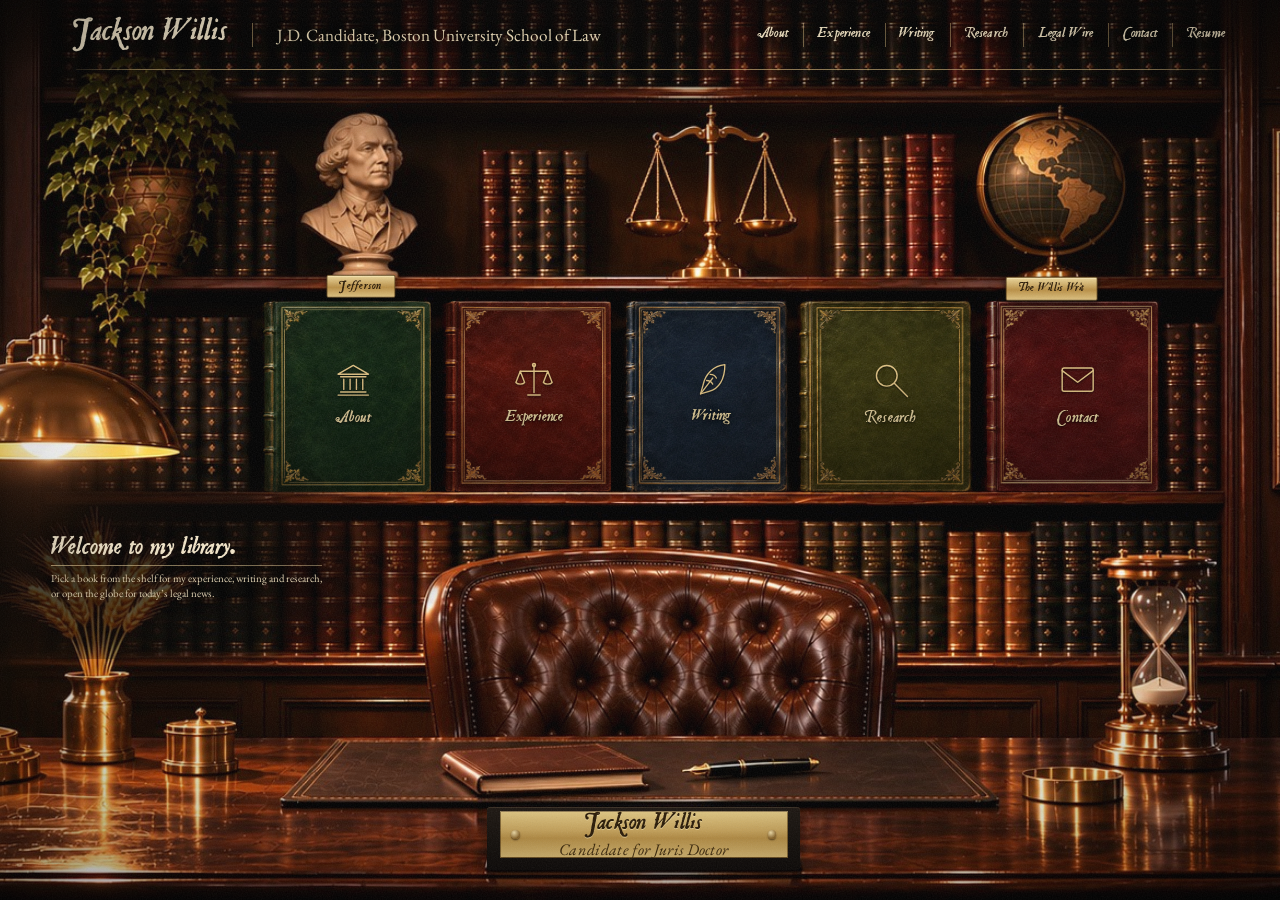
==== commit 0278a20d: "Switch body type from Times New Roman to EB Garamond Self-host EB Garamond (latin, 400/500/600/700 a" ====
--- a/index.html
+++ b/index.html
@@ -6,12 +6,20 @@
 <meta name="theme-color" content="#070504">
 <title>The Willis Writ | Jackson Willis</title>
 <meta name="description" content="Portfolio of Jackson Willis, law student at Boston University School of Law: experience, writing, research, and contact.">
+<link rel="preload" as="font" type="font/woff2" href="eb-garamond-latin-400-normal.woff2" crossorigin>
+<link rel="preload" as="font" type="font/woff2" href="eb-garamond-latin-400-italic.woff2" crossorigin>
 <link rel="preload" as="image" href="library-v2.jpg" media="(min-aspect-ratio: 23/20)">
 <link rel="preload" as="image" href="library-m.jpg" media="(max-aspect-ratio: 23/20)">
 <style>
 /* ==========================================================================
    SCENE (the photographic library plate, header, headline, nav)
    ========================================================================== */
+@font-face { font-family: 'EB Garamond'; font-weight: 400; font-style: normal; font-display: swap; src: url('eb-garamond-latin-400-normal.woff2') format('woff2'); }
+@font-face { font-family: 'EB Garamond'; font-weight: 500; font-style: normal; font-display: swap; src: url('eb-garamond-latin-500-normal.woff2') format('woff2'); }
+@font-face { font-family: 'EB Garamond'; font-weight: 600; font-style: normal; font-display: swap; src: url('eb-garamond-latin-600-normal.woff2') format('woff2'); }
+@font-face { font-family: 'EB Garamond'; font-weight: 700; font-style: normal; font-display: swap; src: url('eb-garamond-latin-700-normal.woff2') format('woff2'); }
+@font-face { font-family: 'EB Garamond'; font-weight: 400; font-style: italic; font-display: swap; src: url('eb-garamond-latin-400-italic.woff2') format('woff2'); }
+@font-face { font-family: 'EB Garamond'; font-weight: 700; font-style: italic; font-display: swap; src: url('eb-garamond-latin-700-italic.woff2') format('woff2'); }
 @font-face {
   font-family: 'JSL Ancient'; src: url('JSLAncientItalic-J.ttf') format('truetype');
   font-style: normal; font-weight: 100 900; font-display: swap;
@@ -20,7 +28,7 @@
 html, body {
   margin: 0; height: 100%; overflow: hidden; overscroll-behavior: none;
   background: #070504; color: #eadfc8;
-  font-family: 'Times New Roman', Times, 'Times New Roman', serif;
+  font-family: 'EB Garamond', Georgia, 'Times New Roman', serif;
   -webkit-font-smoothing: antialiased; -webkit-tap-highlight-color: transparent;
 }
 button { font: inherit; color: inherit; }
@@ -58,7 +66,7 @@
 /* on a phone the shelf covers are tiny: label and icon are scaled up together so the label is never under the minimum text size (--lb is set in layout) */
 .hs .cv-in { transform: scale(var(--lb, 1)); }
 .cv .cv-ic svg { width: 100%; height: auto; display: block; filter: drop-shadow(0 1px 1px rgba(0, 0, 0, .7)); }
-.cv h2 { margin: .55em 0 0; font: normal 400 3em/1.1 'JSL Ancient', 'Times New Roman', Times, serif; letter-spacing: .01em; text-transform: none; text-indent: 0;
+.cv h2 { margin: .55em 0 0; font: normal 400 3em/1.1 'JSL Ancient', 'EB Garamond', Georgia, serif; letter-spacing: .01em; text-transform: none; text-indent: 0;
   color: #e8d49f; background: none; filter: none; text-shadow: 0 1px 2px rgba(0, 0, 0, .8), 0 0 10px rgba(0, 0, 0, .4); }
 .cv.shade::after { content: ""; position: absolute; left: 0; top: 0; right: 0; bottom: 0; pointer-events: none; border-radius: 3px; transition: opacity 500ms ease;
   background: linear-gradient(180deg, rgba(0, 0, 0, .2), rgba(0, 0, 0, 0) 32%, rgba(0, 0, 0, .3)); }
@@ -91,13 +99,13 @@
 #top::after { content: ""; position: absolute; left: 5.9vw; right: 4.3vw; bottom: 0; height: 1px;
   background: linear-gradient(90deg, rgba(222, 190, 128, .15), rgba(222, 190, 128, .6) 6%, rgba(222, 190, 128, .6) 94%, rgba(222, 190, 128, .15)); }
 .brandrow { display: flex; align-items: center; min-width: 0; }
-#brand { margin: 0; font: 400 clamp(24px, 2.7vw, 52px)/1 'JSL Ancient', 'Times New Roman', Times, serif; color: #f0e3c6; letter-spacing: .005em; white-space: nowrap; text-shadow: 0 2px 14px rgba(0, 0, 0, .7); }
+#brand { margin: 0; font: 400 clamp(24px, 2.7vw, 52px)/1 'JSL Ancient', 'EB Garamond', Georgia, serif; color: #f0e3c6; letter-spacing: .005em; white-space: nowrap; text-shadow: 0 2px 14px rgba(0, 0, 0, .7); }
 .brandrow .bar { width: 1px; height: 1.9vw; min-height: 22px; margin: 0 1.9vw 0 1.9vw; background: rgba(222, 190, 128, .5); }
-#tag { margin: 0; font: 400 clamp(13px, 1.25vw, 23px)/1 'Times New Roman', Times, serif; color: #e2d3b0; white-space: nowrap; text-shadow: 0 2px 12px rgba(0, 0, 0, .7); }
+#tag { margin: 0; font: 400 clamp(13px, 1.25vw, 23px)/1 'EB Garamond', Georgia, serif; color: #e2d3b0; white-space: nowrap; text-shadow: 0 2px 12px rgba(0, 0, 0, .7); }
 
 #nav { display: flex; align-items: center; }
 .nv { position: relative; border: 0; background: transparent; cursor: pointer; padding: .5em 1.15vw; white-space: nowrap;
-  font: 400 clamp(13px, 1.22vw, 23px)/1 'JSL Ancient', 'Times New Roman', Times, serif; letter-spacing: .01em; color: #eadcbc; text-shadow: 0 2px 10px rgba(0, 0, 0, .8);
+  font: 400 clamp(13px, 1.22vw, 23px)/1 'JSL Ancient', 'EB Garamond', Georgia, serif; letter-spacing: .01em; color: #eadcbc; text-shadow: 0 2px 10px rgba(0, 0, 0, .8);
   transition: color 200ms ease; }
 .nv + .nv::before { content: ""; position: absolute; left: 0; top: 50%; width: 1px; height: 1.5em; margin-top: -.75em; background: rgba(222, 190, 128, .45); }
 .nv::after { content: ""; position: absolute; left: 1.15vw; right: 1.15vw; bottom: .1em; height: 1px; background: #e0c488; transform: scaleX(0); transform-origin: 0 50%; transition: transform 260ms ease; }
@@ -113,7 +121,7 @@
 #hero.compact p { display: none; }
 #hero h2 { margin: 0; font: 400 1.16em/1 'JSL Ancient', 'Times New Roman', Times, serif; letter-spacing: 0; white-space: nowrap; color: #f1e4c8; }
 #hero .hr { height: 1px; margin: .06em 0 .2em; background: linear-gradient(90deg, rgba(232, 208, 156, .7), rgba(232, 208, 156, .45)); }
-#hero p { margin: 0; font: 400 .42em/1.5 'Times New Roman', Times, serif; color: #e4d5b4; white-space: nowrap; }
+#hero p { margin: 0; font: 400 .42em/1.5 'EB Garamond', Georgia, serif; color: #e4d5b4; white-space: nowrap; }
 
 /* portrait and small screens: a slim header (name and tagline on one line, all tabs in one small row), the words sit on the chair under a soft scrim */
 .pt #hud::before { height: 112px; max-height: none; background: linear-gradient(180deg, rgba(5, 3, 2, .8), rgba(5, 3, 2, .46) 62%, rgba(5, 3, 2, 0)); }
@@ -180,7 +188,7 @@
 
 .globe-cap, .bust-cap { position: absolute; z-index: 3; transform: translate(-50%, -22%); pointer-events: none; white-space: nowrap;
   padding: .2em .95em .3em; border: 1px solid rgba(58, 36, 8, .75); border-radius: 2px;
-  font: normal 400 clamp(11px, 1.02vw, 17px)/1.15 'JSL Ancient', 'Times New Roman', Times, serif; color: #2a1a06; letter-spacing: .02em;
+  font: normal 400 clamp(11px, 1.02vw, 17px)/1.15 'JSL Ancient', 'EB Garamond', Georgia, serif; color: #2a1a06; letter-spacing: .02em;
   background: linear-gradient(180deg, #ecd69a, #b98f45 55%, #dcc07e);
   box-shadow: inset 0 1px 0 rgba(255, 240, 196, .65), 0 2px 6px rgba(0, 0, 0, .65); transition: filter 300ms ease; }
 .hot-globe:hover + .globe-cap, .hot-globe:focus-visible + .globe-cap, .hot-globe.hov + .globe-cap,
@@ -199,7 +207,7 @@
 /* while folded the shadow belongs to the narrower stack, then hands over to the full sheet's */
 .paper-shadow-mid { position: absolute; left: 26%; right: 26%; top: 3%; bottom: -1%; box-shadow: 0 30px 62px 6px rgba(0, 0, 0, .6); opacity: 1; transition: opacity 500ms ease 650ms; pointer-events: none; }
 .paperwrap.unfolded .paper-shadow-mid { opacity: 0; transition: opacity 700ms ease 950ms; }
-.paper { position: relative; box-sizing: border-box; font-size: 17px; font-family: 'Times New Roman', Times, serif; color: #221b12;
+.paper { position: relative; box-sizing: border-box; font-size: 17px; font-family: 'EB Garamond', Georgia, serif; color: #221b12;
   display: flex; flex-direction: column; overflow: hidden;
   height: min(calc(100vh - 128px), 900px); height: min(calc(100dvh - 128px), 900px);
   padding: clamp(14px, 2.2vw, 28px) clamp(16px, 3vw, 40px) 16px; border-radius: 2px;
@@ -260,11 +268,11 @@
 .p-scroll { flex: 1 1 auto; min-height: 0; overflow-y: auto; overscroll-behavior: contain; -webkit-overflow-scrolling: touch;
   scrollbar-width: thin; scrollbar-color: #9c8a63 transparent; padding-right: 2px; }
 .mast { text-align: center; padding-top: 2px; }
-.mast-name { margin: .1em 0 .04em; font: normal 400 clamp(42px, 7.4vw, 100px)/1.04 'JSL Ancient', 'Times New Roman', Times, serif; letter-spacing: 0; text-transform: none; color: #17110a; }
+.mast-name { margin: .1em 0 .04em; font: normal 400 clamp(42px, 7.4vw, 100px)/1.04 'JSL Ancient', 'EB Garamond', Georgia, serif; letter-spacing: 0; text-transform: none; color: #17110a; }
 .mast-name .kw { margin-right: -.1em; }
 .mast-date { display: grid; grid-template-columns: 1fr auto 1fr; align-items: center; gap: 12px; padding: 7px 2px; border-top: 3px double #2b2116; border-bottom: 1px solid #2b2116;
   max-height: 40px; overflow: hidden;
-  font: normal 400 clamp(13px, 1.3vw, 17px)/1.2 'JSL Ancient', 'Times New Roman', Times, serif; color: #3a2d1a; }
+  font: normal 400 clamp(13px, 1.3vw, 17px)/1.2 'JSL Ancient', 'EB Garamond', Georgia, serif; color: #3a2d1a; }
 
 .mast-date > span:first-child { justify-self: start; text-align: left; }
 .mast-r { justify-self: end; text-align: right; }
@@ -273,7 +281,7 @@
 .p-tabs { display: flex; justify-content: center; flex-wrap: wrap; gap: 4px clamp(12px, 2.2vw, 30px); padding: 9px 0 8px;
   background-color: transparent; border-top: 0 double #2b2116; border-bottom: 1px solid rgba(40, 28, 14, .55); }
 .p-tab { position: relative; border: 0; background: transparent; cursor: pointer; padding: .2em .1em; color: #4a3a20;
-  font: normal 400 clamp(15px, 1.5vw, 19px)/1.2 'JSL Ancient', 'Times New Roman', Times, serif; }
+  font: normal 400 clamp(15px, 1.5vw, 19px)/1.2 'JSL Ancient', 'EB Garamond', Georgia, serif; }
 .p-tab::after { content: ""; position: absolute; left: 0; right: 0; bottom: -2px; height: 2px; background: #6e1f1a; transform: scaleX(0); transition: transform 240ms ease; }
 .p-tab:hover, .p-tab:focus-visible { color: #1b130a; }
 .p-tab.on { color: #5c1713; }
@@ -284,21 +292,21 @@
 .p-load { margin: 30px 0; text-align: center; font-style: italic; color: #6a5a40; }
 .p-lead { padding-bottom: 16px; margin-bottom: 18px; border-bottom: 2px solid #2b2116; text-align: center; }
 .st { break-inside: avoid; }
-.st .sk { margin: 0 0 .3em; font: normal 400 15px/1.2 'JSL Ancient', 'Times New Roman', Times, serif; color: #6e1f1a; letter-spacing: .02em; }
+.st .sk { margin: 0 0 .3em; font: normal 400 15px/1.2 'JSL Ancient', 'EB Garamond', Georgia, serif; color: #6e1f1a; letter-spacing: .02em; }
 @font-face { font-family: 'Old Standard TT'; font-weight: 700; font-style: normal; font-display: swap; src: url('OldStandardTT-Bold.woff2') format('woff2'); }
 .st h3 { margin: 0; font: 700 1.34em/1.14 'Old Standard TT', 'Times New Roman', Times, serif; letter-spacing: 0; text-transform: none; text-indent: 0; color: #1d160d; }
 .st h3 a { color: inherit; text-decoration: none; background-image: linear-gradient(currentColor, currentColor); background-size: 0 1px; background-repeat: no-repeat; background-position: 0 100%; transition: background-size 260ms ease; }
 .st h3 a:hover, .st h3 a:focus-visible { background-size: 100% 1px; }
 .st h3 a:focus-visible { outline: 2px solid #6e1f1a; outline-offset: 2px; }
-.st .ss { margin: .4em 0 0; font: italic 400 14px/1.3 'Times New Roman', Times, serif; color: #5a4a30; }
+.st .ss { margin: .4em 0 0; font: italic 400 14px/1.3 'EB Garamond', Georgia, serif; color: #5a4a30; }
 .st.lead .sk { font-size: 18px; }
 .st.lead h3 { margin: 0 auto; max-width: 24em; font-size: clamp(24px, 2.9vw, 40px); line-height: 1.1; }
 .st.lead .ss { font-size: 15px; }
 .p-cols { column-count: 3; column-gap: 32px; column-rule: 1px solid rgba(40, 28, 14, .4); }
 .p-cols .st { padding-bottom: 14px; margin-bottom: 14px; border-bottom: 1px dotted rgba(40, 28, 14, .5); }
-.p-foot { margin-top: 12px; padding-top: 8px; border-top: 1px solid rgba(40, 28, 14, .5); text-align: center; font: italic 400 13px/1.3 'Times New Roman', Times, serif; color: #6a5a40; }
+.p-foot { margin-top: 12px; padding-top: 8px; border-top: 1px solid rgba(40, 28, 14, .5); text-align: center; font: italic 400 13px/1.3 'EB Garamond', Georgia, serif; color: #6a5a40; }
 .p-empty { max-width: 34em; margin: 0 auto; padding: 26px 8px 14px; text-align: center; }
-.p-empty h3 { margin: 0 0 .4em; font: normal 400 2em/1.1 'JSL Ancient', 'Times New Roman', Times, serif; letter-spacing: 0; text-transform: none; color: #1d160d; }
+.p-empty h3 { margin: 0 0 .4em; font: normal 400 2em/1.1 'JSL Ancient', 'EB Garamond', Georgia, serif; letter-spacing: 0; text-transform: none; color: #1d160d; }
 .p-empty p { margin: 0 0 .8em; color: #4a3a20; }
 .p-empty ul { list-style: none; margin: 0; padding: 0; columns: 2; column-gap: 24px; text-align: left; }
 .p-empty li { margin: 0 0 .5em; }
@@ -306,13 +314,29 @@
 
 @media (max-width: 900px) { .p-cols { column-count: 2; } }
 @media (max-width: 640px) {
-  .paperwrap { width: calc(100vw - 20px); top: calc(50% + 24px); }
-  .mast-date { grid-template-columns: auto 1fr; gap: 8px; }
-  .mast-r, .mast-loc i, .mast-loc .loc-kc { display: none; }
-  .mast-loc { justify-self: end; }
-  .paper { font-size: 16px; height: calc(100vh - 150px); height: calc(100dvh - 150px); }
-  .p-cols { column-count: 1; column-rule: 0; }
-  .st.lead h3 { font-size: 30px; }
+  .paperwrap { width: calc(100vw - 20px); top: calc(50% - 30px); }
+  /* same three parts as the desktop dateline: date and Legal Wire on one line, both cities centered under them */
+  .mast-date { grid-template-columns: 1fr auto; grid-template-areas: "d r" "l l"; gap: 3px 8px; max-height: none; font-size: 13px; padding: 6px 2px 5px; }
+  .mast-date > span:first-child { grid-area: d; }
+  .mast-r { grid-area: r; }
+  .mast-loc { grid-area: l; justify-self: center; }
+  .paper { font-size: 16px; height: clamp(380px, calc(100vh - 250px), 540px); height: clamp(380px, calc(100dvh - 250px), 540px); }
+  /* printed-page framing: a double rule inset from the sheet's edge */
+  /* phones keep the newspaper's columns: two narrow columns of short stories, like the desktop sheet */
+  .paper { padding: 12px 18px 12px; box-shadow: inset 0 0 0 5px #e8dec4, inset 0 0 0 6px rgba(43, 33, 22, .85), inset 0 0 0 9px #e8dec4, inset 0 0 0 10px rgba(43, 33, 22, .6), inset 0 0 52px rgba(122, 88, 38, .17); }
+  .mast-name { font-size: clamp(34px, 11vw, 48px); }
+  .p-tabs { flex-wrap: nowrap; justify-content: flex-start; overflow-x: auto; gap: 4px 14px; padding: 7px 0 6px; scrollbar-width: none; -webkit-overflow-scrolling: touch; }
+  .p-tabs::-webkit-scrollbar { display: none; }
+  .p-tab { flex: 0 0 auto; white-space: nowrap; }
+  .p-body { padding-top: 10px; }
+  .p-lead { padding-bottom: 10px; margin-bottom: 12px; }
+  .st.lead h3 { font-size: 23px; }
+  .st.lead .sk { font-size: 14px; }
+  .p-cols { column-count: 2; column-gap: 14px; column-rule: 1px solid rgba(40, 28, 14, .4); }
+  .p-cols .st { padding-bottom: 9px; margin-bottom: 9px; }
+  .p-cols .st .sk { font-size: 12px; }
+  .p-cols .st h3 { font-size: 15px; line-height: 1.16; overflow-wrap: break-word; }
+  .p-cols .st .ss { font-size: 12px; margin-top: .3em; }
   .p-empty ul { columns: 1; }
 }
 
@@ -349,7 +373,7 @@
     0.2% 86%, 0.8% 71%, 0.1% 56%, 0.7% 41%, 0.2% 26%, 0.8% 12%); }
 .lt-scroll { max-height: min(calc(100vh - 190px), 760px); max-height: min(calc(100dvh - 190px), 760px); overflow-y: auto; overscroll-behavior: contain; scrollbar-width: thin; scrollbar-color: #9c8a63 transparent;
   padding: 12px 20px 30px; margin: -12px -20px -30px; /* room for swash and descender overhang, which the scroll box would otherwise clip */
-  font-family: 'JSL Ancient', 'Times New Roman', Times, serif; }
+  font-family: 'JSL Ancient', 'EB Garamond', Georgia, serif; }
 .lt-date { text-align: right; font-size: clamp(17px, 1.9vw, 24px); line-height: 1.2; color: #4a3520; }
 .lt-to { margin-top: .5em; font-size: clamp(18px, 2.1vw, 26px); line-height: 1.2; color: #3a2915; }
 .lt-body { margin-top: clamp(14px, 2.4vw, 28px); font-size: clamp(22px, 2.75vw, 34px); line-height: 1.42; color: #231509; text-shadow: 0 0 1px rgba(35, 21, 9, .35); }
@@ -418,7 +442,7 @@
 .pg .orgmark img[src$="/senate-psi.png"], .pg .orgmark img[src$="img/senate-psi.png"] { height: 5.6em; width: auto; }
 .pg .orgmark img[src$="/kansas-house.png"], .pg .orgmark img[src$="img/kansas-house.png"] { height: 5.6em; width: auto; }
 .pg .orgmark img[src$="/wyandotte-da.png"], .pg .orgmark img[src$="img/wyandotte-da.png"] { height: 5.9em; width: auto; }
-.pg.jsl h3, .pg.jsl p { font-family: 'JSL Ancient', 'Times New Roman', Times, serif; }
+.pg.jsl h3, .pg.jsl p { font-family: 'JSL Ancient', 'EB Garamond', Georgia, serif; }
 .pg.jsl p { font-size: 1.25em; line-height: 1.3; }
 .pg .orgmark img[src$="/alms-group.png"], .pg .orgmark img[src$="img/alms-group.png"] { height: 5.5em; width: auto; }
 .pg .orgmark img[src$="/viper.png"], .pg .orgmark img[src$="img/viper.png"] { height: 5.4em; width: auto; }
@@ -436,12 +460,16 @@
 .dp-face::before, .dp-face::after { content: ""; position: absolute; top: 50%; width: .42em; height: .42em; margin-top: -.21em; border-radius: 50%;
   background: radial-gradient(circle at 35% 30%, #f6e2aa, #8a6428 70%); box-shadow: 0 .06em .08em rgba(40, 24, 4, .6); }
 .dp-face::before { left: 4%; } .dp-face::after { right: 4%; }
-.dp-face b { display: block; font: normal 400 1.3em/1.05 'JSL Ancient', 'Times New Roman', Times, serif; letter-spacing: .01em; text-shadow: 0 1px 0 rgba(255, 238, 190, .55); }
-.dp-face i { display: block; margin-top: .12em; font: italic 400 .8em/1.1 'Times New Roman', Times, serif; letter-spacing: .02em; color: #3b2709; }
+.dp-face b { display: block; font: normal 400 1.3em/1.05 'JSL Ancient', 'EB Garamond', Georgia, serif; letter-spacing: .01em; text-shadow: 0 1px 0 rgba(255, 238, 190, .55); }
+.dp-face i { display: block; margin-top: .12em; font: italic 400 .8em/1.1 'EB Garamond', 'Times New Roman', Georgia, serif; letter-spacing: .02em; color: #3b2709; }
 /* on a phone the plate is small and its second line must still be 11px, so the frame and line spacing tighten */
 .pt .desk-plate { padding: 2px 8px 4px; }
 .pt .dp-face b { font-size: 1.02em; line-height: 1; }
 .pt .dp-face i { margin-top: .04em; line-height: 1.05; }
+
+/* EB Garamond has a smaller x-height than Times; keep the apparent size close to what it was. Only ever scales up. */
+#tag, #hero p, .pg, .paper { font-size-adjust: 0.43; }
+.pg.jsl, .pg.jsl h3, .pg.jsl p { font-size-adjust: none; }
 
 /* ==========================================================================
    STAGE (the open book, shown over the desk)
@@ -509,7 +537,7 @@
 .sheet.l::after { background: linear-gradient(270deg, rgba(35, 22, 8, .46) 0, rgba(35, 22, 8, .2) 3.5%, rgba(35, 22, 8, .07) 11%, rgba(35, 22, 8, 0) 22%, rgba(35, 22, 8, 0) 93%, rgba(35, 22, 8, .12) 100%); }
 .book.single .sheet.r::after { background: linear-gradient(90deg, rgba(35, 22, 8, .24), rgba(35, 22, 8, 0) 8%, rgba(35, 22, 8, 0) 96%, rgba(35, 22, 8, .1)); }
 .sheet.blank::before { content: ""; position: absolute; left: 12%; right: 12%; top: 12%; bottom: 12%; border: 1px solid rgba(120, 90, 40, .14); }
-.folio { position: absolute; left: 0; right: 0; bottom: .95em; text-align: center; font: normal 400 .95em 'JSL Ancient', 'Times New Roman', Times, serif; color: rgba(70, 50, 25, .62); pointer-events: none; z-index: 1; }
+.folio { position: absolute; left: 0; right: 0; bottom: .95em; text-align: center; font: normal 400 .95em 'JSL Ancient', 'EB Garamond', Georgia, serif; color: rgba(70, 50, 25, .62); pointer-events: none; z-index: 1; }
 
 /* cover: foil-stamped leather */
 .cf {
@@ -522,15 +550,15 @@
 .cf .cf-in { position: absolute; left: 13%; right: 10%; top: 0; bottom: 0; display: flex; flex-direction: column; align-items: center; justify-content: center; text-align: center; }
 .cf .mono {
   width: 3.1em; height: 3.1em; display: flex; align-items: center; justify-content: center; border: 1px solid rgba(206, 176, 112, .8); border-radius: 50%;
-  font: 600 1.05em 'Times New Roman', Times, serif; letter-spacing: .1em; text-indent: .1em; color: #d8bf84;
+  font: 600 1.05em 'EB Garamond', Georgia, serif; letter-spacing: .1em; text-indent: .1em; color: #d8bf84;
 }
 .cf .cf-rule { width: 54%; height: 1px; margin: 1.3em 0; background: linear-gradient(90deg, rgba(206, 176, 112, 0), rgba(206, 176, 112, .85), rgba(206, 176, 112, 0)); }
 .cf h2 {
-  margin: 0; font: 600 1.9em/1.1 'Times New Roman', Times, serif; letter-spacing: .3em; text-indent: .3em; text-transform: uppercase;
+  margin: 0; font: 600 1.9em/1.1 'EB Garamond', Georgia, serif; letter-spacing: .3em; text-indent: .3em; text-transform: uppercase;
   color: transparent; background: linear-gradient(180deg, #ecd69f, #b8914e 55%, #dcc183); -webkit-background-clip: text; background-clip: text;
   filter: drop-shadow(0 1px 0 rgba(0, 0, 0, .65));
 }
-.cf p { margin: 0; font: normal 400 1.3em/1.3 'JSL Ancient', 'Times New Roman', Times, serif; color: #bfa56f; text-shadow: 0 1px 0 rgba(0, 0, 0, .5); }
+.cf p { margin: 0; font: normal 400 1.3em/1.3 'JSL Ancient', 'EB Garamond', Georgia, serif; color: #bfa56f; text-shadow: 0 1px 0 rgba(0, 0, 0, .5); }
 .cf .hinge { position: absolute; left: 0; top: 0; bottom: 0; width: 7%; background: linear-gradient(90deg, rgba(0, 0, 0, .6), rgba(255, 255, 255, .08) 40%, rgba(0, 0, 0, .55) 62%, rgba(0, 0, 0, 0)); }
 
 /* corner click zones */
@@ -549,7 +577,7 @@
 .pg {
   position: absolute; left: 0; top: 0; right: 0; bottom: 0; overflow: hidden;
   padding: 2.4em 2.2em 3.2em; color: #2b231a; line-height: 1.42; font-size: 1.12em;
-  font-family: 'Times New Roman', Times, serif;
+  font-family: 'EB Garamond', Georgia, serif;
 }
 .book.dual .face.r .pg { padding-left: 2.7em; }
 .book.dual .face.l .pg { padding-right: 2.7em; }
@@ -558,21 +586,27 @@
 .book.tight .face.r .pg { padding-left: 1.8em; }
 .book.tight .face.l .pg { padding-right: 1.8em; }
 .book.tight .folio { font-size: 11px; }
+.book.tight .pg { font-size: 1em; line-height: 1.34; }
+.book.tight .pg .orgmark { height: 4.9em; margin-bottom: .45em; }
+.book.tight .pg .orgmark img { zoom: .8; }
+.book.tight .pg .orgline .loc { font-size: 1.02em; }
+.book.tight .pg .contact span { font-size: 1em; letter-spacing: .12em; min-width: 5em; }
+.book.tight .pg.title .sub2 { font-size: 1em; letter-spacing: .14em; }
 .book.tight .cf h2 { letter-spacing: .16em; text-indent: .16em; font-size: 1.6em; }
-.book.tight .pg .roleline { flex-direction: column; align-items: flex-start; gap: .2em 0; }
-.book.tight .pg .roleline .dates { text-align: left; }
-.book.tight .pg .roleline .dates.wrap { max-width: none; }
-.pg h3 { margin: 0; font: 700 1.02em/1.2 'Times New Roman', Times, serif; letter-spacing: .26em; text-transform: uppercase; color: #4a1d24; }
+.book.tight .pg .roleline, .book.stack .pg .roleline { flex-direction: column; align-items: flex-start; gap: .2em 0; }
+.book.tight .pg .roleline .dates, .book.stack .pg .roleline .dates { text-align: left; }
+.book.tight .pg .roleline .dates.wrap, .book.stack .pg .roleline .dates.wrap { max-width: none; }
+.pg h3 { margin: 0; font: 700 1.02em/1.2 'EB Garamond', Georgia, serif; letter-spacing: .26em; text-transform: uppercase; color: #4a1d24; }
 .pg h3::after { content: ""; display: block; width: 3em; height: 1px; margin: .7em 0 1em; background: linear-gradient(90deg, #9c7c3e, rgba(156, 124, 62, 0)); }
-.pg h4 { margin: 1.2em 0 .08em; font: 600 1.22em/1.2 'Times New Roman', Times, serif; color: #241a10; }
+.pg h4 { margin: 1.2em 0 .08em; font: 600 1.22em/1.2 'EB Garamond', Georgia, serif; color: #241a10; }
 .pg h3 + h4 { margin-top: .2em; }
-.pg .meta { margin: 0 0 .5em; font: normal 400 1.12em/1.3 'JSL Ancient', 'Times New Roman', Times, serif; color: #6b5a43; }
+.pg .meta { margin: 0 0 .5em; font: normal 400 1.12em/1.3 'JSL Ancient', 'EB Garamond', Georgia, serif; color: #6b5a43; }
 /* Experience pages: organization and place centered, role on the left and dates on the right, as on the resume */
 .pg .orgline { text-align: center; margin: 0 0 .12em; }
 .pg .orgline h4 { margin: 0; font-size: 1.12em; text-wrap: balance; }
-.pg .orgline .loc { display: block; margin-top: .1em; font: italic 400 .98em/1.2 'Times New Roman', Times, serif; color: #6b5a43; }
+.pg .orgline .loc { display: block; margin-top: .1em; font: italic 400 .98em/1.2 'EB Garamond', Georgia, serif; color: #6b5a43; }
 .pg .roleline { display: flex; align-items: baseline; justify-content: space-between; gap: .15em 1em; margin: 0 0 .6em; padding-bottom: .38em;
-  border-bottom: 1px solid rgba(156, 124, 62, .38); font: normal 400 1.1em/1.3 'JSL Ancient', 'Times New Roman', Times, serif; color: #6b5a43; }
+  border-bottom: 1px solid rgba(156, 124, 62, .38); font: normal 400 1.1em/1.3 'JSL Ancient', 'EB Garamond', Georgia, serif; color: #6b5a43; }
 .pg .roleline .role { flex: 1 1 auto; min-width: 0; }
 .pg .roleline.tight { gap: .15em .5em; }
 .pg .roleline .dates { flex: none; text-align: right; white-space: nowrap; color: #4a3a26; }
@@ -585,20 +619,20 @@
 .pg .todo, .todo { color: #9b3b2e; font-style: italic; background: rgba(155, 59, 46, .09); border-radius: 2px; }
 .pg .contact { list-style: none; padding: 0; }
 .pg .contact li { padding: .6em 0; border-bottom: 1px solid rgba(120, 90, 40, .25); }
-.pg .contact span { display: inline-block; min-width: 5.6em; font: 700 .85em 'Times New Roman', Times, serif; letter-spacing: .2em; text-transform: uppercase; color: #6b5a43; }
+.pg .contact span { display: inline-block; min-width: 5.6em; font: 700 .85em 'EB Garamond', Georgia, serif; letter-spacing: .2em; text-transform: uppercase; color: #6b5a43; }
 .pg .fillr { display: flex; align-items: center; justify-content: center; overflow: hidden; pointer-events: none; }
 .pg .ornsvg { display: block; flex: none; width: auto; max-width: 100%; mix-blend-mode: multiply; opacity: .93; }
 .pg.title { display: flex; flex-direction: column; align-items: center; justify-content: center; text-align: center; padding: 2em; }
 .pg.title .mono {
   width: 3.3em; height: 3.3em; display: flex; align-items: center; justify-content: center; border: 1px solid rgba(120, 90, 40, .7); border-radius: 50%;
-  font: 600 1.1em 'Times New Roman', Times, serif; letter-spacing: .1em; text-indent: .1em; color: #7a5f2c;
+  font: 600 1.1em 'EB Garamond', Georgia, serif; letter-spacing: .1em; text-indent: .1em; color: #7a5f2c;
 }
-.pg.title .kicker { margin: 1.4em 0 .25em; font: normal 400 1.2em/1.2 'JSL Ancient', 'Times New Roman', Times, serif; color: #7d6544; }
-.pg.title h2 { margin: .1em 0; font: 600 1.7em/1.15 'Times New Roman', Times, serif; letter-spacing: .22em; text-indent: .22em; text-transform: uppercase; color: #3b1820; }
+.pg.title .kicker { margin: 1.4em 0 .25em; font: normal 400 1.2em/1.2 'JSL Ancient', 'EB Garamond', Georgia, serif; color: #7d6544; }
+.pg.title h2 { margin: .1em 0; font: 600 1.7em/1.15 'EB Garamond', Georgia, serif; letter-spacing: .22em; text-indent: .22em; text-transform: uppercase; color: #3b1820; }
 .pg.title .orn { width: 7em; height: 1px; margin: 1.2em auto; position: relative; background: linear-gradient(90deg, rgba(156, 124, 62, 0), #9c7c3e, rgba(156, 124, 62, 0)); }
 .pg.title .orn::after { content: ""; position: absolute; left: 50%; top: 50%; width: 6px; height: 6px; margin: -3px 0 0 -3px; transform: rotate(45deg); background: #9c7c3e; }
-.pg.title .sub { margin: .1em 0; font: normal 400 1.5em/1.25 'JSL Ancient', 'Times New Roman', Times, serif; color: #2b231a; }
-.pg.title .sub2 { margin: .5em 0 0; font: 600 .9em 'Times New Roman', Times, serif; letter-spacing: .22em; text-transform: uppercase; color: #6b5a43; }
+.pg.title .sub { margin: .1em 0; font: normal 400 1.5em/1.25 'JSL Ancient', 'EB Garamond', Georgia, serif; color: #2b231a; }
+.pg.title .sub2 { margin: .5em 0 0; font: 600 .9em 'EB Garamond', Georgia, serif; letter-spacing: .22em; text-transform: uppercase; color: #6b5a43; }
 
 /* ==========================================================================
    CONTROLS (shown while a book is open)
@@ -607,11 +641,11 @@
 .ui.show { opacity: 1; }
 .ui.show button { pointer-events: auto; }
 #uitop { top: max(12px, env(safe-area-inset-top)); display: flex; justify-content: space-between; align-items: center; padding: 0 clamp(12px, 2vw, 24px); }
-#vtitle { font: 600 13px 'Times New Roman', Times, serif; letter-spacing: .36em; text-transform: uppercase; color: #dccaa0; text-shadow: 0 1px 6px #000; }
+#vtitle { font: 600 13px 'EB Garamond', Georgia, serif; letter-spacing: .36em; text-transform: uppercase; color: #dccaa0; text-shadow: 0 1px 6px #000; }
 #uibot { bottom: max(14px, env(safe-area-inset-bottom)); display: flex; justify-content: center; align-items: center; gap: 14px; }
 .cbtn {
   display: inline-flex; align-items: center; gap: .55em; cursor: pointer; border: 1px solid rgba(206, 176, 112, .5); border-radius: 999px;
-  padding: .55em 1.2em; background: rgba(14, 9, 6, .62); color: #dccaa0; font: 600 12px 'Times New Roman', Times, serif;
+  padding: .55em 1.2em; background: rgba(14, 9, 6, .62); color: #dccaa0; font: 600 12px 'EB Garamond', Georgia, serif;
   letter-spacing: .22em; text-transform: uppercase; backdrop-filter: blur(4px); -webkit-backdrop-filter: blur(4px);
   transition: background 200ms, border-color 200ms;
 }
@@ -622,7 +656,7 @@
 .vm { white-space: nowrap; }
 .nbtn { width: 42px; height: 42px; padding: 0; justify-content: center; font-size: 20px; letter-spacing: 0; }
 .nbtn[disabled] { opacity: .28; cursor: default; }
-#plabel { min-width: 9em; text-align: center; font: normal 400 18px 'JSL Ancient', 'Times New Roman', Times, serif; color: #d8c9a6; text-shadow: 0 1px 6px #000; }
+#plabel { min-width: 9em; text-align: center; font: normal 400 18px 'JSL Ancient', 'EB Garamond', Georgia, serif; color: #d8c9a6; text-shadow: 0 1px 6px #000; }
 
 </style>
 <noscript>
@@ -1689,7 +1723,7 @@
   }
 
   function paginate(src, dual, P, Hh, fs) {
-    var sh = el('div', 'book ' + (dual ? 'dual' : 'single') + (tight ? ' tight' : ''));
+    var sh = el('div', 'book ' + (dual ? 'dual' : 'single') + (tight ? ' tight' : '') + (rotBook ? ' stack' : ''));
     sh.style.cssText = 'position:absolute;left:-99999px;top:0;visibility:hidden;pointer-events:none;width:' + (dual ? 2 * P : P) + 'px;height:' + Hh + 'px;font-size:' + fs + 'px';
     var base = el('div', 'base'), face = el('div', 'face sheet r');
     base.appendChild(face); sh.appendChild(base); mount.appendChild(sh);
@@ -1762,6 +1796,19 @@
       $$('.orgmark', model).forEach(function (f) { var im = f.querySelector('img'); if (!im || IMGOK[im.getAttribute('src')] === false) f.parentNode.removeChild(f); });
       $$('img', model).forEach(function (im) { im.setAttribute('data-src', im.getAttribute('src') || ''); im.removeAttribute('src'); });
       if (model.className.indexOf('title') >= 0) { out.push(model); return; }
+      // Spread on a phone (upright or sideways): each position gets the whole spread, as on a desktop. The left page carries the logo, the
+      // organization, the role and the dates; the right page carries the description. If either would overflow, flow normally.
+      if (dual && (tight || rotBook) && model.classList.contains('org')) {
+        var kids = [].slice.call(model.children), hd = [], bd = [];
+        kids.forEach(function (c) { (c.classList.contains('orgmark') || c.classList.contains('orgline') || c.classList.contains('roleline') ? hd : bd).push(c); });
+        if (bd.length) {
+          kids.forEach(function (c) { model.removeChild(c); });
+          var pl = fresh(model, false); hd.forEach(function (c) { pl.appendChild(c); }); var okL = fits(pl);
+          var pr = fresh(model, true); bd.forEach(function (c) { pr.appendChild(c); }); var okR = fits(pr);
+          if (okL && okR) { if (out.length % 2) out.push(null); out.push(pl, pr); return; }
+          kids.forEach(function (c) { model.appendChild(c); });
+        }
+      }
       var queue = [].slice.call(model.children), cur = fresh(model, false), node, tail, held, guard = 0;
       queue.forEach(function (c) { model.removeChild(c); });
       while (queue.length && guard++ < 400) {
@@ -1823,7 +1870,7 @@
 
     var wrap = el('div', 'bookwrap' + (rotBook ? ' rot' : ''));
     wrap.style.top = Math.round(H * 0.5 - 4) + 'px';
-    var book = el('div', 'book ' + (d ? 'dual' : 'single') + (tight ? ' tight' : ''));
+    var book = el('div', 'book ' + (d ? 'dual' : 'single') + (tight ? ' tight' : '') + (rotBook ? ' stack' : ''));
     book.style.width = (d ? 2 * P : P) + 'px';
     book.style.height = Hh + 'px';
     book.style.left = (d ? -P : -P / 2) + 'px';
@@ -2598,17 +2645,23 @@
   function setMode(m, done) {
     if (!S.open || S.busy || S.turning || !S.vol || S.vol.id === 'news' || S.vol.id === 'jefferson' || W >= 760 || rmode === m) { if (done) done(); return; }
     S.busy = true; S.queued = null;
+    // turning between the upright and the sideways book swings through half the quarter turn each way, fading across
+    var a0 = rotBook ? 90 : 0, a1 = (m === 'turn' && H > W) ? 90 : 0, mid = (a0 + a1) / 2, turnAnim = a0 !== a1;
     function rebuild() {
       rmode = m; syncModes();
       layout(); S.dirty = false;
       rebuildOpen();
       S.busy = false;
-      if (S.wrap && S.wrap.animate) { S.wrap.animate([{ opacity: 0 }, { opacity: 1 }], { duration: 160 * K, easing: 'ease-out' }); }
+      if (S.wrap && S.wrap.animate) {
+        S.wrap.animate(turnAnim ? [{ opacity: 0, transform: 'rotate(' + mid + 'deg)' }, { opacity: 1, transform: 'rotate(' + a1 + 'deg)' }] : [{ opacity: 0 }, { opacity: 1 }],
+          { duration: (turnAnim ? 240 : 160) * K, easing: 'ease-out' });
+      }
       if (done) done();
     }
     var old = S.wrap;
     if (old && old.animate) {
-      var a = old.animate([{ opacity: 1 }, { opacity: 0 }], { duration: 120 * K, easing: 'ease-in', fill: 'forwards' });
+      var a = old.animate(turnAnim ? [{ opacity: 1, transform: 'rotate(' + a0 + 'deg)' }, { opacity: 0, transform: 'rotate(' + mid + 'deg)' }] : [{ opacity: 1 }, { opacity: 0 }],
+        { duration: (turnAnim ? 240 : 120) * K, easing: 'ease-in', fill: 'forwards' });
       a.onfinish = rebuild;
     } else { rebuild(); }
   }
@@ -2645,6 +2698,7 @@
 
   buildScene();
   layout();
+  if (doc.fonts && doc.fonts.load) { ['400','italic 400','500','600','700','italic 700'].forEach(function (w) { doc.fonts.load(w + ' 20px "EB Garamond"'); }); }
   if (doc.fonts && doc.fonts.ready) { doc.fonts.ready.then(layout); }
 })();
 </script>
